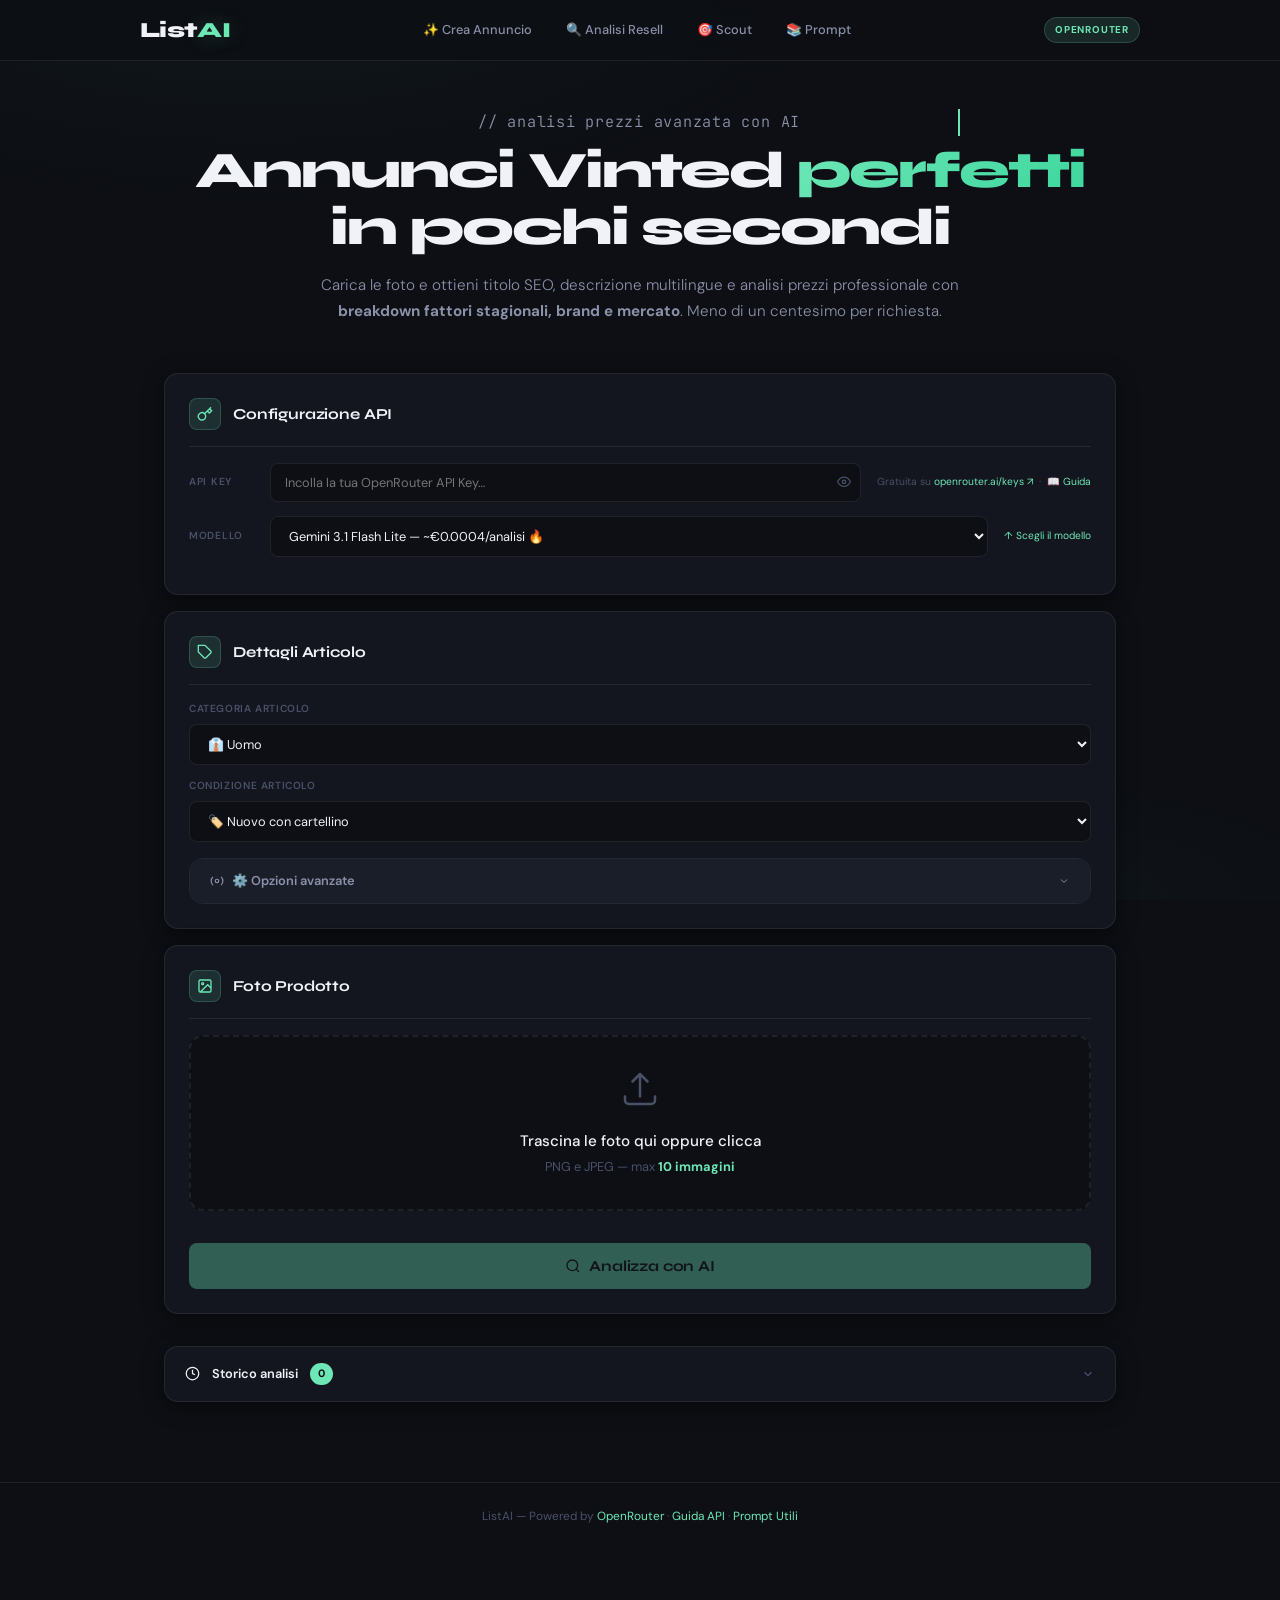
==== index.html @ 40548d59 "new version" ====
<!DOCTYPE html>
<html lang="it">
<head>
  <meta charset="UTF-8"/>
  <meta name="viewport" content="width=device-width,initial-scale=1.0"/>
  <title>ListAI — Crea Annunci Vinted</title>
  <link rel="preconnect" href="https://fonts.googleapis.com"/>
  <link rel="preconnect" href="https://fonts.gstatic.com" crossorigin/>
  <link href="https://fonts.googleapis.com/css2?family=Syne:wght@400;500;600;700;800&family=DM+Sans:opsz,wght@9..40,300;9..40,400;9..40,500&family=JetBrains+Mono:wght@400;500&display=swap" rel="stylesheet"/>
  <link rel="stylesheet" href="style.css"/>
</head>
<body>

<!-- Scroll progress bar -->
<div id="scroll-progress"></div>

<!-- Toast notification -->
<div class="toast" id="toast" style="display:none">
  <div class="toast-dot"></div>
  <span id="toast-msg"></span>
</div>

<!-- Modal salvataggio chiave -->
<div class="modal-o" id="saveModal">
  <div class="modal">
    <h3>💾 Salvare la chiave API?</h3>
    <p>Vuoi memorizzare la tua OpenRouter API Key per <strong>1 mese</strong>? Verrà inserita automaticamente ad ogni visita. Resta solo nel tuo browser.</p>
    <div class="mbtns">
      <button class="mbtn y" onclick="saveKey(true)">✅ Sì, salva</button>
      <button class="mbtn n" onclick="saveKey(false)">No, grazie</button>
    </div>
  </div>
</div>

<header>
  <div class="hi">
    <a href="index.html" class="logo">List<span>AI</span></a>
    <nav class="nav">
      <a href="index.html" id="nav-create">✨ Crea Annuncio</a>
      <a href="resell.html" id="nav-resell">🔍 Analisi Resell</a>
      <a href="scout.html" id="nav-scout">🎯 Scout</a>
      <a href="prompts.html" id="nav-prompts">📚 Prompt</a>
    </nav>
    <span class="badge">OpenRouter</span>
  </div>
</header>

<main>
  <div class="hero">
    <p class="hero-tagline">// analisi prezzi avanzata con AI</p>
    <h1>Annunci Vinted <span class="gradient-text">perfetti</span><br>in pochi secondi</h1>
    <p>
      Carica le foto e ottieni titolo SEO, descrizione multilingue e
      analisi prezzi professionale con <strong>breakdown fattori stagionali, brand e mercato</strong>.
      Meno di un centesimo per richiesta.
    </p>
  </div>

  <!-- API Key + Modello -->
  <div class="card">
    <div class="card-header">
      <div class="card-header-icon">
        <svg width="16" height="16" fill="none" stroke="currentColor" stroke-width="2" viewBox="0 0 24 24"><path d="M21 2l-2 2m-7.61 7.61a5.5 5.5 0 1 1-7.778 7.778 5.5 5.5 0 0 1 7.777-7.777zm0 0L15.5 7.5m0 0l3 3L22 7l-3-3m-3.5 3.5L19 4"/></svg>
      </div>
      <div class="card-title">Configurazione API</div>
    </div>

    <div class="api-row" style="margin-bottom:.85rem">
      <span class="albl">API Key</span>
      <div class="aiw">
        <input class="ainp" type="password" id="apiKey" placeholder="Incolla la tua OpenRouter API Key…" autocomplete="off"/>
        <button class="eye" onclick="toggleKey()">
          <svg id="eyeIcon" width="14" height="14" fill="none" stroke="currentColor" stroke-width="2" viewBox="0 0 24 24">
            <path d="M1 12s4-8 11-8 11 8 11 8-4 8-11 8-11-8-11-8z"/><circle cx="12" cy="12" r="3"/>
          </svg>
        </button>
      </div>
      <span class="ahint">
        Gratuita su <a href="https://openrouter.ai/keys" target="_blank">openrouter.ai/keys ↗</a>
        &nbsp;·&nbsp;
        <a href="guide.html">📖 Guida</a>
      </span>
    </div>

    <div class="api-row" style="margin-bottom:.85rem">
      <span class="albl">Modello</span>
      <div style="flex:1;min-width:190px;display:flex;flex-direction:column;gap:.38rem">
        <select class="msel" id="modelSelect" onchange="onModelChange()">
          <optgroup label="⭐ Migliore qualità/prezzo">
            <option value="google/gemini-3.1-flash-lite" selected>Gemini 3.1 Flash Lite — ~€0.0004/analisi 🔥</option>
          </optgroup>
          <optgroup label="✨ Gemini">
            <option value="google/gemini-2.5-flash">Gemini 2.5 Flash — ~€0.001/analisi ⭐</option>
            <option value="google/gemini-3-flash-preview">Gemini 3 Flash — ~€0.001/analisi</option>
            <option value="google/gemini-3.1-pro-preview">Gemini 3.1 Pro — ~€0.008/analisi</option>
            <option value="google/gemini-2.5-flash-lite">Gemini 2.5 Flash Lite — ~€0.0002/analisi</option>
            <option value="google/gemini-2.5-pro">Gemini 2.5 Pro — ~€0.010/analisi</option>
          </optgroup>
          <optgroup label="🌐 Altri">
            <option value="perplexity/sonar">Perplexity Sonar — ~€0.001/analisi</option>
            <option value="openai/gpt-4o-mini">GPT-4o Mini — ~€0.002/analisi</option>
          </optgroup>
          <optgroup label="🔧 Personalizzato">
            <option value="custom">✏️ Inserisci il tuo modello…</option>
          </optgroup>
        </select>
        <input class="ainp-plain" type="text" id="customModel" placeholder="es. google/gemini-2.5-flash…" style="display:none" autocomplete="off"/>
      </div>
      <span class="ahint" style="color:var(--color-accent)">↑ Scegli il modello</span>
    </div>

  </div>

  <!-- Categoria + Condizione + Accordion opzioni avanzate -->
  <div class="card">
    <div class="card-header">
      <div class="card-header-icon">
        <svg width="16" height="16" fill="none" stroke="currentColor" stroke-width="2" viewBox="0 0 24 24"><path d="M20.59 13.41l-7.17 7.17a2 2 0 0 1-2.83 0L2 12V2h10l8.59 8.59a2 2 0 0 1 0 2.82z"/><line x1="7" y1="7" x2="7.01" y2="7"/></svg>
      </div>
      <div class="card-title">Dettagli Articolo</div>
    </div>

    <!-- Categoria -->
    <div class="ig" style="margin-bottom:.85rem">
      <label>Categoria articolo</label>
      <select id="categoria" onchange="onCategoriaChange()">
        <option value="uomo">👔 Uomo</option>
        <option value="donna">👗 Donna</option>
        <option value="unisex">🧥 Unisex</option>
        <option value="griffati">💎 Articoli Griffati</option>
        <option value="bambini">🧸 Bambini</option>
        <option value="sport">⚽ Sport</option>
        <option value="casa">🏠 Casa</option>
        <option value="elettronica">📱 Elettronica</option>
        <option value="intrattenimento">🎬 Intrattenimento</option>
        <option value="hobby">🎨 Hobby e Collezionismo</option>
      </select>
      <div class="bambini-sub" id="bambiniSub">
        <div class="ig" style="margin-top:.45rem">
          <label>Tipo articolo bambini</label>
          <select id="bambiniTipo" onchange="onBambiniTipoChange()">
            <option value="vestiti">👕 Vestiti / Abbigliamento</option>
            <option value="oggetti">🧸 Giochi / Oggetti</option>
          </select>
        </div>
      </div>
    </div>

    <div class="ig" style="margin-bottom:.85rem">
      <label>Condizione articolo</label>
      <select id="condizione">
        <option value="NWT">🏷️ Nuovo con cartellino</option>
        <option value="NWOT">✨ Nuovo senza cartellino</option>
        <option value="EUC">⭐ Usato — ottime condizioni</option>
        <option value="GUC">👍 Usato — buone condizioni</option>
        <option value="POOR">⚠️ Usato — condizioni pessime</option>
      </select>
    </div>

    <!-- Accordion opzioni avanzate -->
    <details id="advanced-opts" class="advanced-accordion">
      <summary class="advanced-summary">
        <svg width="14" height="14" fill="none" stroke="currentColor" stroke-width="2" viewBox="0 0 24 24"><circle cx="12" cy="12" r="3"/><path d="M19.07 4.93a10 10 0 0 1 0 14.14M4.93 4.93a10 10 0 0 0 0 14.14"/></svg>
        ⚙️ Opzioni avanzate
        <svg class="acc-arrow" width="12" height="12" fill="none" stroke="currentColor" stroke-width="2" viewBox="0 0 24 24"><polyline points="6 9 12 15 18 9"/></svg>
      </summary>

      <div class="advanced-body">
        <!-- Taglia (clothing only) -->
        <div class="ig" id="blockTaglia" style="margin-bottom:.85rem">
          <label>Taglia <span style="font-weight:400;font-size:.68rem;text-transform:none;letter-spacing:0">(AI la ricava dalle foto)</span></label>
          <select id="tagliaTipo" onchange="onT()">
            <option value="photo">📸 Visibile nelle foto</option>
            <option value="unica">📐 Taglia Unica</option>
            <option value="na">❌ Non applicabile</option>
            <option value="manual">✏️ Inserisci manualmente</option>
          </select>
          <div class="tsub" id="tsub">
            <div class="trow">
              <select id="catCapo" style="flex:1.3">
                <option>T-shirt/Top donna</option><option>T-shirt/Top uomo</option>
                <option>Camicia donna</option><option>Camicia uomo</option>
                <option>Pantalone donna</option><option>Pantalone uomo</option>
                <option>Giacca/Cappotto donna</option><option>Giacca/Cappotto uomo</option>
                <option>Vestito/Gonna</option><option>Scarpe donna</option>
                <option>Scarpe uomo</option><option>Bambino/a</option>
              </select>
              <input type="text" id="tagliaVal" placeholder="es. M, 42…" style="flex:.7;min-width:55px"/>
            </div>
            <a href="#" class="szbt-link" onclick="document.getElementById('sizeModal').classList.add('open');return false;">📏 Tabella taglie IT</a>
          </div>
        </div>

        <!-- Sottocategoria (non-clothing) -->
        <div class="ig" id="blockSottocat" style="display:none;margin-bottom:.85rem">
          <label>Sottocategoria oggetto</label>
          <input type="text" id="sottocatVal" placeholder="es. iPhone, Lampada, Libro… (opzionale)"/>
          <span class="hint">Il modello lo identifica dalle foto</span>
        </div>

        <div class="egrid" style="margin-bottom:.85rem">
          <div class="ig">
            <label>Colore</label>
            <input type="text" id="colorField" placeholder="es. nero, rosso bordeaux…"/>
          </div>
          <div class="ig">
            <label>Materiale</label>
            <input type="text" id="materialField" placeholder="es. 100% cotone, pelle…"/>
          </div>
          <div class="ig">
            <label>Anno acquisto</label>
            <select id="purchasedYear">
              <option value="">Non specificato</option>
              <option value="2025">2025</option>
              <option value="2024">2024</option>
              <option value="2023">2023</option>
              <option value="2022">2022</option>
              <option value="2021">2021</option>
              <option value="prima">Prima del 2021</option>
            </select>
          </div>
          <div class="ig">
            <label>Spedizione</label>
            <select id="shippingIncluded">
              <option value="no">Non inclusa nel prezzo</option>
              <option value="yes">Inclusa nel prezzo</option>
            </select>
          </div>
        </div>

        <div class="checkbox-group" style="flex-direction:row;flex-wrap:wrap;gap:.75rem 1.5rem;margin-bottom:.85rem">
          <label class="checkbox-item">
            <input type="checkbox" id="hasTags"/>
            <span>Ha ancora il cartellino originale</span>
          </label>
          <label class="checkbox-item">
            <input type="checkbox" id="hasBox"/>
            <span>Ha scatola / imballo originale</span>
          </label>
        </div>

        <!-- Info aggiuntive -->
        <div class="ig">
          <label>ℹ️ Informazioni aggiuntive</label>
          <textarea id="extraInfo" placeholder="Es: acquistato a Londra, piccolo difetto sul bottone, limited edition…"></textarea>
          <span class="hint">Il modello verificherà e integrerà queste info nell'annuncio</span>
        </div>

        <!-- Lingue (moved from API config) -->
        <div class="ig" style="margin-top:var(--space-4)">
          <label>🌍 Lingue annuncio</label>
          <div style="display:flex;flex-direction:column;gap:.48rem">
            <div class="lang-tags-row" id="langTags"></div>
            <div style="display:flex;gap:.5rem;align-items:center">
              <select class="msel" id="langAdd" onchange="addLangFromSelect()" style="flex:1">
                <option value="">+ Aggiungi lingua…</option>
                <option value="it">🇮🇹 Italiano</option>
                <option value="en">🇬🇧 English</option>
                <option value="fr">🇫🇷 Français</option>
                <option value="de">🇩🇪 Deutsch</option>
                <option value="es">🇪🇸 Español</option>
                <option value="pt">🇵🇹 Português</option>
                <option value="nl">🇳🇱 Nederlands</option>
                <option value="pl">🇵🇱 Polski</option>
                <option value="sv">🇸🇪 Svenska</option>
                <option value="ro">🇷🇴 Română</option>
              </select>
            </div>
          </div>
          <span class="hint">Default IT + EN · salvate nel browser</span>
        </div>
      </div>
    </details>
  </div>

  <!-- Modal tabella taglie -->
  <div class="modal-o" id="sizeModal">
    <div class="modal">
      <div style="display:flex;align-items:center;justify-content:space-between;margin-bottom:var(--space-4)">
        <h3>📏 Tabella Taglie IT</h3>
        <button class="mbtn n" onclick="document.getElementById('sizeModal').classList.remove('open')" style="padding:4px 12px;min-width:auto">✕</button>
      </div>
      <div class="sztabs">
        <button class="sztab active" onclick="showSz('donna',this)">Donna</button>
        <button class="sztab" onclick="showSz('uomo',this)">Uomo</button>
        <button class="sztab" onclick="showSz('scarpe',this)">Scarpe</button>
      </div>
      <div class="szp active" id="szp-donna"><table>
        <tr><th>Label</th><th>IT</th><th>EU</th><th>UK</th><th>US</th></tr>
        <tr><td>XXS</td><td>34</td><td>32</td><td>4</td><td>0</td></tr>
        <tr><td>XS</td><td>36</td><td>34</td><td>6</td><td>2</td></tr>
        <tr><td>S</td><td>38</td><td>36</td><td>8</td><td>4</td></tr>
        <tr><td>M</td><td>40</td><td>38</td><td>10</td><td>6</td></tr>
        <tr><td>L</td><td>42</td><td>40</td><td>12</td><td>8</td></tr>
        <tr><td>XL</td><td>44</td><td>42</td><td>14</td><td>10</td></tr>
        <tr><td>XXL</td><td>46</td><td>44</td><td>16</td><td>12</td></tr>
      </table></div>
      <div class="szp" id="szp-uomo"><table>
        <tr><th>Label</th><th>IT</th><th>EU</th><th>UK</th><th>US</th></tr>
        <tr><td>XS</td><td>44</td><td>44</td><td>34</td><td>34</td></tr>
        <tr><td>S</td><td>46</td><td>46</td><td>36</td><td>36</td></tr>
        <tr><td>M</td><td>48</td><td>48</td><td>38</td><td>38</td></tr>
        <tr><td>L</td><td>50</td><td>50</td><td>40</td><td>40</td></tr>
        <tr><td>XL</td><td>52</td><td>52</td><td>42</td><td>42</td></tr>
        <tr><td>XXL</td><td>54</td><td>54</td><td>44</td><td>44</td></tr>
      </table></div>
      <div class="szp" id="szp-scarpe"><table>
        <tr><th>IT/EU</th><th>UK</th><th>US♀</th><th>US♂</th></tr>
        <tr><td>35</td><td>2.5</td><td>5</td><td>3.5</td></tr>
        <tr><td>36</td><td>3.5</td><td>6</td><td>4.5</td></tr>
        <tr><td>37</td><td>4</td><td>6.5</td><td>5</td></tr>
        <tr><td>38</td><td>5</td><td>7.5</td><td>6</td></tr>
        <tr><td>39</td><td>5.5</td><td>8</td><td>6.5</td></tr>
        <tr><td>40</td><td>6.5</td><td>9</td><td>7.5</td></tr>
        <tr><td>41</td><td>7</td><td>9.5</td><td>8</td></tr>
        <tr><td>42</td><td>8</td><td>10.5</td><td>9</td></tr>
        <tr><td>43</td><td>9</td><td>11</td><td>10</td></tr>
        <tr><td>44</td><td>9.5</td><td>11.5</td><td>10.5</td></tr>
        <tr><td>45</td><td>10.5</td><td>12.5</td><td>11.5</td></tr>
      </table></div>
    </div>
  </div>

  <!-- Upload foto -->
  <div class="card">
    <div class="card-header">
      <div class="card-header-icon">
        <svg width="16" height="16" fill="none" stroke="currentColor" stroke-width="2" viewBox="0 0 24 24"><rect x="3" y="3" width="18" height="18" rx="2"/><circle cx="8.5" cy="8.5" r="1.5"/><polyline points="21 15 16 10 5 21"/></svg>
      </div>
      <div class="card-title">Foto Prodotto</div>
    </div>

    <div class="drop" id="dz">
      <input type="file" id="fi" accept=".jpg,.jpeg,.png" multiple/>
      <svg class="drop-icon" fill="none" stroke="currentColor" stroke-width="1.5" viewBox="0 0 24 24">
        <path stroke-linecap="round" stroke-linejoin="round" d="M3 16.5v2.25A2.25 2.25 0 005.25 21h13.5A2.25 2.25 0 0021 18.75V16.5m-13.5-9L12 3m0 0l4.5 4.5M12 3v13.5"/>
      </svg>
      <p class="drop-t">Trascina le foto qui oppure clicca</p>
      <p class="drop-s">PNG e JPEG — max <strong>10 immagini</strong></p>
    </div>
    <div class="pgrid" id="pg"></div>
    <p class="pcnt" id="pc"></p>
    <div class="errmsg" id="em"></div>
    <button class="btn-go" id="go" onclick="analyze()" disabled>
      <svg width="16" height="16" fill="none" stroke="currentColor" stroke-width="2" viewBox="0 0 24 24">
        <circle cx="11" cy="11" r="8"/><path d="M21 21l-4.35-4.35"/>
      </svg>
      Analizza con AI
    </button>
  </div>

  <!-- Results -->
  <div id="results">
    <div class="rh">
      <svg width="18" height="18" fill="none" stroke="var(--color-accent)" stroke-width="2" viewBox="0 0 24 24">
        <path stroke-linecap="round" stroke-linejoin="round" d="M9 12l2 2 4-4m6 2a9 9 0 11-18 0 9 9 0 0118 0z"/>
      </svg>
      <h2>Risultati Analisi</h2>
      <div style="margin-left:auto" id="seasonBadgeWrap"></div>
    </div>

    <!-- 1. ✅ TITOLO SEO (primo, copia immediata) -->
    <div class="card">
      <div class="clbl">
        <svg width="11" height="11" fill="none" stroke="currentColor" stroke-width="2" viewBox="0 0 24 24"><path d="M7 7h10M7 12h7"/></svg>
        Titolo SEO
        <button class="cpbtn" onclick="cp('seoTitle',this)">copia</button>
      </div>
      <div class="tval" id="seoTitle">—</div>
      <div class="tlen" id="titleLen"></div>
    </div>

    <!-- 2. 💰 PREZZO CONSIGLIATO -->
    <div class="price-slider-wrap" id="priceSliderWrap" style="display:none">
      <div style="display:flex;align-items:center;justify-content:space-between;margin-bottom:var(--space-6)">
        <div class="price-slider-title">💰 Prezzo Consigliato</div>
        <div style="display:flex;gap:.5rem;align-items:center">
          <div class="confidence-badge" id="confidenceBadge" style="display:none">
            <svg width="11" height="11" fill="currentColor" viewBox="0 0 24 24"><path d="M12 2l3.09 6.26L22 9.27l-5 4.87 1.18 6.88L12 17.77l-6.18 3.25L7 14.14 2 9.27l6.91-1.01L12 2z"/></svg>
            <span id="confidenceText">—</span>
          </div>
        </div>
      </div>

      <!-- Difficulty badge -->
      <div class="difficulty-wrap" id="difficultyWrap" style="display:none">
        <span class="diff-badge" id="difficultyBadge"></span>
        <span class="diff-motivo" id="difficultyMotivo"></span>
      </div>

      <div class="price-tier-row">
        <div class="price-tier tier-fast">
          <div class="price-tier-label">⚡ Rapido</div>
          <div class="price-tier-value" id="ptFast">—</div>
          <div class="price-tier-sub">Vendi in 24-48h</div>
        </div>
        <div class="price-tier tier-ideal">
          <div class="price-tier-label">🎯 Ideale</div>
          <div class="price-tier-value" id="ptIdeal">—</div>
          <div class="price-tier-sub">Valore ottimale</div>
        </div>
        <div class="price-tier tier-max">
          <div class="price-tier-label">💎 Massimo</div>
          <div class="price-tier-value" id="ptMax">—</div>
          <div class="price-tier-sub">Con margine trattativa</div>
        </div>
      </div>

      <!-- Commission display -->
      <div class="commissione-display" id="commissioneDisplay" style="display:none"></div>

      <div class="velocity-row" id="velocityRow" style="display:none">
        <div class="velocity-item">
          <div class="velocity-label" style="color:var(--color-warning)">⚡ Rapido</div>
          <div class="velocity-time" id="velFastTime">—</div>
        </div>
        <div class="velocity-item">
          <div class="velocity-label" style="color:var(--color-accent)">🎯 Ideale</div>
          <div class="velocity-time" id="velIdealTime">—</div>
        </div>
        <div class="velocity-item">
          <div class="velocity-label" style="color:#a78bfa">💎 Massimo</div>
          <div class="velocity-time" id="velMaxTime">—</div>
        </div>
      </div>

      <div id="timingBanner" style="display:none" class="timing-banner"></div>
    </div>

    <!-- 3. 📝 DESCRIZIONE COMPLETA (tutte le lingue + hashtag) -->
    <div class="dgrid">
      <div class="dc">
        <div class="clbl">📝 Annuncio completo (descrizione + hashtag)
          <button class="cpbtn qcb-primary" onclick="cp('descFull',this)">📋 Copia tutto</button>
        </div>
        <div class="dtxt" id="descFull">—</div>
        <div class="dlen" id="descFullLen"></div>
      </div>
    </div>

    <!-- 5. 🌍 DESCRIZIONI ALTRE LINGUE (collapsabile) -->
    <details class="collapsible-section">
      <summary class="collapsible-summary">
        <svg width="12" height="12" fill="none" stroke="currentColor" stroke-width="2" viewBox="0 0 24 24"><polyline points="6 9 12 15 18 9"/></svg>
        🌍 Descrizioni in altre lingue
      </summary>
      <div class="collapsible-body">
        <div style="display:flex;flex-direction:column;gap:.95rem" id="descLangCards"></div>
      </div>
    </details>

    <!-- 6. 📊 SCHEDA PRODOTTO (collapsabile) -->
    <details class="collapsible-section">
      <summary class="collapsible-summary">
        <svg width="12" height="12" fill="none" stroke="currentColor" stroke-width="2" viewBox="0 0 24 24"><polyline points="6 9 12 15 18 9"/></svg>
        📊 Scheda Prodotto
      </summary>
      <div class="collapsible-body">
        <table class="dt" id="detailTable"></table>
      </div>
    </details>

    <!-- 7. 🔍 ANALISI AVANZATA (collapsabile) -->
    <details class="collapsible-section">
      <summary class="collapsible-summary">
        <svg width="12" height="12" fill="none" stroke="currentColor" stroke-width="2" viewBox="0 0 24 24"><polyline points="6 9 12 15 18 9"/></svg>
        🔍 Analisi Avanzata
      </summary>
      <div class="collapsible-body">
        <!-- Breakdown fattori -->
        <div class="breakdown-wrap" id="breakdownWrap" style="display:none">
          <div class="breakdown-title">📊 Breakdown Fattori Prezzo</div>
          <div id="factorsList"></div>
        </div>

        <!-- Consigli annuncio -->
        <div class="card" id="consigliCard" style="display:none">
          <div class="clbl">
            <svg width="11" height="11" fill="none" stroke="currentColor" stroke-width="2" viewBox="0 0 24 24"><path d="M9.663 17h4.673M12 3v1m6.364 1.636l-.707.707M21 12h-1M4 12H3m3.343-5.657l-.707-.707m2.828 9.9a5 5 0 117.072 0l-.548.547A3.374 3.374 0 0014 18.469V19a2 2 0 11-4 0v-.531c0-.895-.356-1.754-.988-2.386l-.548-.547z"/></svg>
            Consigli per l'annuncio
          </div>
          <ul class="consigli-list" id="consigliList"></ul>
        </div>

        <!-- Analisi mercato -->
        <div class="pnote">
          <div class="pnlbl">📊 Analisi di mercato</div>
          <div id="priceNote">—</div>
        </div>

        <!-- Warnings -->
        <div id="warningsWrap" style="display:none">
          <div class="warning-list" id="warningsList"></div>
        </div>
      </div>
    </details>

    <!-- Prezzi legacy (fallback se advanced non disponibili) -->
    <div class="pgrd3" id="legacyPrices" style="display:none">
      <div class="pc">
        <div class="pclbl">🏪 Prezzo in negozio (nuovo)</div>
        <div class="prow"><span class="pl">Minimo mercato</span><span class="pv" id="pNMin">—</span></div>
        <div class="prow"><span class="pl">Massimo mercato</span><span class="pv" id="pNMax">—</span></div>
      </div>
      <div class="pc">
        <div class="pclbl">🛍️ Valore equo su Vinted</div>
        <div class="prow hi"><span class="pl">Minimo consigliato</span><span class="pv" id="pVMin">—</span></div>
        <div class="prow hi"><span class="pl">Massimo consigliato</span><span class="pv" id="pVMax">—</span></div>
      </div>
      <div class="pc nego-card">
        <div class="pclbl">💬 Da pubblicare (~+15%)</div>
        <div class="prow nego"><span class="pl">Minimo da pubblicare</span><span class="pv" id="pCMin">—</span></div>
        <div class="prow nego"><span class="pl">Massimo da pubblicare</span><span class="pv" id="pCMax">—</span></div>
        <div class="nego-hint">Pubblica a questi prezzi: dopo trattativa arrivi al valore equo</div>
      </div>
    </div>


  </div>

  <!-- Storico analisi -->
  <div class="hist-wrap" id="histWrap">
    <div class="hist-header" onclick="toggleHistory()">
      <div class="hist-title">
        <svg width="15" height="15" fill="none" stroke="currentColor" stroke-width="2" viewBox="0 0 24 24"><circle cx="12" cy="12" r="10"/><polyline points="12 6 12 12 16 14"/></svg>
        Storico analisi
        <span class="hist-badge" id="histBadge">0</span>
      </div>
      <div style="display:flex;align-items:center;gap:.7rem">
        <button class="hist-clear-btn" id="histClearBtn" onclick="event.stopPropagation();clearHistory()" style="display:none">🗑 Cancella tutto</button>
        <svg class="hist-arrow" id="histArrow" width="14" height="14" fill="none" stroke="currentColor" stroke-width="2" viewBox="0 0 24 24"><polyline points="6 9 12 15 18 9"/></svg>
      </div>
    </div>
    <div class="hist-body" id="histBody" style="display:none">
      <div id="histList"></div>
    </div>
  </div>
</main>

<footer>
  ListAI — Powered by <a href="https://openrouter.ai" target="_blank">OpenRouter</a>
  &middot; <a href="guide.html">Guida API</a>
  &middot; <a href="prompts.html">Prompt Utili</a>
</footer>

<script src="app.js"></script>
<script>
(function(){
  var page = location.pathname.split('/').pop() || 'index.html';
  var link = document.querySelector('a[href="' + page + '"]');
  if (link) link.classList.add('active');
})();
</script>
</body>
</html>
---- style.css ----
/* ══════════════════════════════════════════
   ListAI — Design System v2.0
   Redesign completo — luxury dark editorial
   ══════════════════════════════════════════ */

@import url('https://fonts.googleapis.com/css2?family=Syne:wght@400;500;600;700;800&family=DM+Sans:opsz,wght@9..40,300;9..40,400;9..40,500&family=JetBrains+Mono:wght@400;500&display=swap');

*, *::before, *::after { box-sizing: border-box; margin: 0; padding: 0; }

:root {
  /* PALETTE — luxury dark */
  --color-bg: #0D0F14;
  --color-surface: #13161E;
  --color-surface-2: #1A1E29;
  --color-surface-hover: #1F2330;
  --color-border: rgba(255,255,255,0.08);
  --color-border-strong: rgba(255,255,255,0.14);
  --color-accent: #6EE7B7;
  --color-accent-hover: #34D399;
  --color-accent-glow: rgba(110,231,183,0.25);
  --color-accent-dim: rgba(110,231,183,0.12);
  --color-text-primary: #F0F2F7;
  --color-text-secondary: #8B91A8;
  --color-text-muted: #4A5068;
  --color-success: #6EE7B7;
  --color-warning: #FCD34D;
  --color-danger: #F87171;
  --color-warning-bg: rgba(252,211,77,0.1);
  --color-danger-bg: rgba(248,113,113,0.1);
  --color-success-bg: rgba(110,231,183,0.1);

  /* TIPOGRAFIA */
  --font-display: 'Syne', sans-serif;
  --font-body: 'DM Sans', sans-serif;
  --font-mono: 'JetBrains Mono', monospace;

  /* SCALA TIPOGRAFICA */
  --text-xs: 0.64rem;
  --text-sm: 0.8rem;
  --text-base: 1rem;
  --text-lg: 1.25rem;
  --text-xl: 1.563rem;
  --text-2xl: 1.953rem;
  --text-3xl: 2.441rem;
  --text-4xl: 3.052rem;

  /* SPAZIATURA */
  --space-1: 4px; --space-2: 8px; --space-3: 12px; --space-4: 16px; --space-5: 20px;
  --space-6: 24px; --space-8: 32px; --space-12: 48px; --space-16: 64px;

  /* BORDER RADIUS */
  --radius-sm: 8px; --radius-md: 14px; --radius-lg: 22px; --radius-full: 9999px;

  /* SHADOWS */
  --shadow-sm: 0 1px 3px rgba(0,0,0,0.4);
  --shadow-md: 0 4px 20px rgba(0,0,0,0.5);
  --shadow-lg: 0 12px 48px rgba(0,0,0,0.6);
  --shadow-glow: 0 0 30px var(--color-accent-glow);
  --shadow-glow-sm: 0 0 12px var(--color-accent-glow);

  /* TRANSIZIONI */
  --transition-fast: 150ms cubic-bezier(0.4, 0, 0.2, 1);
  --transition-base: 250ms cubic-bezier(0.4, 0, 0.2, 1);
  --transition-slow: 400ms cubic-bezier(0.4, 0, 0.2, 1);
  --transition-spring: 500ms cubic-bezier(0.34, 1.56, 0.64, 1);
}

html { scroll-behavior: smooth; }

body {
  font-family: var(--font-body);
  background: var(--color-bg);
  color: var(--color-text-primary);
  min-height: 100vh;
  line-height: 1.6;
  -webkit-font-smoothing: antialiased;
  overflow-x: hidden;
}

/* ── Background texture ── */
body::before {
  content: '';
  position: fixed;
  inset: 0;
  background:
    radial-gradient(ellipse 80% 40% at 20% 0%, rgba(110,231,183,0.04) 0%, transparent 60%),
    radial-gradient(ellipse 60% 30% at 80% 100%, rgba(110,231,183,0.03) 0%, transparent 50%);
  pointer-events: none;
  z-index: 0;
}

/* ══ ANIMAZIONI ══ */
@keyframes fadeUp {
  from { opacity: 0; transform: translateY(16px); }
  to   { opacity: 1; transform: translateY(0); }
}
@keyframes fadeIn {
  from { opacity: 0; }
  to   { opacity: 1; }
}
@keyframes shimmer {
  0%   { background-position: -400% 0; }
  100% { background-position: 400% 0; }
}
@keyframes gradient-shift {
  0%, 100% { background-position: 0% 50%; }
  50%       { background-position: 100% 50%; }
}
@keyframes pulse-glow {
  0%, 100% { box-shadow: 0 0 0 0 var(--color-accent-glow); }
  50%       { box-shadow: 0 0 20px 6px var(--color-accent-glow); }
}
@keyframes spin { to { transform: rotate(360deg); } }
@keyframes pop {
  0%   { transform: scale(0.85); opacity: 0; }
  60%  { transform: scale(1.06); }
  100% { transform: scale(1); opacity: 1; }
}
@keyframes slideDown {
  from { opacity: 0; transform: translateY(-8px); }
  to   { opacity: 1; transform: translateY(0); }
}
@keyframes progress-bar-anim {
  from { width: 0; }
}
@keyframes typewriter {
  from { width: 0; }
  to   { width: 100%; }
}
@keyframes blink {
  50% { border-color: transparent; }
}

/* ── Scroll progress bar ── */
#scroll-progress {
  position: fixed; top: 0; left: 0; height: 2px;
  background: linear-gradient(90deg, var(--color-accent), var(--color-accent-hover));
  z-index: 1000;
  width: 0%;
  transition: width 0.1s linear;
}

/* ── Header ── */
header {
  position: sticky; top: 0; z-index: 100;
  background: rgba(13,15,20,0.88);
  backdrop-filter: blur(20px);
  border-bottom: 1px solid var(--color-border);
  padding: 0 var(--space-6);
}
.hi {
  max-width: 1000px; margin: 0 auto;
  display: flex; align-items: center; justify-content: space-between;
  height: 60px; gap: var(--space-4);
}
.logo {
  font-family: var(--font-display);
  font-size: 1.35rem; font-weight: 800;
  color: var(--color-text-primary);
  text-decoration: none; letter-spacing: -0.03em;
  white-space: nowrap;
}
.logo span {
  color: var(--color-accent);
  text-shadow: 0 0 20px var(--color-accent-glow);
}
.nav { display: flex; align-items: center; gap: var(--space-1); }
.nav a {
  font-size: var(--text-sm); font-weight: 500;
  color: var(--color-text-secondary); text-decoration: none;
  padding: 6px 14px; border-radius: var(--radius-full);
  border: 1px solid transparent;
  transition: all var(--transition-base);
}
.nav a:hover { background: var(--color-surface-2); border-color: var(--color-border); color: var(--color-text-primary); }
.nav a.active {
  background: var(--color-accent-dim); border-color: rgba(110,231,183,0.3);
  color: var(--color-accent);
}
.badge {
  font-size: 0.62rem; font-weight: 700; letter-spacing: 0.08em;
  text-transform: uppercase; color: var(--color-accent);
  background: var(--color-accent-dim); padding: 4px 10px;
  border-radius: var(--radius-full); border: 1px solid rgba(110,231,183,0.2);
  white-space: nowrap;
}

main { max-width: 1000px; margin: 0 auto; padding: var(--space-12) var(--space-6) 80px; position: relative; z-index: 1; }

/* ── Hero ── */
.hero {
  text-align: center; margin-bottom: var(--space-12);
  animation: fadeUp var(--transition-slow) both;
}
.hero h1 {
  font-family: var(--font-display);
  font-size: clamp(2rem, 5vw, 3.2rem);
  font-weight: 800; line-height: 1.1;
  letter-spacing: -0.04em; margin-bottom: var(--space-4);
}
.hero h1 .gradient-text {
  background: linear-gradient(135deg, #6EE7B7 0%, #34D399 40%, #a78bfa 70%, #6EE7B7 100%);
  background-size: 300% 300%;
  -webkit-background-clip: text; -webkit-text-fill-color: transparent;
  background-clip: text;
  animation: gradient-shift 4s ease infinite;
}
.hero p {
  font-size: 0.95rem; color: var(--color-text-secondary);
  max-width: 640px; margin: 0 auto; font-weight: 300; line-height: 1.75;
}
/* Typewriter tagline */
.hero-tagline {
  display: inline-block; overflow: hidden; white-space: nowrap;
  font-family: var(--font-mono); font-size: var(--text-sm);
  color: var(--color-accent); letter-spacing: 0.05em;
  border-right: 2px solid var(--color-accent);
  animation: typewriter 2.5s steps(40) 0.5s both, blink 0.8s step-end infinite 3s;
  max-width: fit-content; margin: 0 auto var(--space-4);
}

/* ── Card ── */
.card {
  background: var(--color-surface);
  border: 1px solid var(--color-border);
  border-radius: var(--radius-md);
  padding: var(--space-6);
  box-shadow: var(--shadow-md);
  margin-bottom: var(--space-4);
  animation: fadeUp var(--transition-slow) both;
}
.card:nth-child(1) { animation-delay: 0ms; }
.card:nth-child(2) { animation-delay: 80ms; }
.card:nth-child(3) { animation-delay: 160ms; }
.card:nth-child(4) { animation-delay: 240ms; }

.card-header {
  display: flex; align-items: center; gap: var(--space-3);
  margin-bottom: var(--space-4); padding-bottom: var(--space-4);
  border-bottom: 1px solid var(--color-border);
}
.card-header-icon {
  width: 32px; height: 32px; border-radius: var(--radius-sm);
  background: var(--color-accent-dim); border: 1px solid rgba(110,231,183,0.2);
  display: flex; align-items: center; justify-content: center;
  color: var(--color-accent); flex-shrink: 0;
}
.card-title {
  font-family: var(--font-display); font-size: 0.95rem; font-weight: 700;
  letter-spacing: -0.01em; color: var(--color-text-primary);
}

/* ── Modal ── */
.modal-o {
  display: none; position: fixed; inset: 0;
  background: rgba(0,0,0,0.7); backdrop-filter: blur(6px);
  z-index: 300; align-items: center; justify-content: center;
}
.modal-o.open { display: flex; animation: fadeIn 200ms both; }
.modal {
  background: var(--color-surface-2);
  border: 1px solid var(--color-border-strong);
  border-radius: var(--radius-lg);
  padding: var(--space-8) var(--space-8);
  max-width: 380px; width: 92%;
  box-shadow: var(--shadow-lg);
  text-align: center;
  animation: pop 300ms both;
}
.modal h3 {
  font-family: var(--font-display); font-size: 1.2rem; font-weight: 700;
  margin-bottom: var(--space-3); color: var(--color-text-primary);
}
.modal p { font-size: var(--text-sm); color: var(--color-text-secondary); margin-bottom: var(--space-6); line-height: 1.6; }
.mbtns { display: flex; gap: var(--space-3); justify-content: center; flex-wrap: wrap; }
.mbtn {
  padding: 9px 20px; border-radius: var(--radius-full);
  font-family: var(--font-body); font-size: var(--text-sm); font-weight: 500;
  cursor: pointer; border: 1px solid var(--color-border); transition: all var(--transition-base);
  color: var(--color-text-secondary); background: var(--color-surface);
}
.mbtn:active { transform: scale(0.97); }
.mbtn.y {
  background: var(--color-accent); color: #0D0F14;
  border-color: var(--color-accent); font-weight: 600;
}
.mbtn.y:hover { background: var(--color-accent-hover); box-shadow: var(--shadow-glow-sm); }
.mbtn.n:hover { border-color: var(--color-border-strong); color: var(--color-text-primary); }

/* ── Labels & form basics ── */
.albl {
  font-size: var(--text-xs); font-weight: 600; letter-spacing: 0.07em;
  text-transform: uppercase; color: var(--color-text-muted); white-space: nowrap;
  min-width: 65px;
}
.api-row { display: flex; align-items: center; gap: var(--space-4); flex-wrap: wrap; }
.aiw { flex: 1; min-width: 160px; position: relative; }

/* ── Input fields ── */
.ainp, .ainp-plain, .msel, .ig select, .ig input[type=text], .ig textarea {
  width: 100%; padding: 10px 14px;
  border: 1px solid var(--color-border);
  border-radius: var(--radius-sm);
  background: var(--color-bg);
  color: var(--color-text-primary);
  font-family: var(--font-body); font-size: var(--text-sm);
  outline: none;
  transition: border-color var(--transition-fast), box-shadow var(--transition-fast);
}
.ainp { padding-right: 36px; }
.ainp:focus, .ainp-plain:focus, .msel:focus,
.ig select:focus, .ig input[type=text]:focus, .ig textarea:focus {
  border-color: rgba(110,231,183,0.5);
  box-shadow: 0 0 0 3px rgba(110,231,183,0.08);
}
.msel { cursor: pointer; }
.ig textarea { resize: vertical; min-height: 76px; line-height: 1.6; }

.eye {
  position: absolute; right: 10px; top: 50%; transform: translateY(-50%);
  background: none; border: none; cursor: pointer;
  color: var(--color-text-muted); line-height: 1;
  transition: color var(--transition-fast);
}
.eye:hover { color: var(--color-accent); }

.ahint { font-size: var(--text-xs); color: var(--color-text-muted); }
.ahint a { color: var(--color-accent); text-decoration: none; }
.ahint a:hover { text-decoration: underline; }

/* ── Form grid ── */
.egrid { display: grid; grid-template-columns: 1fr 1fr; gap: var(--space-4); }
@media(max-width:540px){ .egrid { grid-template-columns: 1fr; } }

.ig { display: flex; flex-direction: column; gap: 6px; }
.ig label {
  font-size: var(--text-xs); font-weight: 600; letter-spacing: 0.06em;
  text-transform: uppercase; color: var(--color-text-muted);
}
.ig .hint { font-size: 0.68rem; color: var(--color-text-muted); }

/* ── Taglia sub-panel ── */
.tsub { display: none; flex-direction: column; gap: 6px; margin-top: 6px; }
.tsub.open { display: flex; }
.trow { display: flex; gap: var(--space-2); }
.szbt {
  font-size: var(--text-xs); color: var(--color-accent); background: none; border: none;
  cursor: pointer; font-family: var(--font-body); padding: 0; text-align: left;
  transition: opacity var(--transition-fast);
}
.szbt:hover { opacity: 0.75; }
.szwrap {
  display: none; border: 1px solid var(--color-border);
  border-radius: var(--radius-sm); overflow: hidden; margin-top: 4px; font-size: 0.7rem;
}
.szwrap.open { display: block; }
.sztabs { display: flex; }
.sztab {
  flex: 1; padding: 4px; text-align: center; cursor: pointer;
  background: var(--color-bg); color: var(--color-text-muted);
  border: none; font-family: var(--font-body); font-size: 0.7rem; font-weight: 500;
  transition: all var(--transition-fast);
}
.sztab.active { background: var(--color-accent); color: #0D0F14; font-weight: 700; }
.szp { display: none; }
.szp.active { display: block; }
.szp table { width: 100%; border-collapse: collapse; }
.szp th {
  background: var(--color-surface-2); padding: 3px 6px; text-align: center;
  color: var(--color-text-muted); font-weight: 600; font-size: 0.67rem;
}
.szp td {
  padding: 3px 6px; text-align: center;
  border-top: 1px solid var(--color-border); color: var(--color-text-primary);
}

/* ── Bambini sub ── */
.bambini-sub { display: none; margin-top: var(--space-4); padding-top: var(--space-4); border-top: 1px dashed var(--color-border); }
.bambini-sub.open { display: block; }

/* ── Drop zone ── */
.drop {
  border: 2px dashed var(--color-border);
  border-radius: var(--radius-md);
  padding: var(--space-8) var(--space-6);
  text-align: center; cursor: pointer;
  transition: all var(--transition-base);
  position: relative; background: var(--color-bg);
}
.drop:hover, .drop.over {
  border-color: var(--color-accent);
  background: var(--color-accent-dim);
  box-shadow: var(--shadow-glow);
}
.drop input[type=file] {
  position: absolute; inset: 0; opacity: 0;
  cursor: pointer; width: 100%; height: 100%;
}
.drop-icon { width: 40px; height: 40px; margin: 0 auto var(--space-3); color: var(--color-text-muted); }
.drop:hover .drop-icon, .drop.over .drop-icon { color: var(--color-accent); }
.drop-t { font-size: 0.95rem; font-weight: 500; margin-bottom: var(--space-1); }
.drop-s { font-size: var(--text-sm); color: var(--color-text-muted); }
.drop-s strong { color: var(--color-accent); }
.pgrid { display: grid; grid-template-columns: repeat(auto-fill, minmax(76px, 1fr)); gap: var(--space-2); margin-top: var(--space-4); }
.pi { position: relative; aspect-ratio: 1; border-radius: var(--radius-sm); overflow: hidden; background: var(--color-surface-2); border: 1px solid var(--color-border); }
.pi img { width: 100%; height: 100%; object-fit: cover; display: block; }
.pr {
  position: absolute; top: 4px; right: 4px;
  width: 18px; height: 18px; border-radius: 50%;
  background: rgba(13,15,20,0.8); border: none; color: var(--color-text-muted);
  font-size: 9px; cursor: pointer; display: flex; align-items: center; justify-content: center;
  opacity: 0; transition: opacity var(--transition-fast);
}
.pi:hover .pr { opacity: 1; }
.pcnt { font-size: var(--text-xs); color: var(--color-text-muted); margin-top: var(--space-2); text-align: right; }

/* ── Error msg ── */
.errmsg {
  background: var(--color-danger-bg); border: 1px solid rgba(248,113,113,0.3);
  border-radius: var(--radius-sm); padding: 10px 14px;
  color: var(--color-danger); font-size: var(--text-sm);
  margin-top: var(--space-3); display: none;
  animation: slideDown var(--transition-base) both;
}

/* ── CTA Button ── */
.btn-go {
  width: 100%; padding: 14px;
  background: var(--color-accent); color: #0D0F14;
  border: none; border-radius: var(--radius-sm);
  font-family: var(--font-display); font-size: 0.95rem; font-weight: 700;
  cursor: pointer; letter-spacing: -0.01em;
  transition: all var(--transition-base);
  display: flex; align-items: center; justify-content: center; gap: var(--space-2);
  margin-top: var(--space-4);
  position: relative; overflow: hidden;
}
.btn-go::after {
  content: '';
  position: absolute; inset: 0;
  background: linear-gradient(90deg, transparent 0%, rgba(255,255,255,0.15) 50%, transparent 100%);
  transform: translateX(-100%);
  transition: transform 0.5s ease;
}
.btn-go:hover:not(:disabled)::after { transform: translateX(100%); }
.btn-go:hover:not(:disabled) {
  background: var(--color-accent-hover);
  box-shadow: var(--shadow-glow);
  transform: translateY(-2px);
}
.btn-go:active:not(:disabled) { transform: scale(0.98) translateY(0); }
.btn-go:disabled { opacity: 0.35; cursor: not-allowed; transform: none; }

/* ── Spinner ── */
.sp {
  width: 16px; height: 16px;
  border: 2px solid rgba(13,15,20,0.3); border-top-color: #0D0F14;
  border-radius: 50%; animation: spin 0.7s linear infinite;
}

/* ── Results header ── */
#results { display: none; }
.rh {
  display: flex; align-items: center; gap: var(--space-3);
  margin-bottom: var(--space-6); padding-bottom: var(--space-4);
  border-bottom: 1px solid var(--color-border);
}
.rh h2 {
  font-family: var(--font-display); font-size: 1.3rem; font-weight: 800;
  letter-spacing: -0.03em; color: var(--color-text-primary);
}

/* ── Copy label ── */
.clbl {
  font-size: var(--text-xs); font-weight: 700; letter-spacing: 0.07em;
  text-transform: uppercase; color: var(--color-text-muted);
  margin-bottom: var(--space-3); display: flex; align-items: center; gap: var(--space-2);
}
.cpbtn {
  float: right; background: none;
  border: 1px solid var(--color-border);
  border-radius: var(--radius-sm); padding: 2px 8px;
  font-size: 0.67rem; font-family: var(--font-body);
  color: var(--color-text-muted); cursor: pointer;
  transition: all var(--transition-fast); margin-left: var(--space-2);
}
.cpbtn:hover { border-color: var(--color-accent); color: var(--color-accent); }
.cpbtn.ok { border-color: var(--color-accent); color: var(--color-accent); background: var(--color-accent-dim); }

/* ── SEO Title output ── */
.tval {
  font-family: var(--font-display); font-size: 1.15rem; font-weight: 700;
  letter-spacing: -0.02em; color: var(--color-text-primary);
}
.tlen { font-size: 0.68rem; margin-top: var(--space-2); color: var(--color-text-muted); }

/* ── Description grid ── */
.dgrid { display: grid; grid-template-columns: 1fr; gap: var(--space-4); margin-bottom: var(--space-4); align-items: start; }
.dc {
  background: var(--color-surface); border: 1px solid var(--color-border);
  border-radius: var(--radius-md); padding: var(--space-4) var(--space-5);
  box-shadow: var(--shadow-sm);
}
.dtxt {
  font-size: var(--text-sm); color: var(--color-text-secondary);
  line-height: 1.75; white-space: pre-wrap; word-break: break-word;
}
.dlen { font-size: 0.67rem; color: var(--color-text-muted); margin-top: var(--space-2); }

/* ══ PREZZO AVANZATO ══ */
/* Slider visivo prezzi */
.price-slider-wrap {
  background: var(--color-surface);
  border: 1px solid var(--color-border);
  border-radius: var(--radius-md);
  padding: var(--space-6);
  margin-bottom: var(--space-4);
  box-shadow: var(--shadow-md);
}
.price-slider-title {
  font-family: var(--font-display); font-size: 0.85rem; font-weight: 700;
  letter-spacing: 0.06em; text-transform: uppercase;
  color: var(--color-text-muted); margin-bottom: var(--space-6);
}
.price-tier-row {
  display: grid; grid-template-columns: 1fr 1fr 1fr; gap: var(--space-4);
  margin-bottom: var(--space-6);
}
.price-tier {
  text-align: center; padding: var(--space-4);
  border-radius: var(--radius-sm);
  border: 1px solid var(--color-border);
  background: var(--color-bg);
  transition: all var(--transition-base);
}
.price-tier.tier-fast { border-color: rgba(252,211,77,0.3); background: var(--color-warning-bg); }
.price-tier.tier-ideal { border-color: rgba(110,231,183,0.35); background: var(--color-success-bg); box-shadow: 0 0 20px rgba(110,231,183,0.08); }
.price-tier.tier-max { border-color: rgba(167,139,250,0.3); background: rgba(167,139,250,0.08); }
.price-tier-label {
  font-size: 0.62rem; font-weight: 700; letter-spacing: 0.1em;
  text-transform: uppercase; margin-bottom: var(--space-2);
}
.tier-fast .price-tier-label { color: var(--color-warning); }
.tier-ideal .price-tier-label { color: var(--color-accent); }
.tier-max .price-tier-label { color: #a78bfa; }
.price-tier-value {
  font-family: var(--font-mono); font-size: var(--text-2xl); font-weight: 500;
  color: var(--color-text-primary); line-height: 1;
}
.price-tier-sub { font-size: var(--text-xs); color: var(--color-text-muted); margin-top: 4px; }



/* Velocità di vendita stimata */
.velocity-row {
  display: grid; grid-template-columns: 1fr 1fr 1fr; gap: var(--space-3);
  margin-top: var(--space-4);
}
.velocity-item {
  text-align: center; padding: var(--space-3);
  border-radius: var(--radius-sm); border: 1px solid var(--color-border);
  background: var(--color-bg);
}
.velocity-time { font-family: var(--font-mono); font-size: var(--text-sm); font-weight: 500; }
.velocity-label { font-size: 0.62rem; font-weight: 700; letter-spacing: 0.08em; text-transform: uppercase; margin-bottom: 4px; }

/* ── Breakdown fattori ── */
.breakdown-wrap {
  background: var(--color-surface);
  border: 1px solid var(--color-border);
  border-radius: var(--radius-md);
  padding: var(--space-6);
  margin-bottom: var(--space-4);
  box-shadow: var(--shadow-md);
}
.breakdown-title {
  font-family: var(--font-display); font-size: 0.85rem; font-weight: 700;
  letter-spacing: 0.06em; text-transform: uppercase;
  color: var(--color-text-muted); margin-bottom: var(--space-5);
}
.factor-row {
  display: flex; align-items: center; gap: var(--space-3);
  padding: var(--space-3) 0;
  border-bottom: 1px solid var(--color-border);
}
.factor-row:last-child { border-bottom: none; }
.factor-name { font-size: var(--text-sm); color: var(--color-text-secondary); min-width: 130px; flex-shrink: 0; }
.factor-bar-wrap { flex: 1; }
.factor-bar-bg {
  height: 5px; background: var(--color-surface-2);
  border-radius: var(--radius-full); overflow: hidden;
}
.factor-bar-inner {
  height: 100%; border-radius: var(--radius-full);
  animation: progress-bar-anim 0.6s ease both;
}
.factor-positive .factor-bar-inner { background: var(--color-accent); }
.factor-negative .factor-bar-inner { background: var(--color-danger); }
.factor-neutral  .factor-bar-inner { background: var(--color-text-muted); }
.factor-impact {
  font-family: var(--font-mono); font-size: var(--text-xs); font-weight: 500;
  min-width: 44px; text-align: right;
}
.factor-positive .factor-impact { color: var(--color-accent); }
.factor-negative .factor-impact { color: var(--color-danger); }
.factor-neutral  .factor-impact { color: var(--color-text-muted); }
.factor-note { font-size: 0.68rem; color: var(--color-text-muted); min-width: 120px; text-align: right; }

/* Timing ottimale */
.timing-banner {
  background: rgba(167,139,250,0.08);
  border: 1px solid rgba(167,139,250,0.2);
  border-radius: var(--radius-sm);
  padding: var(--space-3) var(--space-4);
  font-size: var(--text-sm); color: #c4b5fd;
  margin-top: var(--space-4); line-height: 1.6;
}
.timing-banner strong { color: #a78bfa; font-weight: 600; }

/* Confidence score */
.confidence-badge {
  display: inline-flex; align-items: center; gap: var(--space-2);
  background: var(--color-accent-dim); border: 1px solid rgba(110,231,183,0.2);
  border-radius: var(--radius-full); padding: 4px 12px;
  font-size: var(--text-xs); font-weight: 600; color: var(--color-accent);
  letter-spacing: 0.04em;
}

/* ── 3-column price grid (mantenuta per compatibilità) ── */
.pgrd3 { display: grid; grid-template-columns: 1fr 1fr 1fr; gap: var(--space-4); margin-bottom: var(--space-4); }
@media(max-width:720px){ .pgrd3 { grid-template-columns: 1fr 1fr; } }
@media(max-width:440px){ .pgrd3 { grid-template-columns: 1fr; } }
.pc {
  background: var(--color-surface); border: 1px solid var(--color-border);
  border-radius: var(--radius-md); padding: var(--space-4) var(--space-5); box-shadow: var(--shadow-sm);
}
.pclbl {
  font-size: 0.67rem; font-weight: 700; letter-spacing: 0.07em;
  text-transform: uppercase; color: var(--color-text-muted); margin-bottom: var(--space-3);
}
.prow {
  display: flex; justify-content: space-between; align-items: center;
  padding: 5px 0; border-bottom: 1px solid var(--color-border);
}
.prow:last-of-type { border-bottom: none; }
.pl { font-size: var(--text-sm); color: var(--color-text-secondary); }
.pv { font-weight: 700; font-size: 0.9rem; color: var(--color-text-primary); font-family: var(--font-mono); }
.prow.hi .pv { color: var(--color-accent); font-size: 1rem; }
.nego-card { border-color: rgba(110,231,183,0.25); background: var(--color-success-bg); }
.nego-card .pclbl { color: var(--color-accent); }
.prow.nego .pv { color: var(--color-accent); font-size: 1.05rem; font-weight: 700; }
.nego-hint { font-size: 0.67rem; color: var(--color-accent); margin-top: var(--space-3); line-height: 1.5; opacity: 0.8; }

/* Note prezzo */
.pnote {
  background: var(--color-surface); border: 1px solid var(--color-border);
  border-radius: var(--radius-md); padding: var(--space-4) var(--space-5);
  box-shadow: var(--shadow-sm); margin-bottom: var(--space-4);
}
.pnlbl {
  font-size: 0.67rem; font-weight: 700; letter-spacing: 0.07em;
  text-transform: uppercase; color: var(--color-text-muted); margin-bottom: var(--space-2);
}
#priceNote { font-size: var(--text-sm); color: var(--color-text-secondary); line-height: 1.7; }

/* Consigli annuncio */
.consigli-list {
  list-style: none; display: flex; flex-direction: column; gap: var(--space-2); margin-top: var(--space-3);
}
.consigli-list li {
  display: flex; gap: var(--space-3); align-items: flex-start;
  font-size: var(--text-sm); color: var(--color-text-secondary); line-height: 1.6;
}
.consigli-list li::before {
  content: '→'; color: var(--color-accent); flex-shrink: 0; font-family: var(--font-mono); font-size: var(--text-xs); margin-top: 3px;
}

/* Warnings */
.warning-list {
  display: flex; flex-direction: column; gap: var(--space-2); margin-top: var(--space-3);
}
.warning-item {
  display: flex; gap: var(--space-2); align-items: flex-start;
  background: var(--color-warning-bg); border: 1px solid rgba(252,211,77,0.2);
  border-radius: var(--radius-sm); padding: var(--space-3) var(--space-4);
  font-size: var(--text-sm); color: #fde68a; line-height: 1.55;
}

/* ── Scheda prodotto ── */
.dt { width: 100%; border-collapse: collapse; font-size: var(--text-sm); }
.dt tr { border-bottom: 1px solid var(--color-border); }
.dt tr:last-child { border-bottom: none; }
.dt td { padding: 8px 0; }
.dt td:first-child { color: var(--color-text-muted); width: 38%; font-size: var(--text-xs); font-weight: 600; letter-spacing: 0.05em; text-transform: uppercase; }
.dt td:last-child { color: var(--color-text-primary); font-weight: 500; }

/* ── Stagionalità badge ── */
.season-info {
  display: inline-flex; align-items: center; gap: var(--space-2);
  background: var(--color-surface-2); border: 1px solid var(--color-border);
  border-radius: var(--radius-full); padding: 4px 12px;
  font-size: var(--text-xs); color: var(--color-text-secondary);
  font-family: var(--font-mono);
}
.season-info .dot {
  width: 6px; height: 6px; border-radius: 50%;
  background: var(--color-accent); flex-shrink: 0;
  animation: pulse-glow 2s ease infinite;
}

/* ── Guide page ── */
.guide-section { margin-bottom: var(--space-8); }
.guide-section h2 {
  font-family: var(--font-display); font-size: 1.25rem; font-weight: 800;
  letter-spacing: -0.02em; margin-bottom: var(--space-4);
  display: flex; align-items: center; gap: var(--space-3); color: var(--color-text-primary);
}
.step { display: flex; gap: var(--space-4); margin-bottom: var(--space-5); align-items: flex-start; }
.step-num {
  min-width: 30px; height: 30px; border-radius: 50%;
  background: var(--color-accent); color: #0D0F14;
  font-size: var(--text-sm); font-weight: 700;
  display: flex; align-items: center; justify-content: center;
  flex-shrink: 0; margin-top: 2px; font-family: var(--font-display);
}
.step-body { flex: 1; }
.step-body p { font-size: 0.9rem; color: var(--color-text-secondary); line-height: 1.7; }
.step-body strong { color: var(--color-text-primary); }
.step-body a { color: var(--color-accent); text-decoration: none; }
.step-body a:hover { text-decoration: underline; }
.tip-box {
  background: var(--color-accent-dim); border: 1px solid rgba(110,231,183,0.2);
  border-radius: var(--radius-sm); padding: 10px 14px;
  font-size: var(--text-sm); color: var(--color-accent); line-height: 1.6; margin-top: var(--space-3);
}
.tip-box strong { color: var(--color-accent); font-weight: 700; }
.img-placeholder {
  background: var(--color-surface-2); border: 1px solid var(--color-border);
  border-radius: var(--radius-sm); padding: var(--space-8);
  text-align: center; font-size: var(--text-sm); color: var(--color-text-muted); margin: var(--space-3) 0;
}

/* ── Prompt DB page ── */
.filter-bar { display: flex; flex-wrap: wrap; gap: var(--space-2); margin-bottom: var(--space-5); }
.filter-btn {
  padding: 7px 16px; border-radius: var(--radius-full);
  font-family: var(--font-body); font-size: var(--text-sm); font-weight: 500;
  cursor: pointer; border: 1px solid var(--color-border);
  background: var(--color-surface); color: var(--color-text-secondary);
  transition: all var(--transition-fast);
}
.filter-btn:hover { border-color: var(--color-border-strong); color: var(--color-text-primary); }
.filter-btn.active {
  background: var(--color-accent-dim); border-color: rgba(110,231,183,0.3);
  color: var(--color-accent);
}
.prompt-grid { display: grid; grid-template-columns: repeat(auto-fill, minmax(290px, 1fr)); gap: var(--space-4); margin-top: var(--space-5); padding: 30px; }
.prompt-card {
  background: var(--color-surface); border: 1px solid var(--color-border);
  border-radius: var(--radius-md); padding: var(--space-5);
  box-shadow: var(--shadow-sm);
  display: flex; flex-direction: column; gap: var(--space-3);
  transition: border-color var(--transition-base), box-shadow var(--transition-base);
  padding: 20px;
}
.prompt-card:hover { border-color: var(--color-border-strong); box-shadow: var(--shadow-md); }
.pcard-top { display: flex; flex-direction: column; gap: var(--space-2); }
.prompt-tag {
  font-size: 0.62rem; font-weight: 700; letter-spacing: 0.08em; text-transform: uppercase;
  color: var(--color-accent); background: var(--color-accent-dim);
  padding: 3px 9px; border-radius: var(--radius-full);
  border: 1px solid rgba(110,231,183,0.2);
  display: inline-block; width: fit-content;
}
.prompt-title { font-weight: 600; font-size: 0.93rem; color: var(--color-text-primary); }
.prompt-preview { font-size: var(--text-sm); color: var(--color-text-secondary); line-height: 1.6; }
.prompt-body-wrap { overflow: hidden; }
.prompt-body {
  font-size: 0.8rem; color: var(--color-text-secondary); line-height: 1.65;
  white-space: pre-wrap; background: var(--color-bg); border-radius: var(--radius-sm);
  padding: var(--space-3) var(--space-4); border: 1px solid var(--color-border);
  max-height: 200px; overflow-y: auto;
}
.pcard-foot { display: flex; justify-content: space-between; align-items: center; margin-top: auto; }
.prompt-toggle {
  background: none; border: none; cursor: pointer;
  font-size: var(--text-xs); color: var(--color-accent);
  font-family: var(--font-body); padding: 0;
  transition: opacity var(--transition-fast);
}
.prompt-toggle:hover { opacity: 0.75; }
.prompt-copy {
  background: none; border: 1px solid var(--color-border);
  border-radius: var(--radius-sm); padding: 4px 12px;
  font-size: 0.72rem; font-family: var(--font-body); color: var(--color-text-muted);
  cursor: pointer; transition: all var(--transition-fast);
}
.prompt-copy:hover { border-color: var(--color-accent); color: var(--color-accent); }
.prompt-copy.ok { border-color: var(--color-accent); color: var(--color-accent); background: var(--color-accent-dim); }
.ph-banner {
  background: var(--color-surface-2); border: 2px dashed var(--color-border);
  border-radius: var(--radius-md); padding: var(--space-12);
  text-align: center; color: var(--color-text-muted); font-size: 0.9rem; margin-bottom: var(--space-6);
}
.ph-banner strong { display: block; font-size: 1.1rem; color: var(--color-text-secondary); margin-bottom: var(--space-2); }

/* ── Lingue ── */
.lang-tags-row { display: flex; flex-wrap: wrap; gap: 6px; align-items: center; min-height: 30px; }
.lang-tag {
  display: inline-flex; align-items: center; gap: 6px;
  background: var(--color-accent-dim); border: 1px solid rgba(110,231,183,0.2);
  border-radius: var(--radius-full); padding: 4px 12px;
  font-size: var(--text-sm); font-weight: 500; color: var(--color-accent); white-space: nowrap;
}
.lang-rm {
  background: none; border: none; cursor: pointer; color: var(--color-text-muted);
  font-size: 0.68rem; padding: 0; line-height: 1; display: flex; align-items: center;
  transition: color var(--transition-fast);
}
.lang-rm:hover { color: var(--color-danger); }

/* ── Storico ── */
.hist-wrap {
  background: var(--color-surface); border: 1px solid var(--color-border);
  border-radius: var(--radius-md); box-shadow: var(--shadow-md); margin-top: var(--space-8); overflow: hidden;
}
.hist-header {
  display: flex; align-items: center; justify-content: space-between;
  padding: var(--space-4) var(--space-5); cursor: pointer; user-select: none;
  transition: background var(--transition-fast);
}
.hist-header:hover { background: var(--color-surface-2); }
.hist-title {
  display: flex; align-items: center; gap: var(--space-3);
  font-size: var(--text-sm); font-weight: 600; color: var(--color-text-primary);
}
.hist-badge {
  background: var(--color-accent); color: #0D0F14;
  border-radius: var(--radius-full); padding: 2px 8px;
  font-size: 0.67rem; font-weight: 700;
}
.hist-arrow { transition: transform 0.22s ease; color: var(--color-text-muted); flex-shrink: 0; }
.hist-clear-btn {
  font-size: 0.72rem; color: var(--color-danger);
  background: var(--color-danger-bg); border: 1px solid rgba(248,113,113,0.25);
  border-radius: var(--radius-sm); padding: 4px 10px; cursor: pointer;
  font-family: var(--font-body); display: inline-flex; align-items: center; gap: 5px;
  transition: all var(--transition-fast);
}
.hist-clear-btn:hover { background: rgba(248,113,113,0.18); }
.hist-body { border-top: 1px solid var(--color-border); }
.hist-empty { padding: var(--space-6); text-align: center; font-size: var(--text-sm); color: var(--color-text-muted); }
.hist-item { border-bottom: 1px solid var(--color-border); }
.hist-item:last-child { border-bottom: none; }
.hist-item-head {
  display: flex; align-items: center; justify-content: space-between;
  padding: 10px var(--space-5); cursor: pointer;
  transition: background var(--transition-fast); gap: var(--space-3);
}
.hist-item-head:hover { background: var(--color-surface-2); }
.hist-item-info { display: flex; align-items: flex-start; gap: var(--space-3); flex: 1; min-width: 0; }
.hist-num {
  min-width: 22px; height: 22px; border-radius: 50%;
  background: var(--color-surface-2); border: 1px solid var(--color-border);
  font-size: 0.67rem; font-weight: 700; color: var(--color-text-muted);
  display: flex; align-items: center; justify-content: center; flex-shrink: 0; margin-top: 1px;
  font-family: var(--font-mono);
}
.hist-item-title { font-size: var(--text-sm); font-weight: 600; color: var(--color-text-primary); white-space: nowrap; overflow: hidden; text-overflow: ellipsis; max-width: 360px; }
.hist-item-meta { font-size: 0.7rem; color: var(--color-text-muted); margin-top: 2px; font-family: var(--font-mono); }
.hist-item-actions { display: flex; align-items: center; gap: 6px; flex-shrink: 0; }
.hist-load-btn {
  font-size: 0.72rem; background: var(--color-accent-dim);
  border: 1px solid rgba(110,231,183,0.2); border-radius: var(--radius-sm);
  padding: 4px 10px; cursor: pointer; font-family: var(--font-body);
  color: var(--color-accent); font-weight: 600; transition: all var(--transition-fast);
}
.hist-load-btn:hover { background: rgba(110,231,183,0.2); }
.hist-del-btn {
  width: 22px; height: 22px; border-radius: 50%; background: none;
  border: 1px solid var(--color-border); font-size: 0.7rem; cursor: pointer;
  color: var(--color-text-muted); display: flex; align-items: center; justify-content: center;
  transition: all var(--transition-fast);
}
.hist-del-btn:hover { background: var(--color-danger-bg); border-color: rgba(248,113,113,0.3); color: var(--color-danger); }
.hist-item-body { padding: 4px var(--space-5) var(--space-4) calc(22px + var(--space-3) + var(--space-5)); }
.hist-preview {
  font-size: var(--text-sm); color: var(--color-text-secondary); line-height: 1.65;
  background: var(--color-bg); border-radius: var(--radius-sm);
  padding: 8px 12px; border: 1px solid var(--color-border);
}

footer {
  text-align: center; padding: var(--space-6);
  font-size: 0.74rem; color: var(--color-text-muted);
  border-top: 1px solid var(--color-border); position: relative; z-index: 1;
}
footer a { color: var(--color-accent); text-decoration: none; }

/* ── Nuovi campi form aggiuntivi ── */
.checkbox-group { display: flex; flex-direction: column; gap: var(--space-2); margin-top: var(--space-3); }
.checkbox-item { display: flex; align-items: center; gap: var(--space-2); cursor: pointer; }
.checkbox-item input[type=checkbox] { accent-color: var(--color-accent); width: 15px; height: 15px; cursor: pointer; }
.checkbox-item span { font-size: var(--text-sm); color: var(--color-text-secondary); }

/* ── Divider ── */
.section-divider {
  display: flex; align-items: center; gap: var(--space-3);
  margin: var(--space-4) 0;
  font-size: var(--text-xs); font-weight: 700; letter-spacing: 0.07em;
  text-transform: uppercase; color: var(--color-text-muted);
}
.section-divider::before, .section-divider::after {
  content: ''; flex: 1; height: 1px; background: var(--color-border);
}

/* ── Toast ── */
.toast {
  position: fixed; bottom: var(--space-6); right: var(--space-6);
  background: var(--color-surface-2); border: 1px solid var(--color-border-strong);
  border-radius: var(--radius-md); padding: var(--space-3) var(--space-5);
  font-size: var(--text-sm); font-weight: 500; color: var(--color-text-primary);
  box-shadow: var(--shadow-lg); z-index: 500;
  display: flex; align-items: center; gap: var(--space-3);
  animation: slideDown var(--transition-base) both;
}
.toast-dot { width: 7px; height: 7px; border-radius: 50%; background: var(--color-accent); }

/* ── Skeleton ── */
.skeleton {
  background: linear-gradient(90deg, var(--color-surface-2) 25%, var(--color-surface-hover) 50%, var(--color-surface-2) 75%);
  background-size: 400% 100%;
  animation: shimmer 1.4s ease infinite;
  border-radius: var(--radius-sm);
}
.skeleton-line { height: 14px; margin-bottom: var(--space-2); }
.skeleton-line.short { width: 45%; }
.skeleton-line.medium { width: 70%; }

/* ── Reduced motion ── */
@media (prefers-reduced-motion: reduce) {
  *, *::before, *::after { animation-duration: 0.01ms !important; transition-duration: 0.01ms !important; }
}

/* ── Responsive ── */
@media(max-width:640px) {
  main { padding: var(--space-8) var(--space-4) 60px; }
  .hero h1 { font-size: 1.9rem; }
  .price-tier-row { grid-template-columns: 1fr; }
  .velocity-row { grid-template-columns: 1fr; }
  .factor-row { flex-wrap: wrap; }
  .factor-note { display: none; }
}

/* ══════════════════════════════════════════
   UPGRADE — Accordion opzioni avanzate
   ══════════════════════════════════════════ */
.advanced-accordion {
  margin-top: var(--space-4);
  border: 1px solid var(--color-border);
  border-radius: var(--radius-md);
  overflow: hidden;
}
.advanced-summary {
  display: flex; align-items: center; gap: var(--space-2);
  padding: var(--space-3) var(--space-5);
  cursor: pointer; list-style: none;
  font-size: var(--text-sm); font-weight: 600;
  color: var(--color-text-secondary);
  background: var(--color-surface-2);
  transition: background var(--transition-fast);
  user-select: none;
}
.advanced-summary::-webkit-details-marker { display: none; }
.advanced-summary:hover { background: var(--color-surface-hover); color: var(--color-text-primary); }
.advanced-accordion[open] .advanced-summary { color: var(--color-accent); border-bottom: 1px solid var(--color-border); }
.advanced-accordion[open] .acc-arrow { transform: rotate(180deg); }
.acc-arrow { margin-left: auto; transition: transform var(--transition-fast); }
.advanced-body { padding: var(--space-5); display: flex; flex-direction: column; gap: var(--space-3); }

/* ── Size modal link ── */
.szbt-link {
  display: inline-block; margin-top: var(--space-2);
  font-size: var(--text-xs); color: var(--color-accent);
  text-decoration: none; font-weight: 600;
}
.szbt-link:hover { text-decoration: underline; }

/* ══════════════════════════════════════════
   UPGRADE — Resell page styles
   ══════════════════════════════════════════ */

/* ── Value comparison table ── */
.value-comparison {
  display: grid; grid-template-columns: repeat(auto-fit, minmax(130px, 1fr));
  gap: var(--space-3); margin: var(--space-4) 0;
}
.val-cell {
  background: var(--color-surface-2); border: 1px solid var(--color-border);
  border-radius: var(--radius-md); padding: var(--space-4);
  display: flex; flex-direction: column; gap: 4px; text-align: center;
  transition: border-color var(--transition-fast);
}
.val-cell:hover { border-color: var(--color-border-strong); }
.val-cell.highlight { border-color: var(--color-accent); background: var(--color-accent-dim); }
.val-cell-label { font-size: 0.68rem; font-weight: 700; text-transform: uppercase; letter-spacing: .06em; color: var(--color-text-muted); }
.val-cell-value { font-size: var(--text-lg); font-weight: 700; color: var(--color-text-primary); font-family: var(--font-mono); }
.val-cell-sub { font-size: 0.68rem; color: var(--color-text-muted); }
.val-cell.highlight .val-cell-value { color: var(--color-accent); }

/* ── ROI display ── */
.roi-display {
  display: flex; gap: var(--space-4); align-items: center;
  padding: var(--space-3) var(--space-5);
  background: var(--color-surface-2); border-radius: var(--radius-md);
  border: 1px solid var(--color-border); margin-top: var(--space-3);
}
.roi-item { display: flex; flex-direction: column; gap: 2px; }
.roi-label { font-size: 0.68rem; font-weight: 700; text-transform: uppercase; letter-spacing: .06em; color: var(--color-text-muted); }
.roi-value { font-size: var(--text-base); font-weight: 700; font-family: var(--font-mono); }
.roi-value.positive { color: var(--color-success); }
.roi-value.negative { color: var(--color-danger); }
.roi-value.neutral { color: var(--color-text-secondary); }

/* ── Step cards ── */
.step {
  border: 1px solid var(--color-border);
  border-radius: var(--radius-md); overflow: hidden;
  margin-bottom: var(--space-3); cursor: pointer;
  transition: border-color var(--transition-fast);
}
.step:hover { border-color: var(--color-border-strong); }
.step.open { border-color: var(--color-accent); }
.step-header {
  display: flex; align-items: center; gap: var(--space-3);
  padding: var(--space-3) var(--space-4);
  background: var(--color-surface-2);
  flex-wrap: wrap;
}
.step.open .step-header { background: var(--color-accent-dim); }
.step-num {
  min-width: 28px; height: 28px; border-radius: 50%;
  background: var(--color-surface); border: 2px solid var(--color-border);
  font-size: var(--text-sm); font-weight: 800; color: var(--color-accent);
  display: flex; align-items: center; justify-content: center;
  font-family: var(--font-mono); flex-shrink: 0;
}
.step.open .step-num { background: var(--color-accent); color: var(--color-bg); border-color: var(--color-accent); }
.step-title { font-size: var(--text-sm); font-weight: 600; color: var(--color-text-primary); flex: 1; }
.step-meta { display: flex; gap: var(--space-2); flex-wrap: wrap; }
.step-gain { font-size: var(--text-sm); font-weight: 700; color: var(--color-success); font-family: var(--font-mono); margin-left: auto; white-space: nowrap; }
.step-body {
  display: none; padding: var(--space-4) var(--space-5);
  font-size: var(--text-sm); color: var(--color-text-secondary); line-height: 1.7;
  border-top: 1px solid var(--color-border);
}
.step.open .step-body { display: block; }

/* ── Step badges ── */
.badge-tempo, .badge-costo, .badge-diff {
  font-size: 0.67rem; font-weight: 600; padding: 2px 8px;
  border-radius: var(--radius-full); border: 1px solid;
}
.badge-tempo { color: var(--color-text-muted); border-color: var(--color-border); background: var(--color-surface); }
.badge-costo { color: #FCD34D; border-color: rgba(252,211,77,0.25); background: rgba(252,211,77,0.08); }
.badge-diff { }
.diff-facile { color: var(--color-success); border-color: rgba(110,231,183,0.3); background: rgba(110,231,183,0.08); }
.diff-media { color: #FCD34D; border-color: rgba(252,211,77,0.3); background: rgba(252,211,77,0.08); }
.diff-difficile { color: var(--color-danger); border-color: rgba(248,113,113,0.3); background: rgba(248,113,113,0.08); }

/* ── Platform cards ── */
.platform-list { display: flex; flex-direction: column; gap: var(--space-3); }
.platform-card {
  display: flex; align-items: flex-start; gap: var(--space-4);
  padding: var(--space-4); background: var(--color-surface-2);
  border: 1px solid var(--color-border); border-radius: var(--radius-md);
  transition: border-color var(--transition-fast);
}
.platform-card.recommended { border-color: var(--color-accent); background: var(--color-accent-dim); }
.platform-name { font-size: var(--text-sm); font-weight: 700; color: var(--color-text-primary); }
.platform-comm { font-size: 0.68rem; color: var(--color-text-muted); font-family: var(--font-mono); margin-top: 2px; }
.platform-pros-cons { display: flex; gap: var(--space-3); margin-top: var(--space-2); flex-wrap: wrap; }
.platform-pro { font-size: 0.7rem; color: var(--color-success); }
.platform-con { font-size: 0.7rem; color: var(--color-danger); }
.platform-badge-rec {
  margin-left: auto; font-size: 0.67rem; font-weight: 700;
  color: var(--color-accent); background: var(--color-accent-dim);
  border: 1px solid rgba(110,231,183,0.3); border-radius: var(--radius-full);
  padding: 3px 10px; white-space: nowrap; flex-shrink: 0;
}

/* ── Recommendation card ── */
.recommendation-card {
  border: 2px solid var(--color-accent) !important;
  background: linear-gradient(135deg, var(--color-surface) 0%, rgba(110,231,183,0.04) 100%) !important;
  position: relative; overflow: hidden;
}
.recommendation-card::before {
  content: ''; position: absolute; top: 0; left: 0; right: 0; height: 2px;
  background: linear-gradient(90deg, var(--color-accent), #34D399, var(--color-accent));
}
.rec-price { font-size: var(--text-2xl); font-weight: 800; color: var(--color-accent); font-family: var(--font-mono); margin: var(--space-3) 0 var(--space-2); }
.rec-gain { font-size: var(--text-base); font-weight: 600; color: var(--color-success); margin-bottom: var(--space-2); }
.rec-time { font-size: var(--text-sm); color: var(--color-text-muted); margin-bottom: var(--space-4); }
.rec-why { font-size: var(--text-sm); color: var(--color-text-secondary); line-height: 1.7; padding: var(--space-3) var(--space-4); background: var(--color-surface-2); border-radius: var(--radius-md); border-left: 3px solid var(--color-accent); }

/* ── Low confidence warning ── */
.low-confidence-banner {
  display: flex; align-items: center; gap: var(--space-3);
  padding: var(--space-3) var(--space-4); background: var(--color-warning-bg);
  border: 1px solid rgba(252,211,77,0.3); border-radius: var(--radius-md);
  font-size: var(--text-sm); color: var(--color-warning); margin-bottom: var(--space-4);
}

/* ── Resell loading spinner ── */
.resell-loading {
  display: flex; flex-direction: column; align-items: center; gap: var(--space-4);
  padding: var(--space-12) 0; text-align: center;
}
.resell-loading .sp {
  width: 40px; height: 40px; border-radius: 50%;
  border: 3px solid var(--color-border);
  border-top-color: var(--color-accent);
  animation: spin 0.8s linear infinite;
}
@keyframes spin { to { transform: rotate(360deg); } }

/* ── Resell conditional options ── */
.conditional-opts {
  display: none; margin-top: var(--space-4);
  padding: var(--space-4); background: var(--color-surface-2);
  border-radius: var(--radius-md); border: 1px solid var(--color-border);
}
.conditional-opts.visible { display: block; }
.radio-group { display: flex; flex-direction: column; gap: var(--space-2); margin-top: var(--space-2); }
.radio-item { display: flex; align-items: center; gap: var(--space-2); cursor: pointer; }
.radio-item input[type=radio] { accent-color: var(--color-accent); width: 15px; height: 15px; cursor: pointer; }
.radio-item span { font-size: var(--text-sm); color: var(--color-text-secondary); }

/* ── Prodotto identificato badge ── */
.prodotto-header {
  display: flex; align-items: flex-start; gap: var(--space-4); flex-wrap: wrap;
}
.prodotto-nome { font-size: var(--text-lg); font-weight: 700; color: var(--color-text-primary); }
.prodotto-condizioni { font-size: var(--text-sm); color: var(--color-text-secondary); margin-top: var(--space-2); line-height: 1.6; }
.auth-badge {
  font-size: 0.67rem; font-weight: 700; padding: 3px 10px;
  border-radius: var(--radius-full); border: 1px solid;
}
.auth-verificata { color: var(--color-success); border-color: rgba(110,231,183,0.3); background: rgba(110,231,183,0.08); }
.auth-sospetta { color: var(--color-danger); border-color: rgba(248,113,113,0.3); background: rgba(248,113,113,0.08); }
.auth-nd { color: var(--color-text-muted); border-color: var(--color-border); background: var(--color-surface); }

@media(max-width:640px) {
  .value-comparison { grid-template-columns: repeat(2, 1fr); }
  .step-header { gap: var(--space-2); }
  .rec-price { font-size: var(--text-xl); }
}

/* ══════════════════════════════════════════
   NUOVI COMPONENTI — ListAI v4
   ══════════════════════════════════════════ */

/* ── Quick Copy Sticky Bar ── */
.quick-copy-bar {
  position: fixed; bottom: 0; left: 0; right: 0;
  z-index: 200;
  background: rgba(13,15,20,0.92);
  backdrop-filter: blur(20px);
  border-top: 1px solid var(--color-border);
  padding: var(--space-3) var(--space-6);
  display: none;
  align-items: center;
  justify-content: space-between;
  gap: var(--space-4);
  box-shadow: 0 -8px 32px rgba(0,0,0,0.4);
  animation: slideUp 0.3s ease both;
}
@keyframes slideUp {
  from { transform: translateY(100%); opacity: 0; }
  to   { transform: translateY(0); opacity: 1; }
}
.qcb-info {
  font-size: var(--text-sm); color: var(--color-text-secondary);
  white-space: nowrap; overflow: hidden; text-overflow: ellipsis;
  max-width: 400px;
}
.qcb-info strong { color: var(--color-text-primary); }
.qcb-buttons { display: flex; gap: var(--space-2); flex-shrink: 0; }
.qcb-primary {
  background: var(--color-accent-dim) !important;
  border-color: rgba(110,231,183,0.3) !important;
  color: var(--color-accent) !important;
  font-weight: 600 !important;
}
.qcb-primary:hover {
  background: rgba(110,231,183,0.2) !important;
  box-shadow: var(--shadow-glow-sm);
}
@media(max-width:540px) {
  .quick-copy-bar { flex-direction: column; gap: var(--space-2); padding: var(--space-3); }
  .qcb-info { max-width: 100%; text-align: center; }
}



/* ── Difficulty Badge ── */
.difficulty-wrap {
  display: flex; align-items: center; gap: var(--space-3);
  margin-bottom: var(--space-4);
  padding: var(--space-3) var(--space-4);
  border-radius: var(--radius-sm);
  background: var(--color-bg);
  border: 1px solid var(--color-border);
}
.diff-badge {
  font-size: 0.72rem; font-weight: 700;
  padding: 3px 10px; border-radius: var(--radius-full);
  border: 1px solid; white-space: nowrap;
  display: inline-flex; align-items: center; gap: 4px;
}
.diff-facile { color: var(--color-success); border-color: rgba(110,231,183,0.3); background: rgba(110,231,183,0.08); }
.diff-media  { color: var(--color-warning); border-color: rgba(252,211,77,0.3); background: rgba(252,211,77,0.08); }
.diff-difficile { color: var(--color-danger); border-color: rgba(248,113,113,0.3); background: rgba(248,113,113,0.08); }
.diff-motivo { font-size: var(--text-xs); color: var(--color-text-muted); }

/* ── Commissione display ── */
.commissione-display {
  font-size: var(--text-sm); color: var(--color-text-secondary);
  padding: var(--space-3) var(--space-4);
  background: var(--color-bg); border: 1px solid var(--color-border);
  border-radius: var(--radius-sm); margin-top: var(--space-3);
}

/* ── Collapsible Sections ── */
.collapsible-section {
  background: var(--color-surface);
  border: 1px solid var(--color-border);
  border-radius: var(--radius-md);
  margin-bottom: var(--space-4);
  box-shadow: var(--shadow-sm);
  overflow: hidden;
  animation: fadeUp var(--transition-slow) both;
}
.collapsible-summary {
  display: flex; align-items: center; gap: var(--space-2);
  padding: var(--space-4) var(--space-5);
  font-size: var(--text-sm); font-weight: 600;
  color: var(--color-text-secondary); cursor: pointer;
  list-style: none;
  transition: all var(--transition-fast);
}
.collapsible-summary::-webkit-details-marker { display: none; }
.collapsible-summary:hover { color: var(--color-text-primary); background: var(--color-surface-hover); }
.collapsible-summary svg {
  transition: transform var(--transition-base); flex-shrink: 0;
}
details[open] > .collapsible-summary svg { transform: rotate(180deg); }
details[open] > .collapsible-summary { border-bottom: 1px solid var(--color-border); }
.collapsible-body {
  padding: var(--space-5);
  animation: slideDown var(--transition-base) both;
}



/* ── Missing Values in Product Card ── */
.missing-val {
  color: var(--color-warning) !important;
  font-style: italic;
  opacity: 0.85;
}

/* ── Trend Badge (Resell) ── */
.trend-badge {
  font-size: 0.67rem; font-weight: 700;
  padding: 3px 10px; border-radius: var(--radius-full);
  border: 1px solid; white-space: nowrap;
  display: inline-flex; align-items: center; gap: 4px;
}
.trend-up { color: var(--color-success); border-color: rgba(110,231,183,0.3); background: rgba(110,231,183,0.08); }
.trend-down { color: var(--color-danger); border-color: rgba(248,113,113,0.3); background: rgba(248,113,113,0.08); }
.trend-stable { color: var(--color-text-muted); border-color: var(--color-border); background: var(--color-surface); }

/* Timing vendita (Resell) */
.prodotto-timing {
  font-size: var(--text-sm); color: var(--color-accent);
  margin-top: var(--space-2);
  font-weight: 500;
}

/* ── Bottom padding for sticky bar ── */
body { padding-bottom: 60px; }
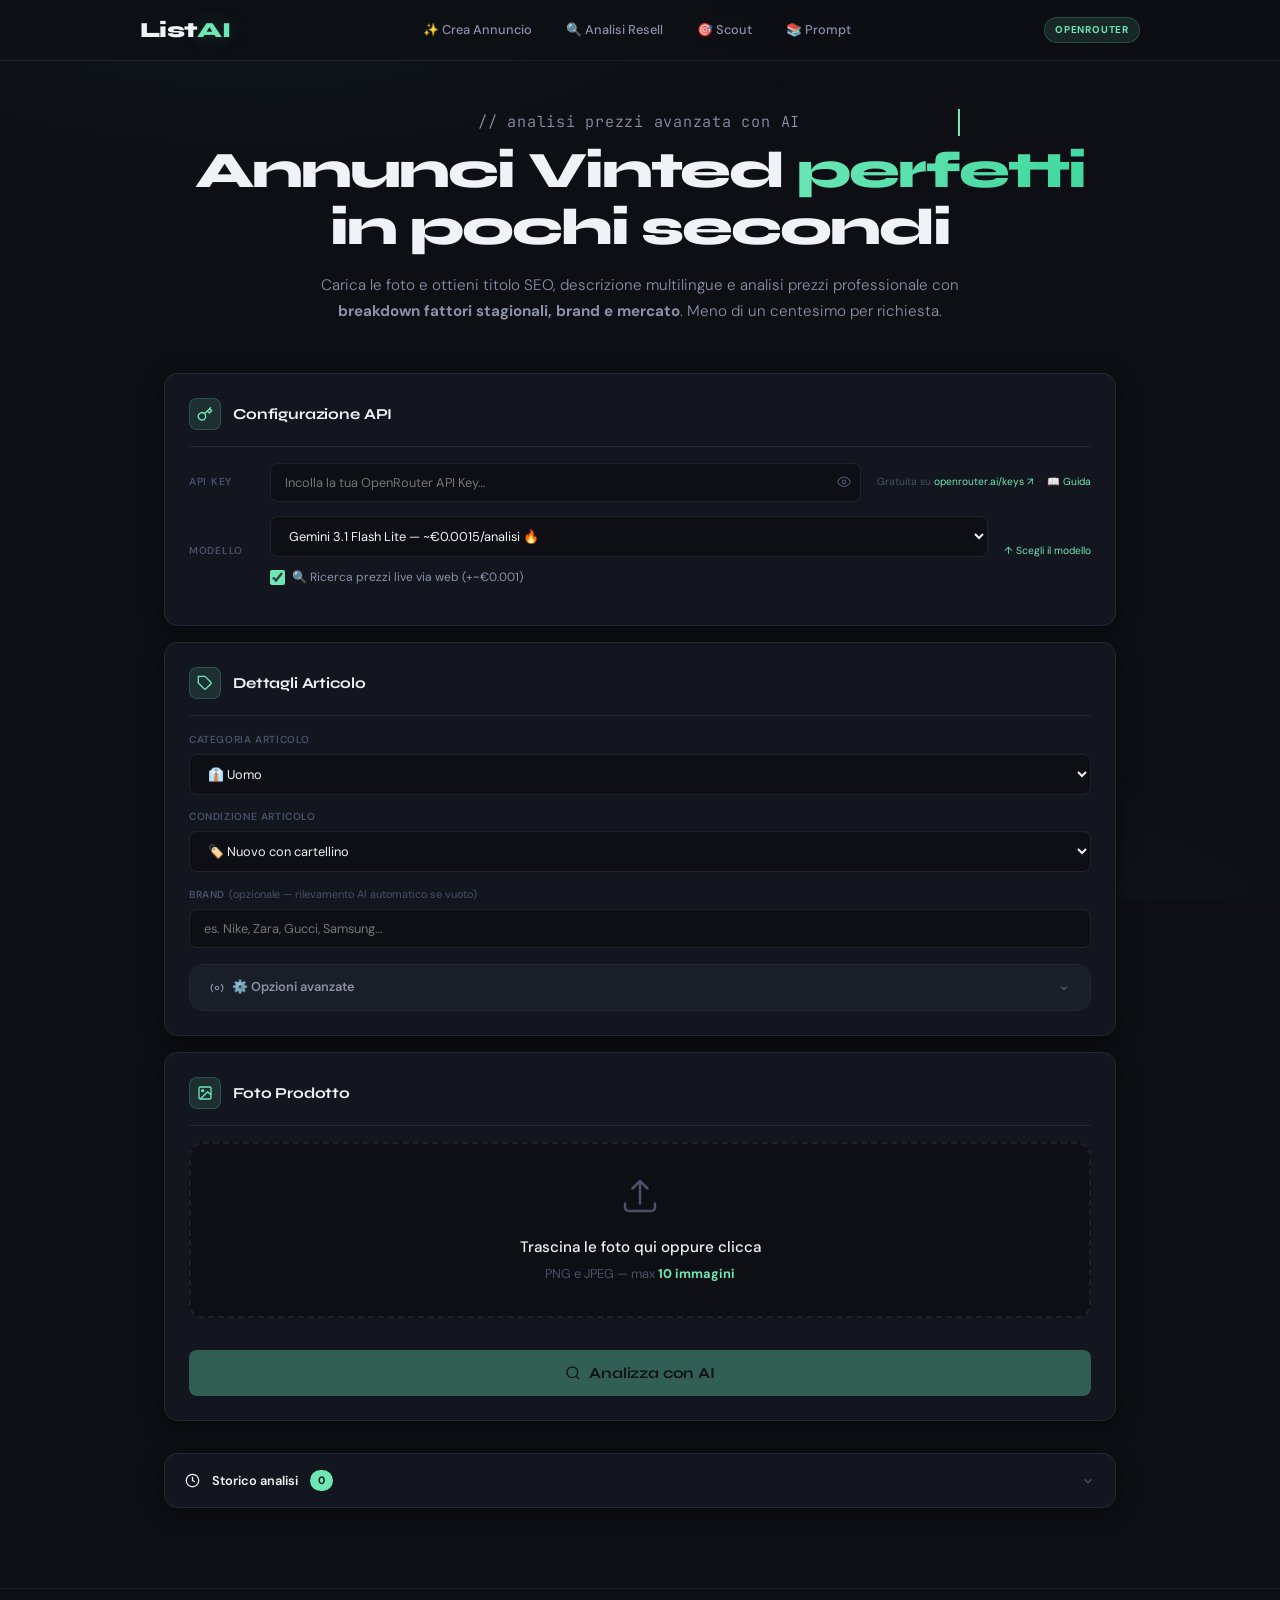
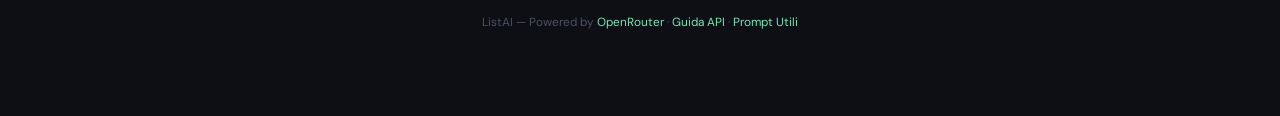
==== commit 1408525a: "nuovo prompt" ====
--- a/index.html
+++ b/index.html
@@ -87,24 +87,28 @@
       <div style="flex:1;min-width:190px;display:flex;flex-direction:column;gap:.38rem">
         <select class="msel" id="modelSelect" onchange="onModelChange()">
           <optgroup label="⭐ Migliore qualità/prezzo">
-            <option value="google/gemini-3.1-flash-lite" selected>Gemini 3.1 Flash Lite — ~€0.0004/analisi 🔥</option>
+            <option value="google/gemini-3.1-flash-lite" selected>Gemini 3.1 Flash Lite — ~€0.0015/analisi 🔥</option>
           </optgroup>
           <optgroup label="✨ Gemini">
-            <option value="google/gemini-2.5-flash">Gemini 2.5 Flash — ~€0.001/analisi ⭐</option>
-            <option value="google/gemini-3-flash-preview">Gemini 3 Flash — ~€0.001/analisi</option>
-            <option value="google/gemini-3.1-pro-preview">Gemini 3.1 Pro — ~€0.008/analisi</option>
-            <option value="google/gemini-2.5-flash-lite">Gemini 2.5 Flash Lite — ~€0.0002/analisi</option>
-            <option value="google/gemini-2.5-pro">Gemini 2.5 Pro — ~€0.010/analisi</option>
+            <option value="google/gemini-2.5-flash">Gemini 2.5 Flash — ~€0.002/analisi ⭐</option>
+            <option value="google/gemini-3-flash-preview">Gemini 3 Flash — ~€0.002/analisi</option>
+            <option value="google/gemini-3.1-pro-preview">Gemini 3.1 Pro — ~€0.009/analisi</option>
+            <option value="google/gemini-2.5-flash-lite">Gemini 2.5 Flash Lite — ~€0.0012/analisi</option>
+            <option value="google/gemini-2.5-pro">Gemini 2.5 Pro — ~€0.011/analisi</option>
           </optgroup>
           <optgroup label="🌐 Altri">
-            <option value="perplexity/sonar">Perplexity Sonar — ~€0.001/analisi</option>
-            <option value="openai/gpt-4o-mini">GPT-4o Mini — ~€0.002/analisi</option>
+            <option value="perplexity/sonar">Perplexity Sonar — ~€0.002/analisi</option>
+            <option value="openai/gpt-4o-mini">GPT-4o Mini — ~€0.003/analisi</option>
           </optgroup>
           <optgroup label="🔧 Personalizzato">
             <option value="custom">✏️ Inserisci il tuo modello…</option>
           </optgroup>
         </select>
         <input class="ainp-plain" type="text" id="customModel" placeholder="es. google/gemini-2.5-flash…" style="display:none" autocomplete="off"/>
+        <label style="display:flex;align-items:center;gap:.45rem;cursor:pointer;margin-top:.35rem">
+          <input type="checkbox" id="priceResearch" checked style="accent-color:var(--color-accent);width:15px;height:15px"/>
+          <span style="font-size:.75rem;color:var(--color-text-secondary)">🔍 Ricerca prezzi live via web (+~€0.001)</span>
+        </label>
       </div>
       <span class="ahint" style="color:var(--color-accent)">↑ Scegli il modello</span>
     </div>
@@ -155,6 +159,11 @@
         <option value="GUC">👍 Usato — buone condizioni</option>
         <option value="POOR">⚠️ Usato — condizioni pessime</option>
       </select>
+    </div>
+
+    <div class="ig" style="margin-bottom:.85rem">
+      <label>Brand <span style="font-weight:400;font-size:.68rem;text-transform:none;letter-spacing:0;color:var(--color-text-muted)">(opzionale — rilevamento AI automatico se vuoto)</span></label>
+      <input class="ainp" type="text" id="brandField" placeholder="es. Nike, Zara, Gucci, Samsung…" autocomplete="off"/>
     </div>
 
     <!-- Accordion opzioni avanzate -->
@@ -372,9 +381,10 @@
 
     <!-- 2. 💰 PREZZO CONSIGLIATO -->
     <div class="price-slider-wrap" id="priceSliderWrap" style="display:none">
-      <div style="display:flex;align-items:center;justify-content:space-between;margin-bottom:var(--space-6)">
+      <div style="display:flex;align-items:center;justify-content:space-between;margin-bottom:var(--space-6);flex-wrap:wrap;gap:.4rem">
         <div class="price-slider-title">💰 Prezzo Consigliato</div>
-        <div style="display:flex;gap:.5rem;align-items:center">
+        <div style="display:flex;gap:.5rem;align-items:center;flex-wrap:wrap">
+          <div class="price-source-badge" id="priceSourceBadge" style="display:none"></div>
           <div class="confidence-badge" id="confidenceBadge" style="display:none">
             <svg width="11" height="11" fill="currentColor" viewBox="0 0 24 24"><path d="M12 2l3.09 6.26L22 9.27l-5 4.87 1.18 6.88L12 17.77l-6.18 3.25L7 14.14 2 9.27l6.91-1.01L12 2z"/></svg>
             <span id="confidenceText">—</span>
--- a/style.css
+++ b/style.css
@@ -625,6 +625,20 @@
   font-size: var(--text-xs); font-weight: 600; color: var(--color-accent);
   letter-spacing: 0.04em;
 }
+.price-source-badge {
+  display: inline-flex; align-items: center; gap: var(--space-2);
+  border-radius: var(--radius-full); padding: 4px 12px;
+  font-size: var(--text-xs); font-weight: 600;
+  letter-spacing: 0.04em;
+}
+.price-source-badge.verified {
+  background: rgba(16,185,129,0.1); border: 1px solid rgba(16,185,129,0.25);
+  color: #10b981;
+}
+.price-source-badge.estimated {
+  background: rgba(245,158,11,0.1); border: 1px solid rgba(245,158,11,0.25);
+  color: #f59e0b;
+}
 
 /* ── 3-column price grid (mantenuta per compatibilità) ── */
 .pgrd3 { display: grid; grid-template-columns: 1fr 1fr 1fr; gap: var(--space-4); margin-bottom: var(--space-4); }
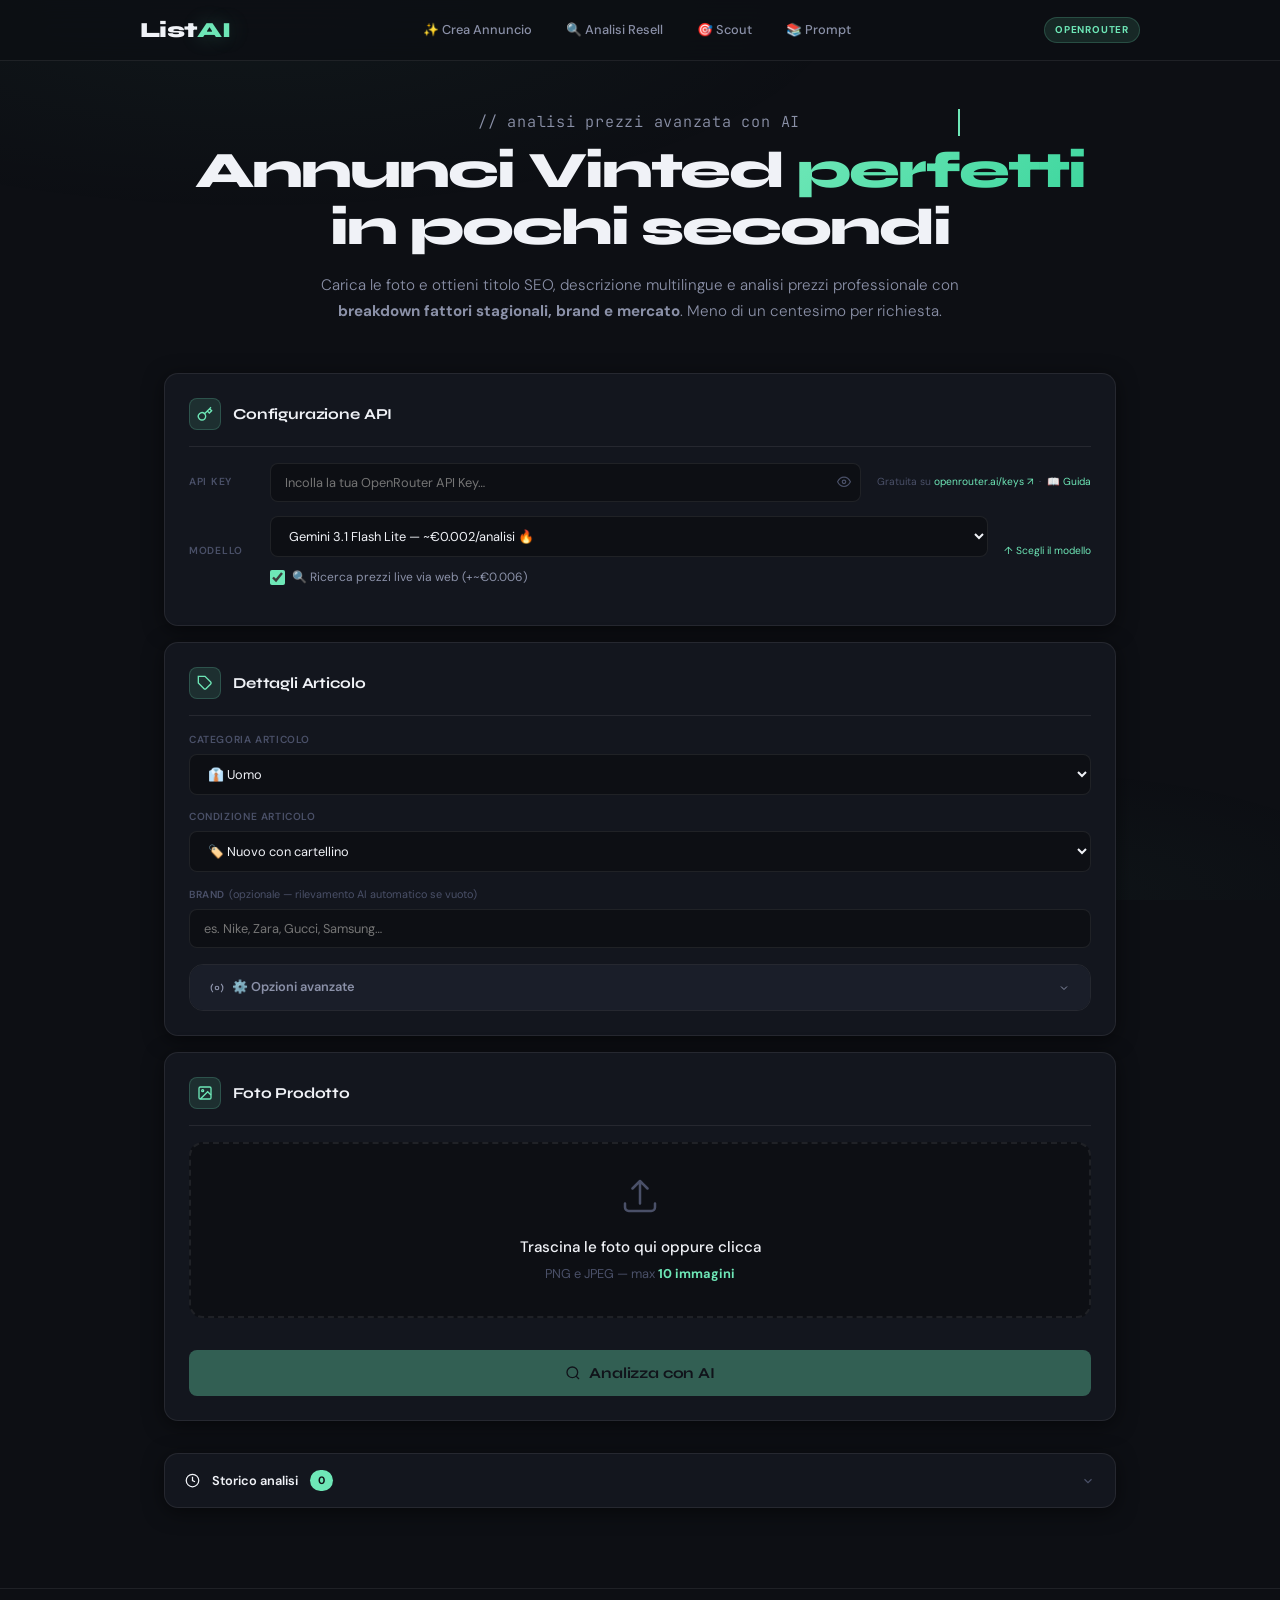
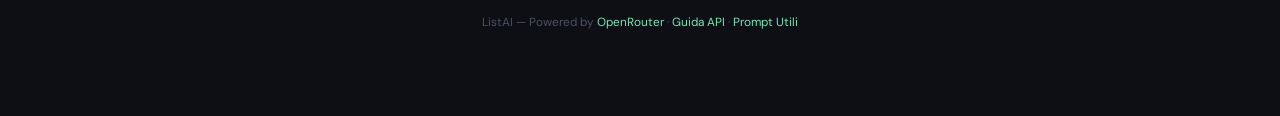
==== commit 6ec3c655: "aggiorno prezzi" ====
--- a/index.html
+++ b/index.html
@@ -87,7 +87,7 @@
       <div style="flex:1;min-width:190px;display:flex;flex-direction:column;gap:.38rem">
         <select class="msel" id="modelSelect" onchange="onModelChange()">
           <optgroup label="⭐ Migliore qualità/prezzo">
-            <option value="google/gemini-3.1-flash-lite" selected>Gemini 3.1 Flash Lite — ~€0.0015/analisi 🔥</option>
+            <option value="google/gemini-3.1-flash-lite" selected>Gemini 3.1 Flash Lite — ~€0.002/analisi 🔥</option>
           </optgroup>
           <optgroup label="✨ Gemini">
             <option value="google/gemini-2.5-flash">Gemini 2.5 Flash — ~€0.002/analisi ⭐</option>
@@ -97,7 +97,6 @@
             <option value="google/gemini-2.5-pro">Gemini 2.5 Pro — ~€0.011/analisi</option>
           </optgroup>
           <optgroup label="🌐 Altri">
-            <option value="perplexity/sonar">Perplexity Sonar — ~€0.002/analisi</option>
             <option value="openai/gpt-4o-mini">GPT-4o Mini — ~€0.003/analisi</option>
           </optgroup>
           <optgroup label="🔧 Personalizzato">
@@ -107,7 +106,7 @@
         <input class="ainp-plain" type="text" id="customModel" placeholder="es. google/gemini-2.5-flash…" style="display:none" autocomplete="off"/>
         <label style="display:flex;align-items:center;gap:.45rem;cursor:pointer;margin-top:.35rem">
           <input type="checkbox" id="priceResearch" checked style="accent-color:var(--color-accent);width:15px;height:15px"/>
-          <span style="font-size:.75rem;color:var(--color-text-secondary)">🔍 Ricerca prezzi live via web (+~€0.001)</span>
+          <span style="font-size:.75rem;color:var(--color-text-secondary)">🔍 Ricerca prezzi live via web (+~€0.006)</span>
         </label>
       </div>
       <span class="ahint" style="color:var(--color-accent)">↑ Scegli il modello</span>
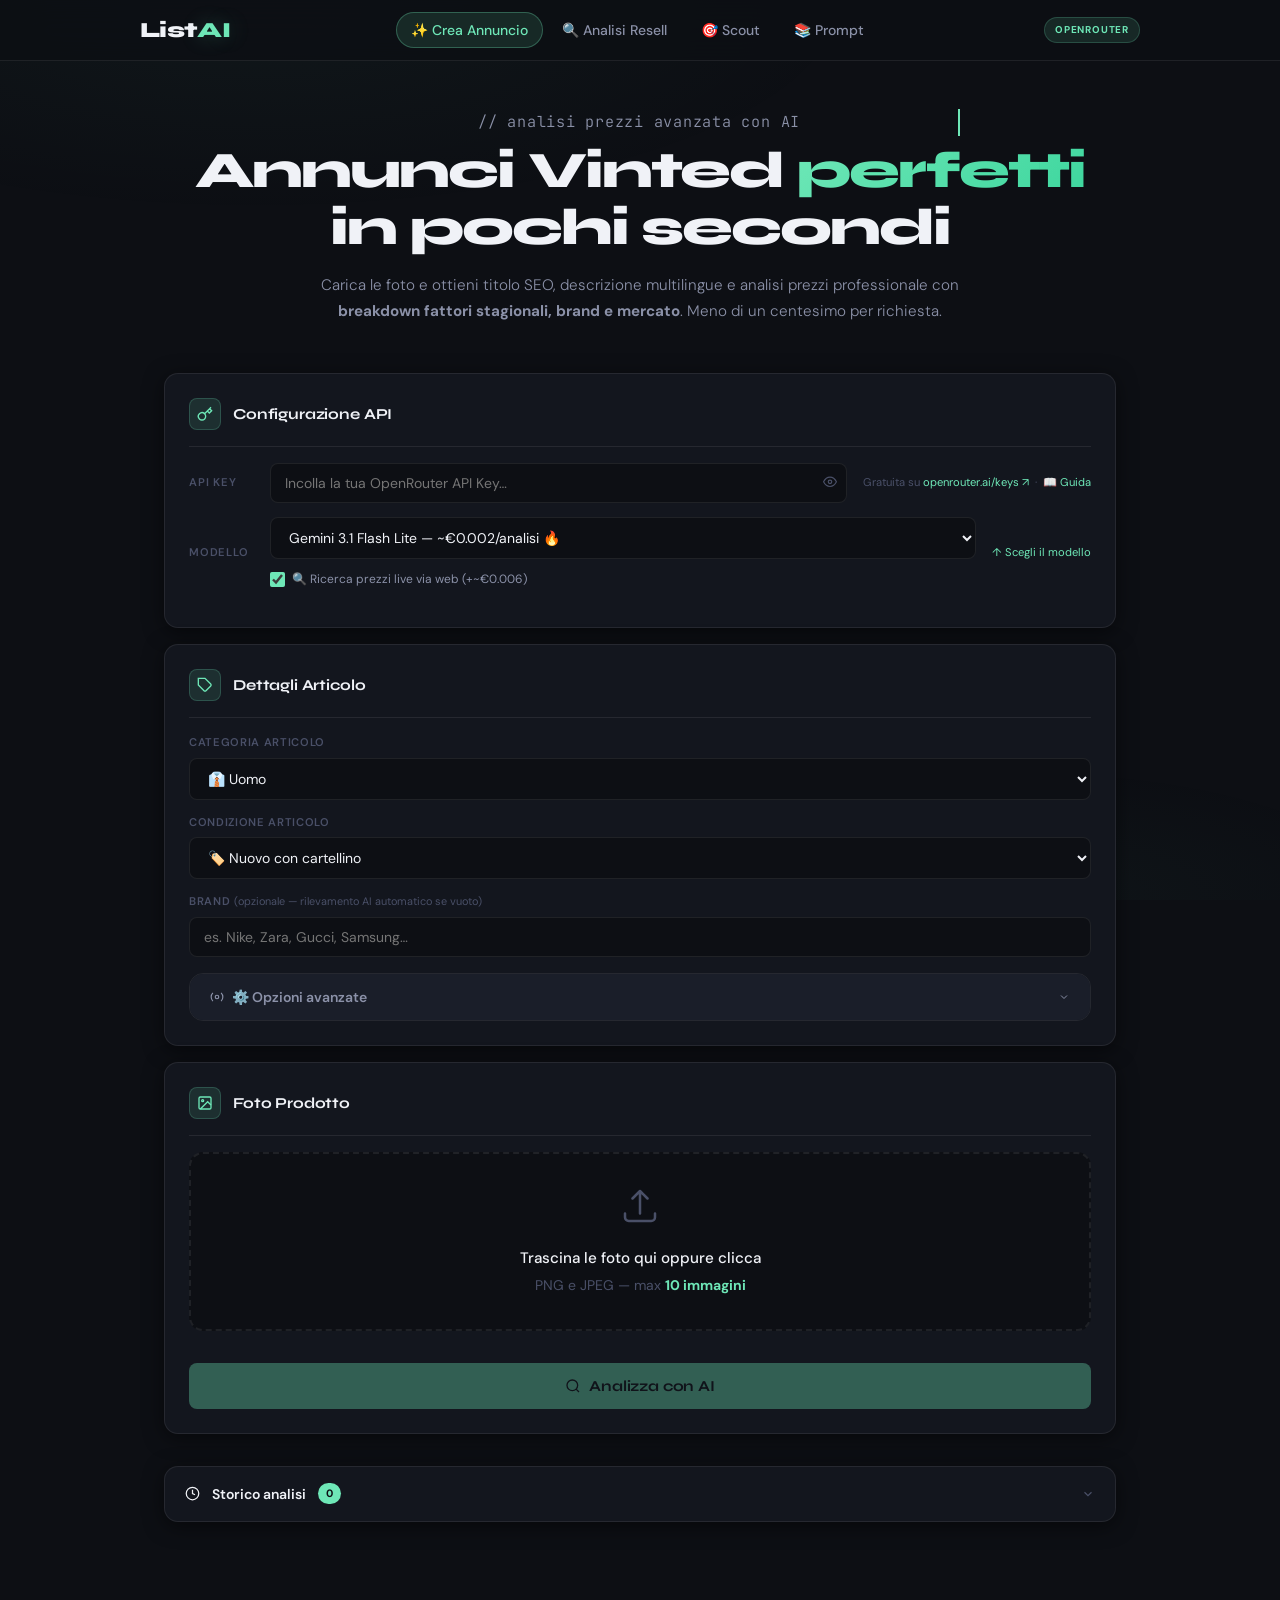
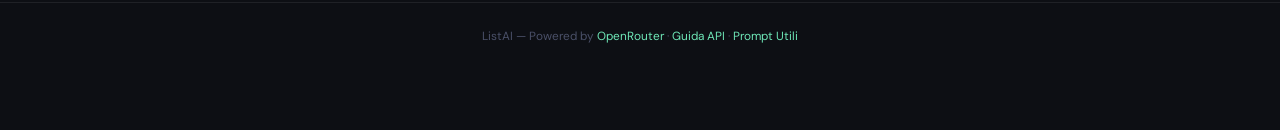
==== commit e0de6019: "Responsive" ====
--- a/index.html
+++ b/index.html
@@ -2,7 +2,9 @@
 <html lang="it">
 <head>
   <meta charset="UTF-8"/>
-  <meta name="viewport" content="width=device-width,initial-scale=1.0"/>
+  <meta name="viewport" content="width=device-width,initial-scale=1.0,maximum-scale=1.0,user-scalable=no"/>
+  <meta name="application-name" content="ListAI">
+  <meta name="apple-mobile-web-app-title" content="ListAI">
   <title>ListAI — Crea Annunci Vinted</title>
   <link rel="preconnect" href="https://fonts.googleapis.com"/>
   <link rel="preconnect" href="https://fonts.gstatic.com" crossorigin/>
@@ -36,11 +38,12 @@
   <div class="hi">
     <a href="index.html" class="logo">List<span>AI</span></a>
     <nav class="nav">
-      <a href="index.html" id="nav-create">✨ Crea Annuncio</a>
+      <a href="index.html" class="active" id="nav-create">✨ Crea Annuncio</a>
       <a href="resell.html" id="nav-resell">🔍 Analisi Resell</a>
       <a href="scout.html" id="nav-scout">🎯 Scout</a>
       <a href="prompts.html" id="nav-prompts">📚 Prompt</a>
     </nav>
+    <button class="mobile-menu-btn" onclick="document.querySelector('.nav').classList.toggle('open')">☰</button>
     <span class="badge">OpenRouter</span>
   </div>
 </header>
@@ -244,6 +247,10 @@
           <label class="checkbox-item">
             <input type="checkbox" id="hasBox"/>
             <span>Ha scatola / imballo originale</span>
+          </label>
+          <label class="checkbox-item">
+            <input type="checkbox" id="fastShipping" checked/>
+            <span>⚡ Inserisci garanzia spedizione in 24h</span>
           </label>
         </div>
 
@@ -434,6 +441,7 @@
       </div>
 
       <div id="timingBanner" style="display:none" class="timing-banner"></div>
+      <div id="packageBanner" style="display:none; margin-top:var(--space-2)" class="timing-banner"></div>
     </div>
 
     <!-- 3. 📝 DESCRIZIONE COMPLETA (tutte le lingue + hashtag) -->
--- a/style.css
+++ b/style.css
@@ -35,18 +35,25 @@
   --font-mono: 'JetBrains Mono', monospace;
 
   /* SCALA TIPOGRAFICA */
-  --text-xs: 0.64rem;
-  --text-sm: 0.8rem;
-  --text-base: 1rem;
-  --text-lg: 1.25rem;
-  --text-xl: 1.563rem;
-  --text-2xl: 1.953rem;
-  --text-3xl: 2.441rem;
-  --text-4xl: 3.052rem;
+  --text-xs: clamp(0.64rem, 1.5vw, 0.7rem);
+  --text-sm: clamp(0.8rem, 2vw, 0.875rem);
+  --text-base: clamp(1rem, 2.5vw, 1.1rem);
+  --text-lg: clamp(1.15rem, 3vw, 1.25rem);
+  --text-xl: clamp(1.35rem, 4vw, 1.563rem);
+  --text-2xl: clamp(1.6rem, 5vw, 1.953rem);
+  --text-3xl: clamp(2rem, 6vw, 2.441rem);
+  --text-4xl: clamp(2.5rem, 8vw, 3.052rem);
 
   /* SPAZIATURA */
-  --space-1: 4px; --space-2: 8px; --space-3: 12px; --space-4: 16px; --space-5: 20px;
-  --space-6: 24px; --space-8: 32px; --space-12: 48px; --space-16: 64px;
+  --space-1: clamp(2px, 0.5vw, 4px);
+  --space-2: clamp(6px, 1vw, 8px);
+  --space-3: clamp(8px, 1.5vw, 12px);
+  --space-4: clamp(12px, 2vw, 16px);
+  --space-5: clamp(16px, 2.5vw, 20px);
+  --space-6: clamp(18px, 3vw, 24px);
+  --space-8: clamp(24px, 4vw, 32px);
+  --space-12: clamp(32px, 6vw, 48px);
+  --space-16: clamp(40px, 8vw, 64px);
 
   /* BORDER RADIUS */
   --radius-sm: 8px; --radius-md: 14px; --radius-lg: 22px; --radius-full: 9999px;
@@ -64,8 +71,6 @@
   --transition-slow: 400ms cubic-bezier(0.4, 0, 0.2, 1);
   --transition-spring: 500ms cubic-bezier(0.34, 1.56, 0.64, 1);
 }
-
-html { scroll-behavior: smooth; }
 
 body {
   font-family: var(--font-body);
@@ -75,7 +80,9 @@
   line-height: 1.6;
   -webkit-font-smoothing: antialiased;
   overflow-x: hidden;
-}
+  max-width: 100vw;
+}
+html { scroll-behavior: smooth; overflow-x: hidden; max-width: 100vw; }
 
 /* ── Background texture ── */
 body::before {
@@ -184,6 +191,15 @@
   border-radius: var(--radius-full); border: 1px solid rgba(110,231,183,0.2);
   white-space: nowrap;
 }
+.mobile-menu-btn { display: none; background: none; border: none; font-size: 1.5rem; color: var(--color-text-primary); cursor: pointer; padding: 4px; }
+@media(max-width: 720px) {
+  .mobile-menu-btn { display: block; margin-left: auto; }
+  .badge { display: none; }
+  .nav { display: none; position: absolute; top: 100%; left: 0; right: 0; background: var(--color-surface); flex-direction: column; padding: var(--space-4); border-bottom: 1px solid var(--color-border); box-shadow: var(--shadow-md); z-index: 100; align-items: stretch; }
+  .nav.open { display: flex; }
+  .nav a { width: 100%; text-align: left; padding: 12px; border-bottom: 1px solid var(--color-border); }
+  .nav a:last-child { border-bottom: none; }
+}
 
 main { max-width: 1000px; margin: 0 auto; padding: var(--space-12) var(--space-6) 80px; position: relative; z-index: 1; }
 
@@ -362,9 +378,9 @@
   transition: all var(--transition-fast);
 }
 .sztab.active { background: var(--color-accent); color: #0D0F14; font-weight: 700; }
-.szp { display: none; }
+.szp { display: none; overflow-x: auto; max-width: 100%; }
 .szp.active { display: block; }
-.szp table { width: 100%; border-collapse: collapse; }
+.szp table { width: 100%; border-collapse: collapse; white-space: nowrap; }
 .szp th {
   background: var(--color-surface-2); padding: 3px 6px; text-align: center;
   color: var(--color-text-muted); font-weight: 600; font-size: 0.67rem;
@@ -503,7 +519,7 @@
 }
 .dtxt {
   font-size: var(--text-sm); color: var(--color-text-secondary);
-  line-height: 1.75; white-space: pre-wrap; word-break: break-word;
+  line-height: 1.75; white-space: pre-wrap; overflow-wrap: anywhere; word-break: break-word;
 }
 .dlen { font-size: 0.67rem; color: var(--color-text-muted); margin-top: var(--space-2); }
 
@@ -768,7 +784,7 @@
   background: var(--color-accent-dim); border-color: rgba(110,231,183,0.3);
   color: var(--color-accent);
 }
-.prompt-grid { display: grid; grid-template-columns: repeat(auto-fill, minmax(290px, 1fr)); gap: var(--space-4); margin-top: var(--space-5); padding: 30px; }
+.prompt-grid { display: grid; grid-template-columns: repeat(auto-fill, minmax(min(100%, 290px), 1fr)); gap: var(--space-4); margin-top: var(--space-5); padding: var(--space-4) 0; }
 .prompt-card {
   background: var(--color-surface); border: 1px solid var(--color-border);
   border-radius: var(--radius-md); padding: var(--space-5);
@@ -791,7 +807,7 @@
 .prompt-body-wrap { overflow: hidden; }
 .prompt-body {
   font-size: 0.8rem; color: var(--color-text-secondary); line-height: 1.65;
-  white-space: pre-wrap; background: var(--color-bg); border-radius: var(--radius-sm);
+  white-space: pre-wrap; overflow-wrap: anywhere; background: var(--color-bg); border-radius: var(--radius-sm);
   padding: var(--space-3) var(--space-4); border: 1px solid var(--color-border);
   max-height: 200px; overflow-y: auto;
 }
@@ -880,9 +896,14 @@
   display: flex; align-items: center; justify-content: center; flex-shrink: 0; margin-top: 1px;
   font-family: var(--font-mono);
 }
-.hist-item-title { font-size: var(--text-sm); font-weight: 600; color: var(--color-text-primary); white-space: nowrap; overflow: hidden; text-overflow: ellipsis; max-width: 360px; }
-.hist-item-meta { font-size: 0.7rem; color: var(--color-text-muted); margin-top: 2px; font-family: var(--font-mono); }
+.hist-item-title { font-size: var(--text-sm); font-weight: 600; color: var(--color-text-primary); white-space: normal; overflow-wrap: anywhere; max-width: 100%; line-height: 1.4; display: -webkit-box; -webkit-line-clamp: 2; -webkit-box-orient: vertical; overflow: hidden; }
+.hist-item-meta { font-size: 0.7rem; color: var(--color-text-muted); margin-top: 4px; font-family: var(--font-mono); }
 .hist-item-actions { display: flex; align-items: center; gap: 6px; flex-shrink: 0; }
+
+@media(max-width:540px) {
+  .hist-item-head { flex-direction: column; align-items: flex-start; gap: var(--space-3); }
+  .hist-item-actions { width: 100%; justify-content: flex-end; padding-top: var(--space-2); border-top: 1px dashed var(--color-border); }
+}
 .hist-load-btn {
   font-size: 0.72rem; background: var(--color-accent-dim);
   border: 1px solid rgba(110,231,183,0.2); border-radius: var(--radius-sm);
@@ -1006,7 +1027,7 @@
 
 /* ── Value comparison table ── */
 .value-comparison {
-  display: grid; grid-template-columns: repeat(auto-fit, minmax(130px, 1fr));
+  display: grid; grid-template-columns: repeat(auto-fit, minmax(min(100%, 130px), 1fr));
   gap: var(--space-3); margin: var(--space-4) 0;
 }
 .val-cell {
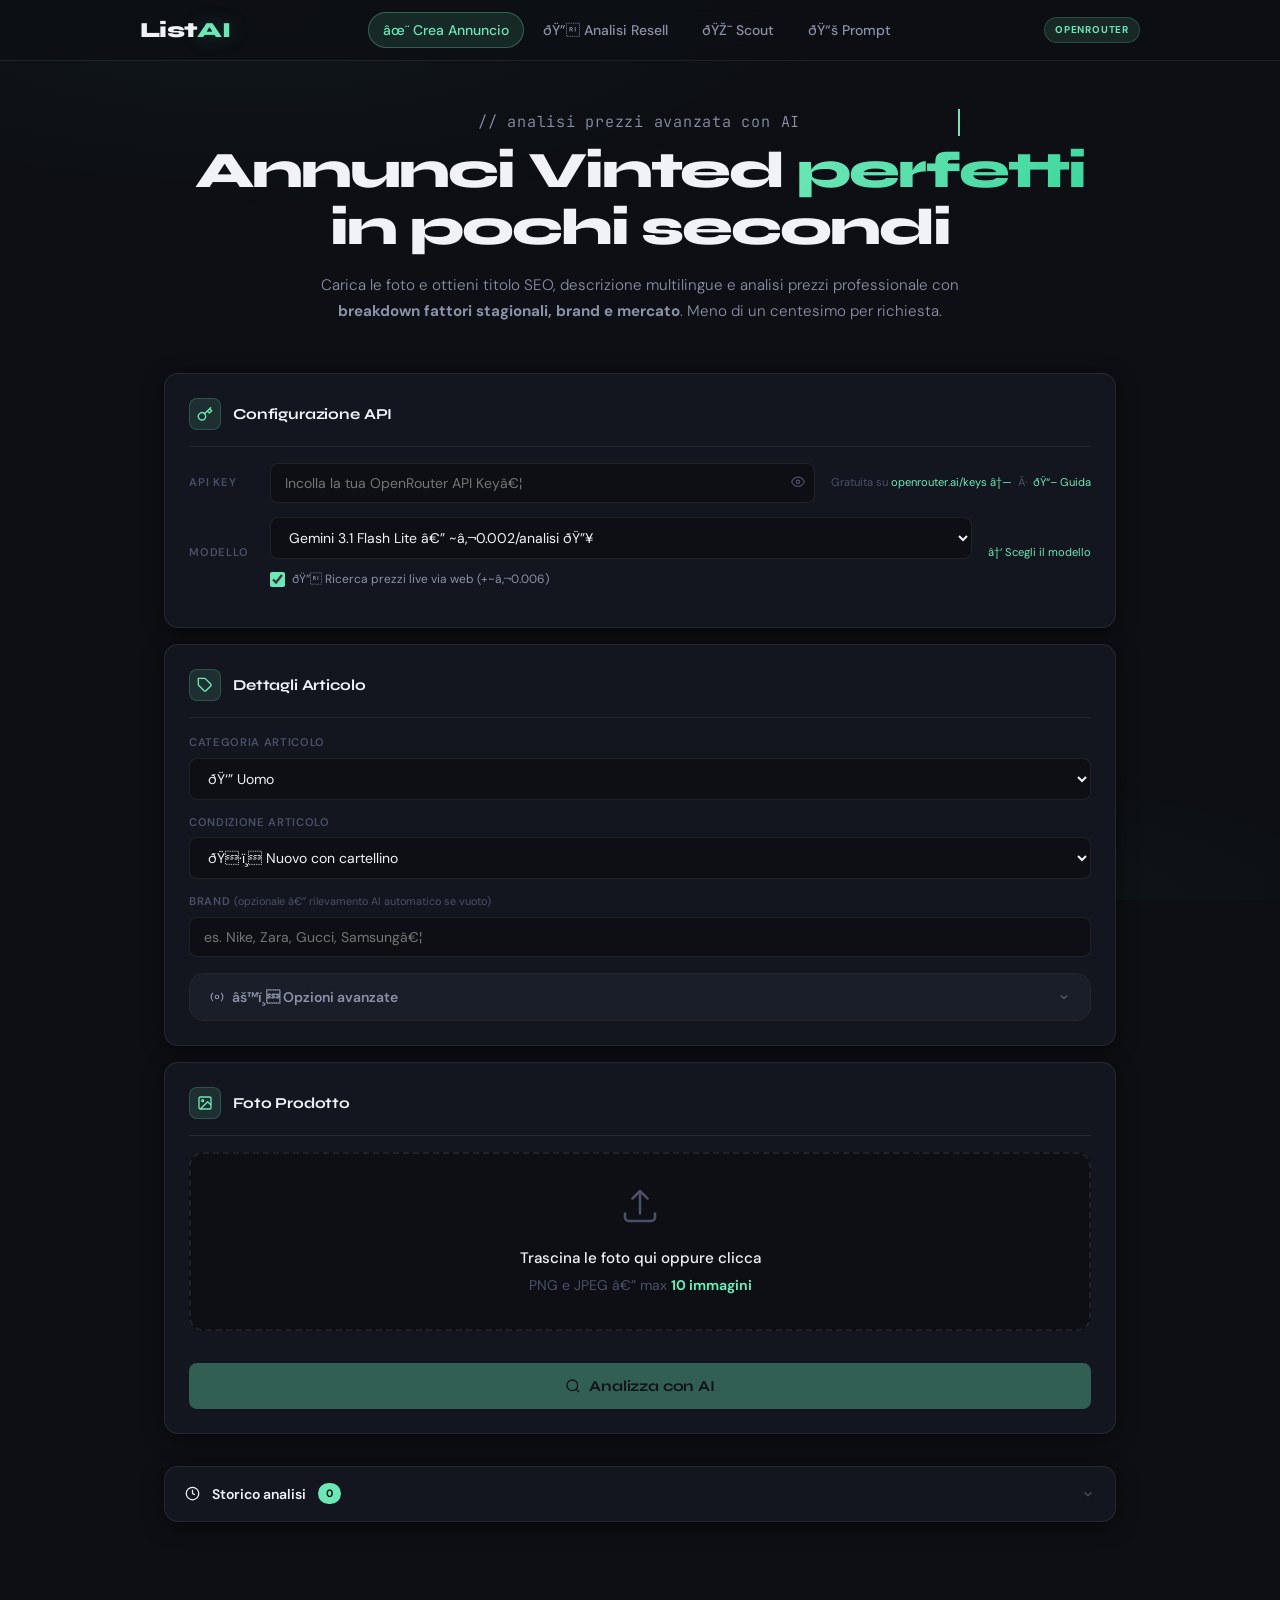
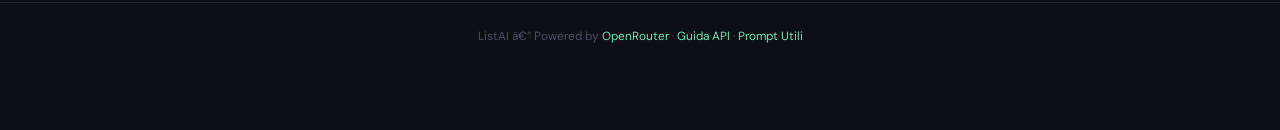
==== commit 8e72df30: "Fix mobile overlap, add futuristic icon, and cache bust css" ====
--- a/index.html
+++ b/index.html
@@ -1,15 +1,17 @@
-<!DOCTYPE html>
+﻿<!DOCTYPE html>
 <html lang="it">
 <head>
   <meta charset="UTF-8"/>
   <meta name="viewport" content="width=device-width,initial-scale=1.0,maximum-scale=1.0,user-scalable=no"/>
   <meta name="application-name" content="ListAI">
   <meta name="apple-mobile-web-app-title" content="ListAI">
-  <title>ListAI — Crea Annunci Vinted</title>
+  <link rel="icon" href="icon.jpg">
+  <link rel="apple-touch-icon" href="icon.jpg">
+  <title>ListAI â€” Crea Annunci Vinted</title>
   <link rel="preconnect" href="https://fonts.googleapis.com"/>
   <link rel="preconnect" href="https://fonts.gstatic.com" crossorigin/>
   <link href="https://fonts.googleapis.com/css2?family=Syne:wght@400;500;600;700;800&family=DM+Sans:opsz,wght@9..40,300;9..40,400;9..40,500&family=JetBrains+Mono:wght@400;500&display=swap" rel="stylesheet"/>
-  <link rel="stylesheet" href="style.css"/>
+  <link rel="stylesheet" href="style.css?v=3"/>
 </head>
 <body>
 
@@ -25,10 +27,10 @@
 <!-- Modal salvataggio chiave -->
 <div class="modal-o" id="saveModal">
   <div class="modal">
-    <h3>💾 Salvare la chiave API?</h3>
-    <p>Vuoi memorizzare la tua OpenRouter API Key per <strong>1 mese</strong>? Verrà inserita automaticamente ad ogni visita. Resta solo nel tuo browser.</p>
+    <h3>ðŸ’¾ Salvare la chiave API?</h3>
+    <p>Vuoi memorizzare la tua OpenRouter API Key per <strong>1 mese</strong>? VerrÃ  inserita automaticamente ad ogni visita. Resta solo nel tuo browser.</p>
     <div class="mbtns">
-      <button class="mbtn y" onclick="saveKey(true)">✅ Sì, salva</button>
+      <button class="mbtn y" onclick="saveKey(true)">âœ… SÃ¬, salva</button>
       <button class="mbtn n" onclick="saveKey(false)">No, grazie</button>
     </div>
   </div>
@@ -38,12 +40,12 @@
   <div class="hi">
     <a href="index.html" class="logo">List<span>AI</span></a>
     <nav class="nav">
-      <a href="index.html" class="active" id="nav-create">✨ Crea Annuncio</a>
-      <a href="resell.html" id="nav-resell">🔍 Analisi Resell</a>
-      <a href="scout.html" id="nav-scout">🎯 Scout</a>
-      <a href="prompts.html" id="nav-prompts">📚 Prompt</a>
+      <a href="index.html" class="active" id="nav-create">âœ¨ Crea Annuncio</a>
+      <a href="resell.html" id="nav-resell">ðŸ” Analisi Resell</a>
+      <a href="scout.html" id="nav-scout">ðŸŽ¯ Scout</a>
+      <a href="prompts.html" id="nav-prompts">ðŸ“š Prompt</a>
     </nav>
-    <button class="mobile-menu-btn" onclick="document.querySelector('.nav').classList.toggle('open')">☰</button>
+    <button class="mobile-menu-btn" onclick="document.querySelector('.nav').classList.toggle('open')">â˜°</button>
     <span class="badge">OpenRouter</span>
   </div>
 </header>
@@ -71,7 +73,7 @@
     <div class="api-row" style="margin-bottom:.85rem">
       <span class="albl">API Key</span>
       <div class="aiw">
-        <input class="ainp" type="password" id="apiKey" placeholder="Incolla la tua OpenRouter API Key…" autocomplete="off"/>
+        <input class="ainp" type="password" id="apiKey" placeholder="Incolla la tua OpenRouter API Keyâ€¦" autocomplete="off"/>
         <button class="eye" onclick="toggleKey()">
           <svg id="eyeIcon" width="14" height="14" fill="none" stroke="currentColor" stroke-width="2" viewBox="0 0 24 24">
             <path d="M1 12s4-8 11-8 11 8 11 8-4 8-11 8-11-8-11-8z"/><circle cx="12" cy="12" r="3"/>
@@ -79,9 +81,9 @@
         </button>
       </div>
       <span class="ahint">
-        Gratuita su <a href="https://openrouter.ai/keys" target="_blank">openrouter.ai/keys ↗</a>
-        &nbsp;·&nbsp;
-        <a href="guide.html">📖 Guida</a>
+        Gratuita su <a href="https://openrouter.ai/keys" target="_blank">openrouter.ai/keys â†—</a>
+        &nbsp;Â·&nbsp;
+        <a href="guide.html">ðŸ“– Guida</a>
       </span>
     </div>
 
@@ -89,30 +91,30 @@
       <span class="albl">Modello</span>
       <div style="flex:1;min-width:190px;display:flex;flex-direction:column;gap:.38rem">
         <select class="msel" id="modelSelect" onchange="onModelChange()">
-          <optgroup label="⭐ Migliore qualità/prezzo">
-            <option value="google/gemini-3.1-flash-lite" selected>Gemini 3.1 Flash Lite — ~€0.002/analisi 🔥</option>
+          <optgroup label="â­ Migliore qualitÃ /prezzo">
+            <option value="google/gemini-3.1-flash-lite" selected>Gemini 3.1 Flash Lite â€” ~â‚¬0.002/analisi ðŸ”¥</option>
           </optgroup>
-          <optgroup label="✨ Gemini">
-            <option value="google/gemini-2.5-flash">Gemini 2.5 Flash — ~€0.002/analisi ⭐</option>
-            <option value="google/gemini-3-flash-preview">Gemini 3 Flash — ~€0.002/analisi</option>
-            <option value="google/gemini-3.1-pro-preview">Gemini 3.1 Pro — ~€0.009/analisi</option>
-            <option value="google/gemini-2.5-flash-lite">Gemini 2.5 Flash Lite — ~€0.0012/analisi</option>
-            <option value="google/gemini-2.5-pro">Gemini 2.5 Pro — ~€0.011/analisi</option>
+          <optgroup label="âœ¨ Gemini">
+            <option value="google/gemini-2.5-flash">Gemini 2.5 Flash â€” ~â‚¬0.002/analisi â­</option>
+            <option value="google/gemini-3-flash-preview">Gemini 3 Flash â€” ~â‚¬0.002/analisi</option>
+            <option value="google/gemini-3.1-pro-preview">Gemini 3.1 Pro â€” ~â‚¬0.009/analisi</option>
+            <option value="google/gemini-2.5-flash-lite">Gemini 2.5 Flash Lite â€” ~â‚¬0.0012/analisi</option>
+            <option value="google/gemini-2.5-pro">Gemini 2.5 Pro â€” ~â‚¬0.011/analisi</option>
           </optgroup>
-          <optgroup label="🌐 Altri">
-            <option value="openai/gpt-4o-mini">GPT-4o Mini — ~€0.003/analisi</option>
+          <optgroup label="ðŸŒ Altri">
+            <option value="openai/gpt-4o-mini">GPT-4o Mini â€” ~â‚¬0.003/analisi</option>
           </optgroup>
-          <optgroup label="🔧 Personalizzato">
-            <option value="custom">✏️ Inserisci il tuo modello…</option>
+          <optgroup label="ðŸ”§ Personalizzato">
+            <option value="custom">âœï¸ Inserisci il tuo modelloâ€¦</option>
           </optgroup>
         </select>
-        <input class="ainp-plain" type="text" id="customModel" placeholder="es. google/gemini-2.5-flash…" style="display:none" autocomplete="off"/>
+        <input class="ainp-plain" type="text" id="customModel" placeholder="es. google/gemini-2.5-flashâ€¦" style="display:none" autocomplete="off"/>
         <label style="display:flex;align-items:center;gap:.45rem;cursor:pointer;margin-top:.35rem">
           <input type="checkbox" id="priceResearch" checked style="accent-color:var(--color-accent);width:15px;height:15px"/>
-          <span style="font-size:.75rem;color:var(--color-text-secondary)">🔍 Ricerca prezzi live via web (+~€0.006)</span>
+          <span style="font-size:.75rem;color:var(--color-text-secondary)">ðŸ” Ricerca prezzi live via web (+~â‚¬0.006)</span>
         </label>
       </div>
-      <span class="ahint" style="color:var(--color-accent)">↑ Scegli il modello</span>
+      <span class="ahint" style="color:var(--color-accent)">â†‘ Scegli il modello</span>
     </div>
 
   </div>
@@ -130,23 +132,23 @@
     <div class="ig" style="margin-bottom:.85rem">
       <label>Categoria articolo</label>
       <select id="categoria" onchange="onCategoriaChange()">
-        <option value="uomo">👔 Uomo</option>
-        <option value="donna">👗 Donna</option>
-        <option value="unisex">🧥 Unisex</option>
-        <option value="griffati">💎 Articoli Griffati</option>
-        <option value="bambini">🧸 Bambini</option>
-        <option value="sport">⚽ Sport</option>
-        <option value="casa">🏠 Casa</option>
-        <option value="elettronica">📱 Elettronica</option>
-        <option value="intrattenimento">🎬 Intrattenimento</option>
-        <option value="hobby">🎨 Hobby e Collezionismo</option>
+        <option value="uomo">ðŸ‘” Uomo</option>
+        <option value="donna">ðŸ‘— Donna</option>
+        <option value="unisex">ðŸ§¥ Unisex</option>
+        <option value="griffati">ðŸ’Ž Articoli Griffati</option>
+        <option value="bambini">ðŸ§¸ Bambini</option>
+        <option value="sport">âš½ Sport</option>
+        <option value="casa">ðŸ  Casa</option>
+        <option value="elettronica">ðŸ“± Elettronica</option>
+        <option value="intrattenimento">ðŸŽ¬ Intrattenimento</option>
+        <option value="hobby">ðŸŽ¨ Hobby e Collezionismo</option>
       </select>
       <div class="bambini-sub" id="bambiniSub">
         <div class="ig" style="margin-top:.45rem">
           <label>Tipo articolo bambini</label>
           <select id="bambiniTipo" onchange="onBambiniTipoChange()">
-            <option value="vestiti">👕 Vestiti / Abbigliamento</option>
-            <option value="oggetti">🧸 Giochi / Oggetti</option>
+            <option value="vestiti">ðŸ‘• Vestiti / Abbigliamento</option>
+            <option value="oggetti">ðŸ§¸ Giochi / Oggetti</option>
           </select>
         </div>
       </div>
@@ -155,24 +157,24 @@
     <div class="ig" style="margin-bottom:.85rem">
       <label>Condizione articolo</label>
       <select id="condizione">
-        <option value="NWT">🏷️ Nuovo con cartellino</option>
-        <option value="NWOT">✨ Nuovo senza cartellino</option>
-        <option value="EUC">⭐ Usato — ottime condizioni</option>
-        <option value="GUC">👍 Usato — buone condizioni</option>
-        <option value="POOR">⚠️ Usato — condizioni pessime</option>
+        <option value="NWT">ðŸ·ï¸ Nuovo con cartellino</option>
+        <option value="NWOT">âœ¨ Nuovo senza cartellino</option>
+        <option value="EUC">â­ Usato â€” ottime condizioni</option>
+        <option value="GUC">ðŸ‘ Usato â€” buone condizioni</option>
+        <option value="POOR">âš ï¸ Usato â€” condizioni pessime</option>
       </select>
     </div>
 
     <div class="ig" style="margin-bottom:.85rem">
-      <label>Brand <span style="font-weight:400;font-size:.68rem;text-transform:none;letter-spacing:0;color:var(--color-text-muted)">(opzionale — rilevamento AI automatico se vuoto)</span></label>
-      <input class="ainp" type="text" id="brandField" placeholder="es. Nike, Zara, Gucci, Samsung…" autocomplete="off"/>
+      <label>Brand <span style="font-weight:400;font-size:.68rem;text-transform:none;letter-spacing:0;color:var(--color-text-muted)">(opzionale â€” rilevamento AI automatico se vuoto)</span></label>
+      <input class="ainp" type="text" id="brandField" placeholder="es. Nike, Zara, Gucci, Samsungâ€¦" autocomplete="off"/>
     </div>
 
     <!-- Accordion opzioni avanzate -->
     <details id="advanced-opts" class="advanced-accordion">
       <summary class="advanced-summary">
         <svg width="14" height="14" fill="none" stroke="currentColor" stroke-width="2" viewBox="0 0 24 24"><circle cx="12" cy="12" r="3"/><path d="M19.07 4.93a10 10 0 0 1 0 14.14M4.93 4.93a10 10 0 0 0 0 14.14"/></svg>
-        ⚙️ Opzioni avanzate
+        âš™ï¸ Opzioni avanzate
         <svg class="acc-arrow" width="12" height="12" fill="none" stroke="currentColor" stroke-width="2" viewBox="0 0 24 24"><polyline points="6 9 12 15 18 9"/></svg>
       </summary>
 
@@ -181,10 +183,10 @@
         <div class="ig" id="blockTaglia" style="margin-bottom:.85rem">
           <label>Taglia <span style="font-weight:400;font-size:.68rem;text-transform:none;letter-spacing:0">(AI la ricava dalle foto)</span></label>
           <select id="tagliaTipo" onchange="onT()">
-            <option value="photo">📸 Visibile nelle foto</option>
-            <option value="unica">📐 Taglia Unica</option>
-            <option value="na">❌ Non applicabile</option>
-            <option value="manual">✏️ Inserisci manualmente</option>
+            <option value="photo">ðŸ“¸ Visibile nelle foto</option>
+            <option value="unica">ðŸ“ Taglia Unica</option>
+            <option value="na">âŒ Non applicabile</option>
+            <option value="manual">âœï¸ Inserisci manualmente</option>
           </select>
           <div class="tsub" id="tsub">
             <div class="trow">
@@ -196,27 +198,27 @@
                 <option>Vestito/Gonna</option><option>Scarpe donna</option>
                 <option>Scarpe uomo</option><option>Bambino/a</option>
               </select>
-              <input type="text" id="tagliaVal" placeholder="es. M, 42…" style="flex:.7;min-width:55px"/>
+              <input type="text" id="tagliaVal" placeholder="es. M, 42â€¦" style="flex:.7;min-width:55px"/>
             </div>
-            <a href="#" class="szbt-link" onclick="document.getElementById('sizeModal').classList.add('open');return false;">📏 Tabella taglie IT</a>
+            <a href="#" class="szbt-link" onclick="document.getElementById('sizeModal').classList.add('open');return false;">ðŸ“ Tabella taglie IT</a>
           </div>
         </div>
 
         <!-- Sottocategoria (non-clothing) -->
         <div class="ig" id="blockSottocat" style="display:none;margin-bottom:.85rem">
           <label>Sottocategoria oggetto</label>
-          <input type="text" id="sottocatVal" placeholder="es. iPhone, Lampada, Libro… (opzionale)"/>
+          <input type="text" id="sottocatVal" placeholder="es. iPhone, Lampada, Libroâ€¦ (opzionale)"/>
           <span class="hint">Il modello lo identifica dalle foto</span>
         </div>
 
         <div class="egrid" style="margin-bottom:.85rem">
           <div class="ig">
             <label>Colore</label>
-            <input type="text" id="colorField" placeholder="es. nero, rosso bordeaux…"/>
+            <input type="text" id="colorField" placeholder="es. nero, rosso bordeauxâ€¦"/>
           </div>
           <div class="ig">
             <label>Materiale</label>
-            <input type="text" id="materialField" placeholder="es. 100% cotone, pelle…"/>
+            <input type="text" id="materialField" placeholder="es. 100% cotone, pelleâ€¦"/>
           </div>
           <div class="ig">
             <label>Anno acquisto</label>
@@ -250,39 +252,39 @@
           </label>
           <label class="checkbox-item">
             <input type="checkbox" id="fastShipping" checked/>
-            <span>⚡ Inserisci garanzia spedizione in 24h</span>
+            <span>âš¡ Inserisci garanzia spedizione in 24h</span>
           </label>
         </div>
 
         <!-- Info aggiuntive -->
         <div class="ig">
-          <label>ℹ️ Informazioni aggiuntive</label>
-          <textarea id="extraInfo" placeholder="Es: acquistato a Londra, piccolo difetto sul bottone, limited edition…"></textarea>
-          <span class="hint">Il modello verificherà e integrerà queste info nell'annuncio</span>
+          <label>â„¹ï¸ Informazioni aggiuntive</label>
+          <textarea id="extraInfo" placeholder="Es: acquistato a Londra, piccolo difetto sul bottone, limited editionâ€¦"></textarea>
+          <span class="hint">Il modello verificherÃ  e integrerÃ  queste info nell'annuncio</span>
         </div>
 
         <!-- Lingue (moved from API config) -->
         <div class="ig" style="margin-top:var(--space-4)">
-          <label>🌍 Lingue annuncio</label>
+          <label>ðŸŒ Lingue annuncio</label>
           <div style="display:flex;flex-direction:column;gap:.48rem">
             <div class="lang-tags-row" id="langTags"></div>
             <div style="display:flex;gap:.5rem;align-items:center">
               <select class="msel" id="langAdd" onchange="addLangFromSelect()" style="flex:1">
-                <option value="">+ Aggiungi lingua…</option>
-                <option value="it">🇮🇹 Italiano</option>
-                <option value="en">🇬🇧 English</option>
-                <option value="fr">🇫🇷 Français</option>
-                <option value="de">🇩🇪 Deutsch</option>
-                <option value="es">🇪🇸 Español</option>
-                <option value="pt">🇵🇹 Português</option>
-                <option value="nl">🇳🇱 Nederlands</option>
-                <option value="pl">🇵🇱 Polski</option>
-                <option value="sv">🇸🇪 Svenska</option>
-                <option value="ro">🇷🇴 Română</option>
+                <option value="">+ Aggiungi linguaâ€¦</option>
+                <option value="it">ðŸ‡®ðŸ‡¹ Italiano</option>
+                <option value="en">ðŸ‡¬ðŸ‡§ English</option>
+                <option value="fr">ðŸ‡«ðŸ‡· FranÃ§ais</option>
+                <option value="de">ðŸ‡©ðŸ‡ª Deutsch</option>
+                <option value="es">ðŸ‡ªðŸ‡¸ EspaÃ±ol</option>
+                <option value="pt">ðŸ‡µðŸ‡¹ PortuguÃªs</option>
+                <option value="nl">ðŸ‡³ðŸ‡± Nederlands</option>
+                <option value="pl">ðŸ‡µðŸ‡± Polski</option>
+                <option value="sv">ðŸ‡¸ðŸ‡ª Svenska</option>
+                <option value="ro">ðŸ‡·ðŸ‡´ RomÃ¢nÄƒ</option>
               </select>
             </div>
           </div>
-          <span class="hint">Default IT + EN · salvate nel browser</span>
+          <span class="hint">Default IT + EN Â· salvate nel browser</span>
         </div>
       </div>
     </details>
@@ -292,8 +294,8 @@
   <div class="modal-o" id="sizeModal">
     <div class="modal">
       <div style="display:flex;align-items:center;justify-content:space-between;margin-bottom:var(--space-4)">
-        <h3>📏 Tabella Taglie IT</h3>
-        <button class="mbtn n" onclick="document.getElementById('sizeModal').classList.remove('open')" style="padding:4px 12px;min-width:auto">✕</button>
+        <h3>ðŸ“ Tabella Taglie IT</h3>
+        <button class="mbtn n" onclick="document.getElementById('sizeModal').classList.remove('open')" style="padding:4px 12px;min-width:auto">âœ•</button>
       </div>
       <div class="sztabs">
         <button class="sztab active" onclick="showSz('donna',this)">Donna</button>
@@ -320,7 +322,7 @@
         <tr><td>XXL</td><td>54</td><td>54</td><td>44</td><td>44</td></tr>
       </table></div>
       <div class="szp" id="szp-scarpe"><table>
-        <tr><th>IT/EU</th><th>UK</th><th>US♀</th><th>US♂</th></tr>
+        <tr><th>IT/EU</th><th>UK</th><th>USâ™€</th><th>USâ™‚</th></tr>
         <tr><td>35</td><td>2.5</td><td>5</td><td>3.5</td></tr>
         <tr><td>36</td><td>3.5</td><td>6</td><td>4.5</td></tr>
         <tr><td>37</td><td>4</td><td>6.5</td><td>5</td></tr>
@@ -351,7 +353,7 @@
         <path stroke-linecap="round" stroke-linejoin="round" d="M3 16.5v2.25A2.25 2.25 0 005.25 21h13.5A2.25 2.25 0 0021 18.75V16.5m-13.5-9L12 3m0 0l4.5 4.5M12 3v13.5"/>
       </svg>
       <p class="drop-t">Trascina le foto qui oppure clicca</p>
-      <p class="drop-s">PNG e JPEG — max <strong>10 immagini</strong></p>
+      <p class="drop-s">PNG e JPEG â€” max <strong>10 immagini</strong></p>
     </div>
     <div class="pgrid" id="pg"></div>
     <p class="pcnt" id="pc"></p>
@@ -374,26 +376,26 @@
       <div style="margin-left:auto" id="seasonBadgeWrap"></div>
     </div>
 
-    <!-- 1. ✅ TITOLO SEO (primo, copia immediata) -->
+    <!-- 1. âœ… TITOLO SEO (primo, copia immediata) -->
     <div class="card">
       <div class="clbl">
         <svg width="11" height="11" fill="none" stroke="currentColor" stroke-width="2" viewBox="0 0 24 24"><path d="M7 7h10M7 12h7"/></svg>
         Titolo SEO
         <button class="cpbtn" onclick="cp('seoTitle',this)">copia</button>
       </div>
-      <div class="tval" id="seoTitle">—</div>
+      <div class="tval" id="seoTitle">â€”</div>
       <div class="tlen" id="titleLen"></div>
     </div>
 
-    <!-- 2. 💰 PREZZO CONSIGLIATO -->
+    <!-- 2. ðŸ’° PREZZO CONSIGLIATO -->
     <div class="price-slider-wrap" id="priceSliderWrap" style="display:none">
       <div style="display:flex;align-items:center;justify-content:space-between;margin-bottom:var(--space-6);flex-wrap:wrap;gap:.4rem">
-        <div class="price-slider-title">💰 Prezzo Consigliato</div>
+        <div class="price-slider-title">ðŸ’° Prezzo Consigliato</div>
         <div style="display:flex;gap:.5rem;align-items:center;flex-wrap:wrap">
           <div class="price-source-badge" id="priceSourceBadge" style="display:none"></div>
           <div class="confidence-badge" id="confidenceBadge" style="display:none">
             <svg width="11" height="11" fill="currentColor" viewBox="0 0 24 24"><path d="M12 2l3.09 6.26L22 9.27l-5 4.87 1.18 6.88L12 17.77l-6.18 3.25L7 14.14 2 9.27l6.91-1.01L12 2z"/></svg>
-            <span id="confidenceText">—</span>
+            <span id="confidenceText">â€”</span>
           </div>
         </div>
       </div>
@@ -406,18 +408,18 @@
 
       <div class="price-tier-row">
         <div class="price-tier tier-fast">
-          <div class="price-tier-label">⚡ Rapido</div>
-          <div class="price-tier-value" id="ptFast">—</div>
+          <div class="price-tier-label">âš¡ Rapido</div>
+          <div class="price-tier-value" id="ptFast">â€”</div>
           <div class="price-tier-sub">Vendi in 24-48h</div>
         </div>
         <div class="price-tier tier-ideal">
-          <div class="price-tier-label">🎯 Ideale</div>
-          <div class="price-tier-value" id="ptIdeal">—</div>
+          <div class="price-tier-label">ðŸŽ¯ Ideale</div>
+          <div class="price-tier-value" id="ptIdeal">â€”</div>
           <div class="price-tier-sub">Valore ottimale</div>
         </div>
         <div class="price-tier tier-max">
-          <div class="price-tier-label">💎 Massimo</div>
-          <div class="price-tier-value" id="ptMax">—</div>
+          <div class="price-tier-label">ðŸ’Ž Massimo</div>
+          <div class="price-tier-value" id="ptMax">â€”</div>
           <div class="price-tier-sub">Con margine trattativa</div>
         </div>
       </div>
@@ -427,16 +429,16 @@
 
       <div class="velocity-row" id="velocityRow" style="display:none">
         <div class="velocity-item">
-          <div class="velocity-label" style="color:var(--color-warning)">⚡ Rapido</div>
-          <div class="velocity-time" id="velFastTime">—</div>
+          <div class="velocity-label" style="color:var(--color-warning)">âš¡ Rapido</div>
+          <div class="velocity-time" id="velFastTime">â€”</div>
         </div>
         <div class="velocity-item">
-          <div class="velocity-label" style="color:var(--color-accent)">🎯 Ideale</div>
-          <div class="velocity-time" id="velIdealTime">—</div>
+          <div class="velocity-label" style="color:var(--color-accent)">ðŸŽ¯ Ideale</div>
+          <div class="velocity-time" id="velIdealTime">â€”</div>
         </div>
         <div class="velocity-item">
-          <div class="velocity-label" style="color:#a78bfa">💎 Massimo</div>
-          <div class="velocity-time" id="velMaxTime">—</div>
+          <div class="velocity-label" style="color:#a78bfa">ðŸ’Ž Massimo</div>
+          <div class="velocity-time" id="velMaxTime">â€”</div>
         </div>
       </div>
 
@@ -444,49 +446,49 @@
       <div id="packageBanner" style="display:none; margin-top:var(--space-2)" class="timing-banner"></div>
     </div>
 
-    <!-- 3. 📝 DESCRIZIONE COMPLETA (tutte le lingue + hashtag) -->
+    <!-- 3. ðŸ“ DESCRIZIONE COMPLETA (tutte le lingue + hashtag) -->
     <div class="dgrid">
       <div class="dc">
-        <div class="clbl">📝 Annuncio completo (descrizione + hashtag)
-          <button class="cpbtn qcb-primary" onclick="cp('descFull',this)">📋 Copia tutto</button>
-        </div>
-        <div class="dtxt" id="descFull">—</div>
+        <div class="clbl">ðŸ“ Annuncio completo (descrizione + hashtag)
+          <button class="cpbtn qcb-primary" onclick="cp('descFull',this)">ðŸ“‹ Copia tutto</button>
+        </div>
+        <div class="dtxt" id="descFull">â€”</div>
         <div class="dlen" id="descFullLen"></div>
       </div>
     </div>
 
-    <!-- 5. 🌍 DESCRIZIONI ALTRE LINGUE (collapsabile) -->
+    <!-- 5. ðŸŒ DESCRIZIONI ALTRE LINGUE (collapsabile) -->
     <details class="collapsible-section">
       <summary class="collapsible-summary">
         <svg width="12" height="12" fill="none" stroke="currentColor" stroke-width="2" viewBox="0 0 24 24"><polyline points="6 9 12 15 18 9"/></svg>
-        🌍 Descrizioni in altre lingue
+        ðŸŒ Descrizioni in altre lingue
       </summary>
       <div class="collapsible-body">
         <div style="display:flex;flex-direction:column;gap:.95rem" id="descLangCards"></div>
       </div>
     </details>
 
-    <!-- 6. 📊 SCHEDA PRODOTTO (collapsabile) -->
+    <!-- 6. ðŸ“Š SCHEDA PRODOTTO (collapsabile) -->
     <details class="collapsible-section">
       <summary class="collapsible-summary">
         <svg width="12" height="12" fill="none" stroke="currentColor" stroke-width="2" viewBox="0 0 24 24"><polyline points="6 9 12 15 18 9"/></svg>
-        📊 Scheda Prodotto
+        ðŸ“Š Scheda Prodotto
       </summary>
       <div class="collapsible-body">
         <table class="dt" id="detailTable"></table>
       </div>
     </details>
 
-    <!-- 7. 🔍 ANALISI AVANZATA (collapsabile) -->
+    <!-- 7. ðŸ” ANALISI AVANZATA (collapsabile) -->
     <details class="collapsible-section">
       <summary class="collapsible-summary">
         <svg width="12" height="12" fill="none" stroke="currentColor" stroke-width="2" viewBox="0 0 24 24"><polyline points="6 9 12 15 18 9"/></svg>
-        🔍 Analisi Avanzata
+        ðŸ” Analisi Avanzata
       </summary>
       <div class="collapsible-body">
         <!-- Breakdown fattori -->
         <div class="breakdown-wrap" id="breakdownWrap" style="display:none">
-          <div class="breakdown-title">📊 Breakdown Fattori Prezzo</div>
+          <div class="breakdown-title">ðŸ“Š Breakdown Fattori Prezzo</div>
           <div id="factorsList"></div>
         </div>
 
@@ -501,8 +503,8 @@
 
         <!-- Analisi mercato -->
         <div class="pnote">
-          <div class="pnlbl">📊 Analisi di mercato</div>
-          <div id="priceNote">—</div>
+          <div class="pnlbl">ðŸ“Š Analisi di mercato</div>
+          <div id="priceNote">â€”</div>
         </div>
 
         <!-- Warnings -->
@@ -515,19 +517,19 @@
     <!-- Prezzi legacy (fallback se advanced non disponibili) -->
     <div class="pgrd3" id="legacyPrices" style="display:none">
       <div class="pc">
-        <div class="pclbl">🏪 Prezzo in negozio (nuovo)</div>
-        <div class="prow"><span class="pl">Minimo mercato</span><span class="pv" id="pNMin">—</span></div>
-        <div class="prow"><span class="pl">Massimo mercato</span><span class="pv" id="pNMax">—</span></div>
+        <div class="pclbl">ðŸª Prezzo in negozio (nuovo)</div>
+        <div class="prow"><span class="pl">Minimo mercato</span><span class="pv" id="pNMin">â€”</span></div>
+        <div class="prow"><span class="pl">Massimo mercato</span><span class="pv" id="pNMax">â€”</span></div>
       </div>
       <div class="pc">
-        <div class="pclbl">🛍️ Valore equo su Vinted</div>
-        <div class="prow hi"><span class="pl">Minimo consigliato</span><span class="pv" id="pVMin">—</span></div>
-        <div class="prow hi"><span class="pl">Massimo consigliato</span><span class="pv" id="pVMax">—</span></div>
+        <div class="pclbl">ðŸ›ï¸ Valore equo su Vinted</div>
+        <div class="prow hi"><span class="pl">Minimo consigliato</span><span class="pv" id="pVMin">â€”</span></div>
+        <div class="prow hi"><span class="pl">Massimo consigliato</span><span class="pv" id="pVMax">â€”</span></div>
       </div>
       <div class="pc nego-card">
-        <div class="pclbl">💬 Da pubblicare (~+15%)</div>
-        <div class="prow nego"><span class="pl">Minimo da pubblicare</span><span class="pv" id="pCMin">—</span></div>
-        <div class="prow nego"><span class="pl">Massimo da pubblicare</span><span class="pv" id="pCMax">—</span></div>
+        <div class="pclbl">ðŸ’¬ Da pubblicare (~+15%)</div>
+        <div class="prow nego"><span class="pl">Minimo da pubblicare</span><span class="pv" id="pCMin">â€”</span></div>
+        <div class="prow nego"><span class="pl">Massimo da pubblicare</span><span class="pv" id="pCMax">â€”</span></div>
         <div class="nego-hint">Pubblica a questi prezzi: dopo trattativa arrivi al valore equo</div>
       </div>
     </div>
@@ -544,7 +546,7 @@
         <span class="hist-badge" id="histBadge">0</span>
       </div>
       <div style="display:flex;align-items:center;gap:.7rem">
-        <button class="hist-clear-btn" id="histClearBtn" onclick="event.stopPropagation();clearHistory()" style="display:none">🗑 Cancella tutto</button>
+        <button class="hist-clear-btn" id="histClearBtn" onclick="event.stopPropagation();clearHistory()" style="display:none">ðŸ—‘ Cancella tutto</button>
         <svg class="hist-arrow" id="histArrow" width="14" height="14" fill="none" stroke="currentColor" stroke-width="2" viewBox="0 0 24 24"><polyline points="6 9 12 15 18 9"/></svg>
       </div>
     </div>
@@ -555,7 +557,7 @@
 </main>
 
 <footer>
-  ListAI — Powered by <a href="https://openrouter.ai" target="_blank">OpenRouter</a>
+  ListAI â€” Powered by <a href="https://openrouter.ai" target="_blank">OpenRouter</a>
   &middot; <a href="guide.html">Guida API</a>
   &middot; <a href="prompts.html">Prompt Utili</a>
 </footer>
@@ -570,3 +572,4 @@
 </script>
 </body>
 </html>
+
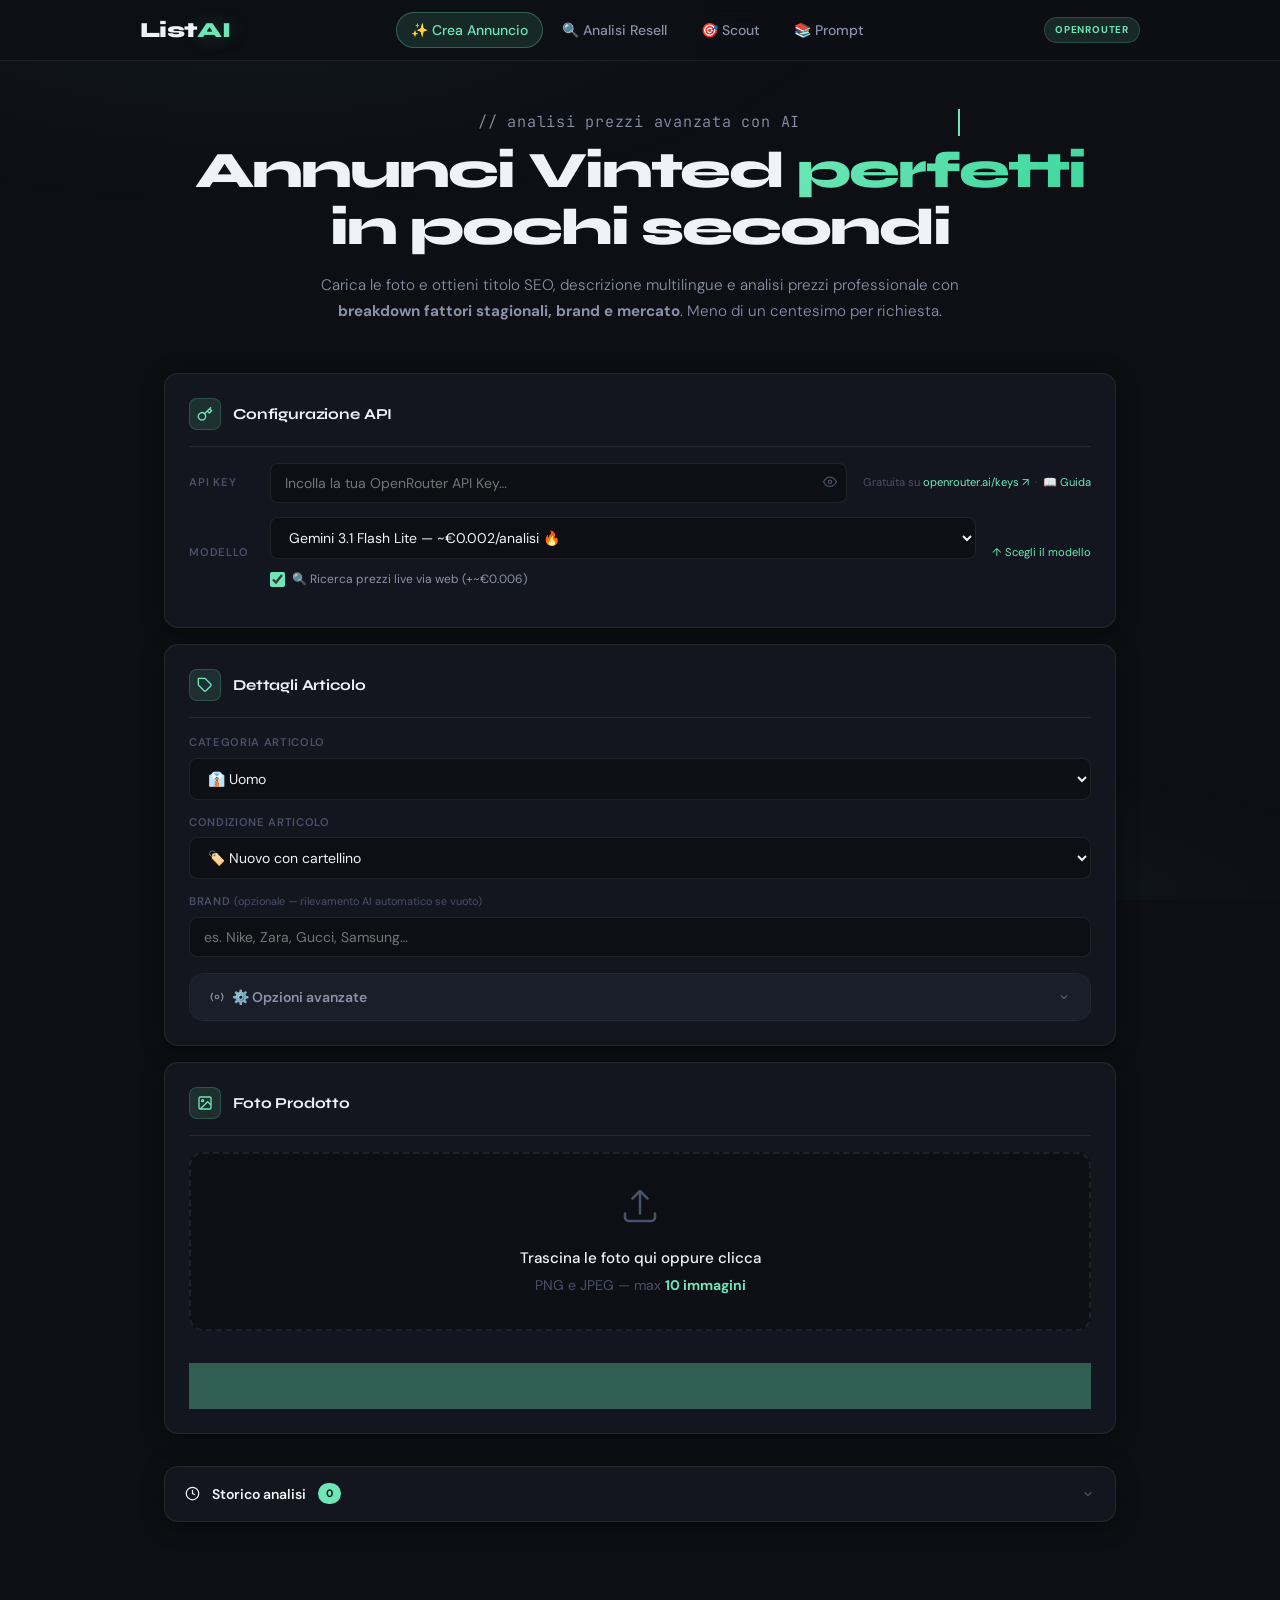
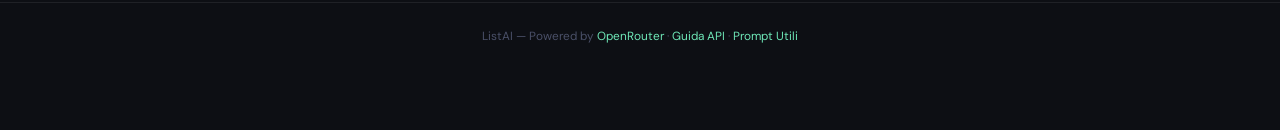
==== commit c4af20d9: "Fix utf8 encoding issue and apply cache busting v=4" ====
--- a/index.html
+++ b/index.html
@@ -1,4 +1,4 @@
-﻿<!DOCTYPE html>
+<!DOCTYPE html>
 <html lang="it">
 <head>
   <meta charset="UTF-8"/>
@@ -7,11 +7,11 @@
   <meta name="apple-mobile-web-app-title" content="ListAI">
   <link rel="icon" href="icon.jpg">
   <link rel="apple-touch-icon" href="icon.jpg">
-  <title>ListAI â€” Crea Annunci Vinted</title>
+  <title>ListAI — Crea Annunci Vinted</title>
   <link rel="preconnect" href="https://fonts.googleapis.com"/>
   <link rel="preconnect" href="https://fonts.gstatic.com" crossorigin/>
   <link href="https://fonts.googleapis.com/css2?family=Syne:wght@400;500;600;700;800&family=DM+Sans:opsz,wght@9..40,300;9..40,400;9..40,500&family=JetBrains+Mono:wght@400;500&display=swap" rel="stylesheet"/>
-  <link rel="stylesheet" href="style.css?v=3"/>
+  <link rel="stylesheet" href="style.css?v=4"/>
 </head>
 <body>
 
@@ -27,10 +27,10 @@
 <!-- Modal salvataggio chiave -->
 <div class="modal-o" id="saveModal">
   <div class="modal">
-    <h3>ðŸ’¾ Salvare la chiave API?</h3>
-    <p>Vuoi memorizzare la tua OpenRouter API Key per <strong>1 mese</strong>? VerrÃ  inserita automaticamente ad ogni visita. Resta solo nel tuo browser.</p>
+    <h3>💾 Salvare la chiave API?</h3>
+    <p>Vuoi memorizzare la tua OpenRouter API Key per <strong>1 mese</strong>? Verrà inserita automaticamente ad ogni visita. Resta solo nel tuo browser.</p>
     <div class="mbtns">
-      <button class="mbtn y" onclick="saveKey(true)">âœ… SÃ¬, salva</button>
+      <button class="mbtn y" onclick="saveKey(true)">✅ Sì, salva</button>
       <button class="mbtn n" onclick="saveKey(false)">No, grazie</button>
     </div>
   </div>
@@ -40,12 +40,12 @@
   <div class="hi">
     <a href="index.html" class="logo">List<span>AI</span></a>
     <nav class="nav">
-      <a href="index.html" class="active" id="nav-create">âœ¨ Crea Annuncio</a>
-      <a href="resell.html" id="nav-resell">ðŸ” Analisi Resell</a>
-      <a href="scout.html" id="nav-scout">ðŸŽ¯ Scout</a>
-      <a href="prompts.html" id="nav-prompts">ðŸ“š Prompt</a>
+      <a href="index.html" class="active" id="nav-create">✨ Crea Annuncio</a>
+      <a href="resell.html" id="nav-resell">🔍 Analisi Resell</a>
+      <a href="scout.html" id="nav-scout">🎯 Scout</a>
+      <a href="prompts.html" id="nav-prompts">📚 Prompt</a>
     </nav>
-    <button class="mobile-menu-btn" onclick="document.querySelector('.nav').classList.toggle('open')">â˜°</button>
+    <button class="mobile-menu-btn" onclick="document.querySelector('.nav').classList.toggle('open')">☰</button>
     <span class="badge">OpenRouter</span>
   </div>
 </header>
@@ -73,7 +73,7 @@
     <div class="api-row" style="margin-bottom:.85rem">
       <span class="albl">API Key</span>
       <div class="aiw">
-        <input class="ainp" type="password" id="apiKey" placeholder="Incolla la tua OpenRouter API Keyâ€¦" autocomplete="off"/>
+        <input class="ainp" type="password" id="apiKey" placeholder="Incolla la tua OpenRouter API Key…" autocomplete="off"/>
         <button class="eye" onclick="toggleKey()">
           <svg id="eyeIcon" width="14" height="14" fill="none" stroke="currentColor" stroke-width="2" viewBox="0 0 24 24">
             <path d="M1 12s4-8 11-8 11 8 11 8-4 8-11 8-11-8-11-8z"/><circle cx="12" cy="12" r="3"/>
@@ -81,9 +81,9 @@
         </button>
       </div>
       <span class="ahint">
-        Gratuita su <a href="https://openrouter.ai/keys" target="_blank">openrouter.ai/keys â†—</a>
-        &nbsp;Â·&nbsp;
-        <a href="guide.html">ðŸ“– Guida</a>
+        Gratuita su <a href="https://openrouter.ai/keys" target="_blank">openrouter.ai/keys ↗</a>
+        &nbsp;·&nbsp;
+        <a href="guide.html">📖 Guida</a>
       </span>
     </div>
 
@@ -91,30 +91,30 @@
       <span class="albl">Modello</span>
       <div style="flex:1;min-width:190px;display:flex;flex-direction:column;gap:.38rem">
         <select class="msel" id="modelSelect" onchange="onModelChange()">
-          <optgroup label="â­ Migliore qualitÃ /prezzo">
-            <option value="google/gemini-3.1-flash-lite" selected>Gemini 3.1 Flash Lite â€” ~â‚¬0.002/analisi ðŸ”¥</option>
+          <optgroup label="⭐ Migliore qualità/prezzo">
+            <option value="google/gemini-3.1-flash-lite" selected>Gemini 3.1 Flash Lite — ~€0.002/analisi 🔥</option>
           </optgroup>
-          <optgroup label="âœ¨ Gemini">
-            <option value="google/gemini-2.5-flash">Gemini 2.5 Flash â€” ~â‚¬0.002/analisi â­</option>
-            <option value="google/gemini-3-flash-preview">Gemini 3 Flash â€” ~â‚¬0.002/analisi</option>
-            <option value="google/gemini-3.1-pro-preview">Gemini 3.1 Pro â€” ~â‚¬0.009/analisi</option>
-            <option value="google/gemini-2.5-flash-lite">Gemini 2.5 Flash Lite â€” ~â‚¬0.0012/analisi</option>
-            <option value="google/gemini-2.5-pro">Gemini 2.5 Pro â€” ~â‚¬0.011/analisi</option>
+          <optgroup label="✨ Gemini">
+            <option value="google/gemini-2.5-flash">Gemini 2.5 Flash — ~€0.002/analisi ⭐</option>
+            <option value="google/gemini-3-flash-preview">Gemini 3 Flash — ~€0.002/analisi</option>
+            <option value="google/gemini-3.1-pro-preview">Gemini 3.1 Pro — ~€0.009/analisi</option>
+            <option value="google/gemini-2.5-flash-lite">Gemini 2.5 Flash Lite — ~€0.0012/analisi</option>
+            <option value="google/gemini-2.5-pro">Gemini 2.5 Pro — ~€0.011/analisi</option>
           </optgroup>
-          <optgroup label="ðŸŒ Altri">
-            <option value="openai/gpt-4o-mini">GPT-4o Mini â€” ~â‚¬0.003/analisi</option>
+          <optgroup label="🌐 Altri">
+            <option value="openai/gpt-4o-mini">GPT-4o Mini — ~€0.003/analisi</option>
           </optgroup>
-          <optgroup label="ðŸ”§ Personalizzato">
-            <option value="custom">âœï¸ Inserisci il tuo modelloâ€¦</option>
+          <optgroup label="🔧 Personalizzato">
+            <option value="custom">✏️ Inserisci il tuo modello…</option>
           </optgroup>
         </select>
-        <input class="ainp-plain" type="text" id="customModel" placeholder="es. google/gemini-2.5-flashâ€¦" style="display:none" autocomplete="off"/>
+        <input class="ainp-plain" type="text" id="customModel" placeholder="es. google/gemini-2.5-flash…" style="display:none" autocomplete="off"/>
         <label style="display:flex;align-items:center;gap:.45rem;cursor:pointer;margin-top:.35rem">
           <input type="checkbox" id="priceResearch" checked style="accent-color:var(--color-accent);width:15px;height:15px"/>
-          <span style="font-size:.75rem;color:var(--color-text-secondary)">ðŸ” Ricerca prezzi live via web (+~â‚¬0.006)</span>
+          <span style="font-size:.75rem;color:var(--color-text-secondary)">🔍 Ricerca prezzi live via web (+~€0.006)</span>
         </label>
       </div>
-      <span class="ahint" style="color:var(--color-accent)">â†‘ Scegli il modello</span>
+      <span class="ahint" style="color:var(--color-accent)">↑ Scegli il modello</span>
     </div>
 
   </div>
@@ -132,23 +132,23 @@
     <div class="ig" style="margin-bottom:.85rem">
       <label>Categoria articolo</label>
       <select id="categoria" onchange="onCategoriaChange()">
-        <option value="uomo">ðŸ‘” Uomo</option>
-        <option value="donna">ðŸ‘— Donna</option>
-        <option value="unisex">ðŸ§¥ Unisex</option>
-        <option value="griffati">ðŸ’Ž Articoli Griffati</option>
-        <option value="bambini">ðŸ§¸ Bambini</option>
-        <option value="sport">âš½ Sport</option>
-        <option value="casa">ðŸ  Casa</option>
-        <option value="elettronica">ðŸ“± Elettronica</option>
-        <option value="intrattenimento">ðŸŽ¬ Intrattenimento</option>
-        <option value="hobby">ðŸŽ¨ Hobby e Collezionismo</option>
+        <option value="uomo">👔 Uomo</option>
+        <option value="donna">👗 Donna</option>
+        <option value="unisex">🧥 Unisex</option>
+        <option value="griffati">💎 Articoli Griffati</option>
+        <option value="bambini">🧸 Bambini</option>
+        <option value="sport">⚽ Sport</option>
+        <option value="casa">🏠 Casa</option>
+        <option value="elettronica">📱 Elettronica</option>
+        <option value="intrattenimento">🎬 Intrattenimento</option>
+        <option value="hobby">🎨 Hobby e Collezionismo</option>
       </select>
       <div class="bambini-sub" id="bambiniSub">
         <div class="ig" style="margin-top:.45rem">
           <label>Tipo articolo bambini</label>
           <select id="bambiniTipo" onchange="onBambiniTipoChange()">
-            <option value="vestiti">ðŸ‘• Vestiti / Abbigliamento</option>
-            <option value="oggetti">ðŸ§¸ Giochi / Oggetti</option>
+            <option value="vestiti">👕 Vestiti / Abbigliamento</option>
+            <option value="oggetti">🧸 Giochi / Oggetti</option>
           </select>
         </div>
       </div>
@@ -157,24 +157,24 @@
     <div class="ig" style="margin-bottom:.85rem">
       <label>Condizione articolo</label>
       <select id="condizione">
-        <option value="NWT">ðŸ·ï¸ Nuovo con cartellino</option>
-        <option value="NWOT">âœ¨ Nuovo senza cartellino</option>
-        <option value="EUC">â­ Usato â€” ottime condizioni</option>
-        <option value="GUC">ðŸ‘ Usato â€” buone condizioni</option>
-        <option value="POOR">âš ï¸ Usato â€” condizioni pessime</option>
+        <option value="NWT">🏷️ Nuovo con cartellino</option>
+        <option value="NWOT">✨ Nuovo senza cartellino</option>
+        <option value="EUC">⭐ Usato — ottime condizioni</option>
+        <option value="GUC">👍 Usato — buone condizioni</option>
+        <option value="POOR">⚠️ Usato — condizioni pessime</option>
       </select>
     </div>
 
     <div class="ig" style="margin-bottom:.85rem">
-      <label>Brand <span style="font-weight:400;font-size:.68rem;text-transform:none;letter-spacing:0;color:var(--color-text-muted)">(opzionale â€” rilevamento AI automatico se vuoto)</span></label>
-      <input class="ainp" type="text" id="brandField" placeholder="es. Nike, Zara, Gucci, Samsungâ€¦" autocomplete="off"/>
+      <label>Brand <span style="font-weight:400;font-size:.68rem;text-transform:none;letter-spacing:0;color:var(--color-text-muted)">(opzionale — rilevamento AI automatico se vuoto)</span></label>
+      <input class="ainp" type="text" id="brandField" placeholder="es. Nike, Zara, Gucci, Samsung…" autocomplete="off"/>
     </div>
 
     <!-- Accordion opzioni avanzate -->
     <details id="advanced-opts" class="advanced-accordion">
       <summary class="advanced-summary">
         <svg width="14" height="14" fill="none" stroke="currentColor" stroke-width="2" viewBox="0 0 24 24"><circle cx="12" cy="12" r="3"/><path d="M19.07 4.93a10 10 0 0 1 0 14.14M4.93 4.93a10 10 0 0 0 0 14.14"/></svg>
-        âš™ï¸ Opzioni avanzate
+        ⚙️ Opzioni avanzate
         <svg class="acc-arrow" width="12" height="12" fill="none" stroke="currentColor" stroke-width="2" viewBox="0 0 24 24"><polyline points="6 9 12 15 18 9"/></svg>
       </summary>
 
@@ -183,10 +183,10 @@
         <div class="ig" id="blockTaglia" style="margin-bottom:.85rem">
           <label>Taglia <span style="font-weight:400;font-size:.68rem;text-transform:none;letter-spacing:0">(AI la ricava dalle foto)</span></label>
           <select id="tagliaTipo" onchange="onT()">
-            <option value="photo">ðŸ“¸ Visibile nelle foto</option>
-            <option value="unica">ðŸ“ Taglia Unica</option>
-            <option value="na">âŒ Non applicabile</option>
-            <option value="manual">âœï¸ Inserisci manualmente</option>
+            <option value="photo">📸 Visibile nelle foto</option>
+            <option value="unica">📐 Taglia Unica</option>
+            <option value="na">❌ Non applicabile</option>
+            <option value="manual">✏️ Inserisci manualmente</option>
           </select>
           <div class="tsub" id="tsub">
             <div class="trow">
@@ -198,27 +198,27 @@
                 <option>Vestito/Gonna</option><option>Scarpe donna</option>
                 <option>Scarpe uomo</option><option>Bambino/a</option>
               </select>
-              <input type="text" id="tagliaVal" placeholder="es. M, 42â€¦" style="flex:.7;min-width:55px"/>
+              <input type="text" id="tagliaVal" placeholder="es. M, 42…" style="flex:.7;min-width:55px"/>
             </div>
-            <a href="#" class="szbt-link" onclick="document.getElementById('sizeModal').classList.add('open');return false;">ðŸ“ Tabella taglie IT</a>
+            <a href="#" class="szbt-link" onclick="document.getElementById('sizeModal').classList.add('open');return false;">📏 Tabella taglie IT</a>
           </div>
         </div>
 
         <!-- Sottocategoria (non-clothing) -->
         <div class="ig" id="blockSottocat" style="display:none;margin-bottom:.85rem">
           <label>Sottocategoria oggetto</label>
-          <input type="text" id="sottocatVal" placeholder="es. iPhone, Lampada, Libroâ€¦ (opzionale)"/>
+          <input type="text" id="sottocatVal" placeholder="es. iPhone, Lampada, Libro… (opzionale)"/>
           <span class="hint">Il modello lo identifica dalle foto</span>
         </div>
 
         <div class="egrid" style="margin-bottom:.85rem">
           <div class="ig">
             <label>Colore</label>
-            <input type="text" id="colorField" placeholder="es. nero, rosso bordeauxâ€¦"/>
+            <input type="text" id="colorField" placeholder="es. nero, rosso bordeaux…"/>
           </div>
           <div class="ig">
             <label>Materiale</label>
-            <input type="text" id="materialField" placeholder="es. 100% cotone, pelleâ€¦"/>
+            <input type="text" id="materialField" placeholder="es. 100% cotone, pelle…"/>
           </div>
           <div class="ig">
             <label>Anno acquisto</label>
@@ -252,39 +252,39 @@
           </label>
           <label class="checkbox-item">
             <input type="checkbox" id="fastShipping" checked/>
-            <span>âš¡ Inserisci garanzia spedizione in 24h</span>
+            <span>⚡ Inserisci garanzia spedizione in 24h</span>
           </label>
         </div>
 
         <!-- Info aggiuntive -->
         <div class="ig">
-          <label>â„¹ï¸ Informazioni aggiuntive</label>
-          <textarea id="extraInfo" placeholder="Es: acquistato a Londra, piccolo difetto sul bottone, limited editionâ€¦"></textarea>
-          <span class="hint">Il modello verificherÃ  e integrerÃ  queste info nell'annuncio</span>
+          <label>ℹ️ Informazioni aggiuntive</label>
+          <textarea id="extraInfo" placeholder="Es: acquistato a Londra, piccolo difetto sul bottone, limited edition…"></textarea>
+          <span class="hint">Il modello verificherà e integrerà queste info nell'annuncio</span>
         </div>
 
         <!-- Lingue (moved from API config) -->
         <div class="ig" style="margin-top:var(--space-4)">
-          <label>ðŸŒ Lingue annuncio</label>
+          <label>🌍 Lingue annuncio</label>
           <div style="display:flex;flex-direction:column;gap:.48rem">
             <div class="lang-tags-row" id="langTags"></div>
             <div style="display:flex;gap:.5rem;align-items:center">
               <select class="msel" id="langAdd" onchange="addLangFromSelect()" style="flex:1">
-                <option value="">+ Aggiungi linguaâ€¦</option>
-                <option value="it">ðŸ‡®ðŸ‡¹ Italiano</option>
-                <option value="en">ðŸ‡¬ðŸ‡§ English</option>
-                <option value="fr">ðŸ‡«ðŸ‡· FranÃ§ais</option>
-                <option value="de">ðŸ‡©ðŸ‡ª Deutsch</option>
-                <option value="es">ðŸ‡ªðŸ‡¸ EspaÃ±ol</option>
-                <option value="pt">ðŸ‡µðŸ‡¹ PortuguÃªs</option>
-                <option value="nl">ðŸ‡³ðŸ‡± Nederlands</option>
-                <option value="pl">ðŸ‡µðŸ‡± Polski</option>
-                <option value="sv">ðŸ‡¸ðŸ‡ª Svenska</option>
-                <option value="ro">ðŸ‡·ðŸ‡´ RomÃ¢nÄƒ</option>
+                <option value="">+ Aggiungi lingua…</option>
+                <option value="it">🇮🇹 Italiano</option>
+                <option value="en">🇬🇧 English</option>
+                <option value="fr">🇫🇷 Français</option>
+                <option value="de">🇩🇪 Deutsch</option>
+                <option value="es">🇪🇸 Español</option>
+                <option value="pt">🇵🇹 Português</option>
+                <option value="nl">🇳🇱 Nederlands</option>
+                <option value="pl">🇵🇱 Polski</option>
+                <option value="sv">🇸🇪 Svenska</option>
+                <option value="ro">🇷🇴 Română</option>
               </select>
             </div>
           </div>
-          <span class="hint">Default IT + EN Â· salvate nel browser</span>
+          <span class="hint">Default IT + EN · salvate nel browser</span>
         </div>
       </div>
     </details>
@@ -294,8 +294,8 @@
   <div class="modal-o" id="sizeModal">
     <div class="modal">
       <div style="display:flex;align-items:center;justify-content:space-between;margin-bottom:var(--space-4)">
-        <h3>ðŸ“ Tabella Taglie IT</h3>
-        <button class="mbtn n" onclick="document.getElementById('sizeModal').classList.remove('open')" style="padding:4px 12px;min-width:auto">âœ•</button>
+        <h3>📏 Tabella Taglie IT</h3>
+        <button class="mbtn n" onclick="document.getElementById('sizeModal').classList.remove('open')" style="padding:4px 12px;min-width:auto">✕</button>
       </div>
       <div class="sztabs">
         <button class="sztab active" onclick="showSz('donna',this)">Donna</button>
@@ -322,7 +322,7 @@
         <tr><td>XXL</td><td>54</td><td>54</td><td>44</td><td>44</td></tr>
       </table></div>
       <div class="szp" id="szp-scarpe"><table>
-        <tr><th>IT/EU</th><th>UK</th><th>USâ™€</th><th>USâ™‚</th></tr>
+        <tr><th>IT/EU</th><th>UK</th><th>US♀</th><th>US♂</th></tr>
         <tr><td>35</td><td>2.5</td><td>5</td><td>3.5</td></tr>
         <tr><td>36</td><td>3.5</td><td>6</td><td>4.5</td></tr>
         <tr><td>37</td><td>4</td><td>6.5</td><td>5</td></tr>
@@ -353,7 +353,7 @@
         <path stroke-linecap="round" stroke-linejoin="round" d="M3 16.5v2.25A2.25 2.25 0 005.25 21h13.5A2.25 2.25 0 0021 18.75V16.5m-13.5-9L12 3m0 0l4.5 4.5M12 3v13.5"/>
       </svg>
       <p class="drop-t">Trascina le foto qui oppure clicca</p>
-      <p class="drop-s">PNG e JPEG â€” max <strong>10 immagini</strong></p>
+      <p class="drop-s">PNG e JPEG — max <strong>10 immagini</strong></p>
     </div>
     <div class="pgrid" id="pg"></div>
     <p class="pcnt" id="pc"></p>
@@ -376,26 +376,26 @@
       <div style="margin-left:auto" id="seasonBadgeWrap"></div>
     </div>
 
-    <!-- 1. âœ… TITOLO SEO (primo, copia immediata) -->
+    <!-- 1. ✅ TITOLO SEO (primo, copia immediata) -->
     <div class="card">
       <div class="clbl">
         <svg width="11" height="11" fill="none" stroke="currentColor" stroke-width="2" viewBox="0 0 24 24"><path d="M7 7h10M7 12h7"/></svg>
         Titolo SEO
         <button class="cpbtn" onclick="cp('seoTitle',this)">copia</button>
       </div>
-      <div class="tval" id="seoTitle">â€”</div>
+      <div class="tval" id="seoTitle">—</div>
       <div class="tlen" id="titleLen"></div>
     </div>
 
-    <!-- 2. ðŸ’° PREZZO CONSIGLIATO -->
+    <!-- 2. 💰 PREZZO CONSIGLIATO -->
     <div class="price-slider-wrap" id="priceSliderWrap" style="display:none">
       <div style="display:flex;align-items:center;justify-content:space-between;margin-bottom:var(--space-6);flex-wrap:wrap;gap:.4rem">
-        <div class="price-slider-title">ðŸ’° Prezzo Consigliato</div>
+        <div class="price-slider-title">💰 Prezzo Consigliato</div>
         <div style="display:flex;gap:.5rem;align-items:center;flex-wrap:wrap">
           <div class="price-source-badge" id="priceSourceBadge" style="display:none"></div>
           <div class="confidence-badge" id="confidenceBadge" style="display:none">
             <svg width="11" height="11" fill="currentColor" viewBox="0 0 24 24"><path d="M12 2l3.09 6.26L22 9.27l-5 4.87 1.18 6.88L12 17.77l-6.18 3.25L7 14.14 2 9.27l6.91-1.01L12 2z"/></svg>
-            <span id="confidenceText">â€”</span>
+            <span id="confidenceText">—</span>
           </div>
         </div>
       </div>
@@ -408,18 +408,18 @@
 
       <div class="price-tier-row">
         <div class="price-tier tier-fast">
-          <div class="price-tier-label">âš¡ Rapido</div>
-          <div class="price-tier-value" id="ptFast">â€”</div>
+          <div class="price-tier-label">⚡ Rapido</div>
+          <div class="price-tier-value" id="ptFast">—</div>
           <div class="price-tier-sub">Vendi in 24-48h</div>
         </div>
         <div class="price-tier tier-ideal">
-          <div class="price-tier-label">ðŸŽ¯ Ideale</div>
-          <div class="price-tier-value" id="ptIdeal">â€”</div>
+          <div class="price-tier-label">🎯 Ideale</div>
+          <div class="price-tier-value" id="ptIdeal">—</div>
           <div class="price-tier-sub">Valore ottimale</div>
         </div>
         <div class="price-tier tier-max">
-          <div class="price-tier-label">ðŸ’Ž Massimo</div>
-          <div class="price-tier-value" id="ptMax">â€”</div>
+          <div class="price-tier-label">💎 Massimo</div>
+          <div class="price-tier-value" id="ptMax">—</div>
           <div class="price-tier-sub">Con margine trattativa</div>
         </div>
       </div>
@@ -429,16 +429,16 @@
 
       <div class="velocity-row" id="velocityRow" style="display:none">
         <div class="velocity-item">
-          <div class="velocity-label" style="color:var(--color-warning)">âš¡ Rapido</div>
-          <div class="velocity-time" id="velFastTime">â€”</div>
+          <div class="velocity-label" style="color:var(--color-warning)">⚡ Rapido</div>
+          <div class="velocity-time" id="velFastTime">—</div>
         </div>
         <div class="velocity-item">
-          <div class="velocity-label" style="color:var(--color-accent)">ðŸŽ¯ Ideale</div>
-          <div class="velocity-time" id="velIdealTime">â€”</div>
+          <div class="velocity-label" style="color:var(--color-accent)">🎯 Ideale</div>
+          <div class="velocity-time" id="velIdealTime">—</div>
         </div>
         <div class="velocity-item">
-          <div class="velocity-label" style="color:#a78bfa">ðŸ’Ž Massimo</div>
-          <div class="velocity-time" id="velMaxTime">â€”</div>
+          <div class="velocity-label" style="color:#a78bfa">💎 Massimo</div>
+          <div class="velocity-time" id="velMaxTime">—</div>
         </div>
       </div>
 
@@ -446,49 +446,49 @@
       <div id="packageBanner" style="display:none; margin-top:var(--space-2)" class="timing-banner"></div>
     </div>
 
-    <!-- 3. ðŸ“ DESCRIZIONE COMPLETA (tutte le lingue + hashtag) -->
+    <!-- 3. 📝 DESCRIZIONE COMPLETA (tutte le lingue + hashtag) -->
     <div class="dgrid">
       <div class="dc">
-        <div class="clbl">ðŸ“ Annuncio completo (descrizione + hashtag)
-          <button class="cpbtn qcb-primary" onclick="cp('descFull',this)">ðŸ“‹ Copia tutto</button>
-        </div>
-        <div class="dtxt" id="descFull">â€”</div>
+        <div class="clbl">📝 Annuncio completo (descrizione + hashtag)
+          <button class="cpbtn qcb-primary" onclick="cp('descFull',this)">📋 Copia tutto</button>
+        </div>
+        <div class="dtxt" id="descFull">—</div>
         <div class="dlen" id="descFullLen"></div>
       </div>
     </div>
 
-    <!-- 5. ðŸŒ DESCRIZIONI ALTRE LINGUE (collapsabile) -->
+    <!-- 5. 🌍 DESCRIZIONI ALTRE LINGUE (collapsabile) -->
     <details class="collapsible-section">
       <summary class="collapsible-summary">
         <svg width="12" height="12" fill="none" stroke="currentColor" stroke-width="2" viewBox="0 0 24 24"><polyline points="6 9 12 15 18 9"/></svg>
-        ðŸŒ Descrizioni in altre lingue
+        🌍 Descrizioni in altre lingue
       </summary>
       <div class="collapsible-body">
         <div style="display:flex;flex-direction:column;gap:.95rem" id="descLangCards"></div>
       </div>
     </details>
 
-    <!-- 6. ðŸ“Š SCHEDA PRODOTTO (collapsabile) -->
+    <!-- 6. 📊 SCHEDA PRODOTTO (collapsabile) -->
     <details class="collapsible-section">
       <summary class="collapsible-summary">
         <svg width="12" height="12" fill="none" stroke="currentColor" stroke-width="2" viewBox="0 0 24 24"><polyline points="6 9 12 15 18 9"/></svg>
-        ðŸ“Š Scheda Prodotto
+        📊 Scheda Prodotto
       </summary>
       <div class="collapsible-body">
         <table class="dt" id="detailTable"></table>
       </div>
     </details>
 
-    <!-- 7. ðŸ” ANALISI AVANZATA (collapsabile) -->
+    <!-- 7. 🔍 ANALISI AVANZATA (collapsabile) -->
     <details class="collapsible-section">
       <summary class="collapsible-summary">
         <svg width="12" height="12" fill="none" stroke="currentColor" stroke-width="2" viewBox="0 0 24 24"><polyline points="6 9 12 15 18 9"/></svg>
-        ðŸ” Analisi Avanzata
+        🔍 Analisi Avanzata
       </summary>
       <div class="collapsible-body">
         <!-- Breakdown fattori -->
         <div class="breakdown-wrap" id="breakdownWrap" style="display:none">
-          <div class="breakdown-title">ðŸ“Š Breakdown Fattori Prezzo</div>
+          <div class="breakdown-title">📊 Breakdown Fattori Prezzo</div>
           <div id="factorsList"></div>
         </div>
 
@@ -503,8 +503,8 @@
 
         <!-- Analisi mercato -->
         <div class="pnote">
-          <div class="pnlbl">ðŸ“Š Analisi di mercato</div>
-          <div id="priceNote">â€”</div>
+          <div class="pnlbl">📊 Analisi di mercato</div>
+          <div id="priceNote">—</div>
         </div>
 
         <!-- Warnings -->
@@ -517,19 +517,19 @@
     <!-- Prezzi legacy (fallback se advanced non disponibili) -->
     <div class="pgrd3" id="legacyPrices" style="display:none">
       <div class="pc">
-        <div class="pclbl">ðŸª Prezzo in negozio (nuovo)</div>
-        <div class="prow"><span class="pl">Minimo mercato</span><span class="pv" id="pNMin">â€”</span></div>
-        <div class="prow"><span class="pl">Massimo mercato</span><span class="pv" id="pNMax">â€”</span></div>
+        <div class="pclbl">🏪 Prezzo in negozio (nuovo)</div>
+        <div class="prow"><span class="pl">Minimo mercato</span><span class="pv" id="pNMin">—</span></div>
+        <div class="prow"><span class="pl">Massimo mercato</span><span class="pv" id="pNMax">—</span></div>
       </div>
       <div class="pc">
-        <div class="pclbl">ðŸ›ï¸ Valore equo su Vinted</div>
-        <div class="prow hi"><span class="pl">Minimo consigliato</span><span class="pv" id="pVMin">â€”</span></div>
-        <div class="prow hi"><span class="pl">Massimo consigliato</span><span class="pv" id="pVMax">â€”</span></div>
+        <div class="pclbl">🛍️ Valore equo su Vinted</div>
+        <div class="prow hi"><span class="pl">Minimo consigliato</span><span class="pv" id="pVMin">—</span></div>
+        <div class="prow hi"><span class="pl">Massimo consigliato</span><span class="pv" id="pVMax">—</span></div>
       </div>
       <div class="pc nego-card">
-        <div class="pclbl">ðŸ’¬ Da pubblicare (~+15%)</div>
-        <div class="prow nego"><span class="pl">Minimo da pubblicare</span><span class="pv" id="pCMin">â€”</span></div>
-        <div class="prow nego"><span class="pl">Massimo da pubblicare</span><span class="pv" id="pCMax">â€”</span></div>
+        <div class="pclbl">💬 Da pubblicare (~+15%)</div>
+        <div class="prow nego"><span class="pl">Minimo da pubblicare</span><span class="pv" id="pCMin">—</span></div>
+        <div class="prow nego"><span class="pl">Massimo da pubblicare</span><span class="pv" id="pCMax">—</span></div>
         <div class="nego-hint">Pubblica a questi prezzi: dopo trattativa arrivi al valore equo</div>
       </div>
     </div>
@@ -546,7 +546,7 @@
         <span class="hist-badge" id="histBadge">0</span>
       </div>
       <div style="display:flex;align-items:center;gap:.7rem">
-        <button class="hist-clear-btn" id="histClearBtn" onclick="event.stopPropagation();clearHistory()" style="display:none">ðŸ—‘ Cancella tutto</button>
+        <button class="hist-clear-btn" id="histClearBtn" onclick="event.stopPropagation();clearHistory()" style="display:none">🗑 Cancella tutto</button>
         <svg class="hist-arrow" id="histArrow" width="14" height="14" fill="none" stroke="currentColor" stroke-width="2" viewBox="0 0 24 24"><polyline points="6 9 12 15 18 9"/></svg>
       </div>
     </div>
@@ -557,7 +557,7 @@
 </main>
 
 <footer>
-  ListAI â€” Powered by <a href="https://openrouter.ai" target="_blank">OpenRouter</a>
+  ListAI — Powered by <a href="https://openrouter.ai" target="_blank">OpenRouter</a>
   &middot; <a href="guide.html">Guida API</a>
   &middot; <a href="prompts.html">Prompt Utili</a>
 </footer>
@@ -572,4 +572,3 @@
 </script>
 </body>
 </html>
-
